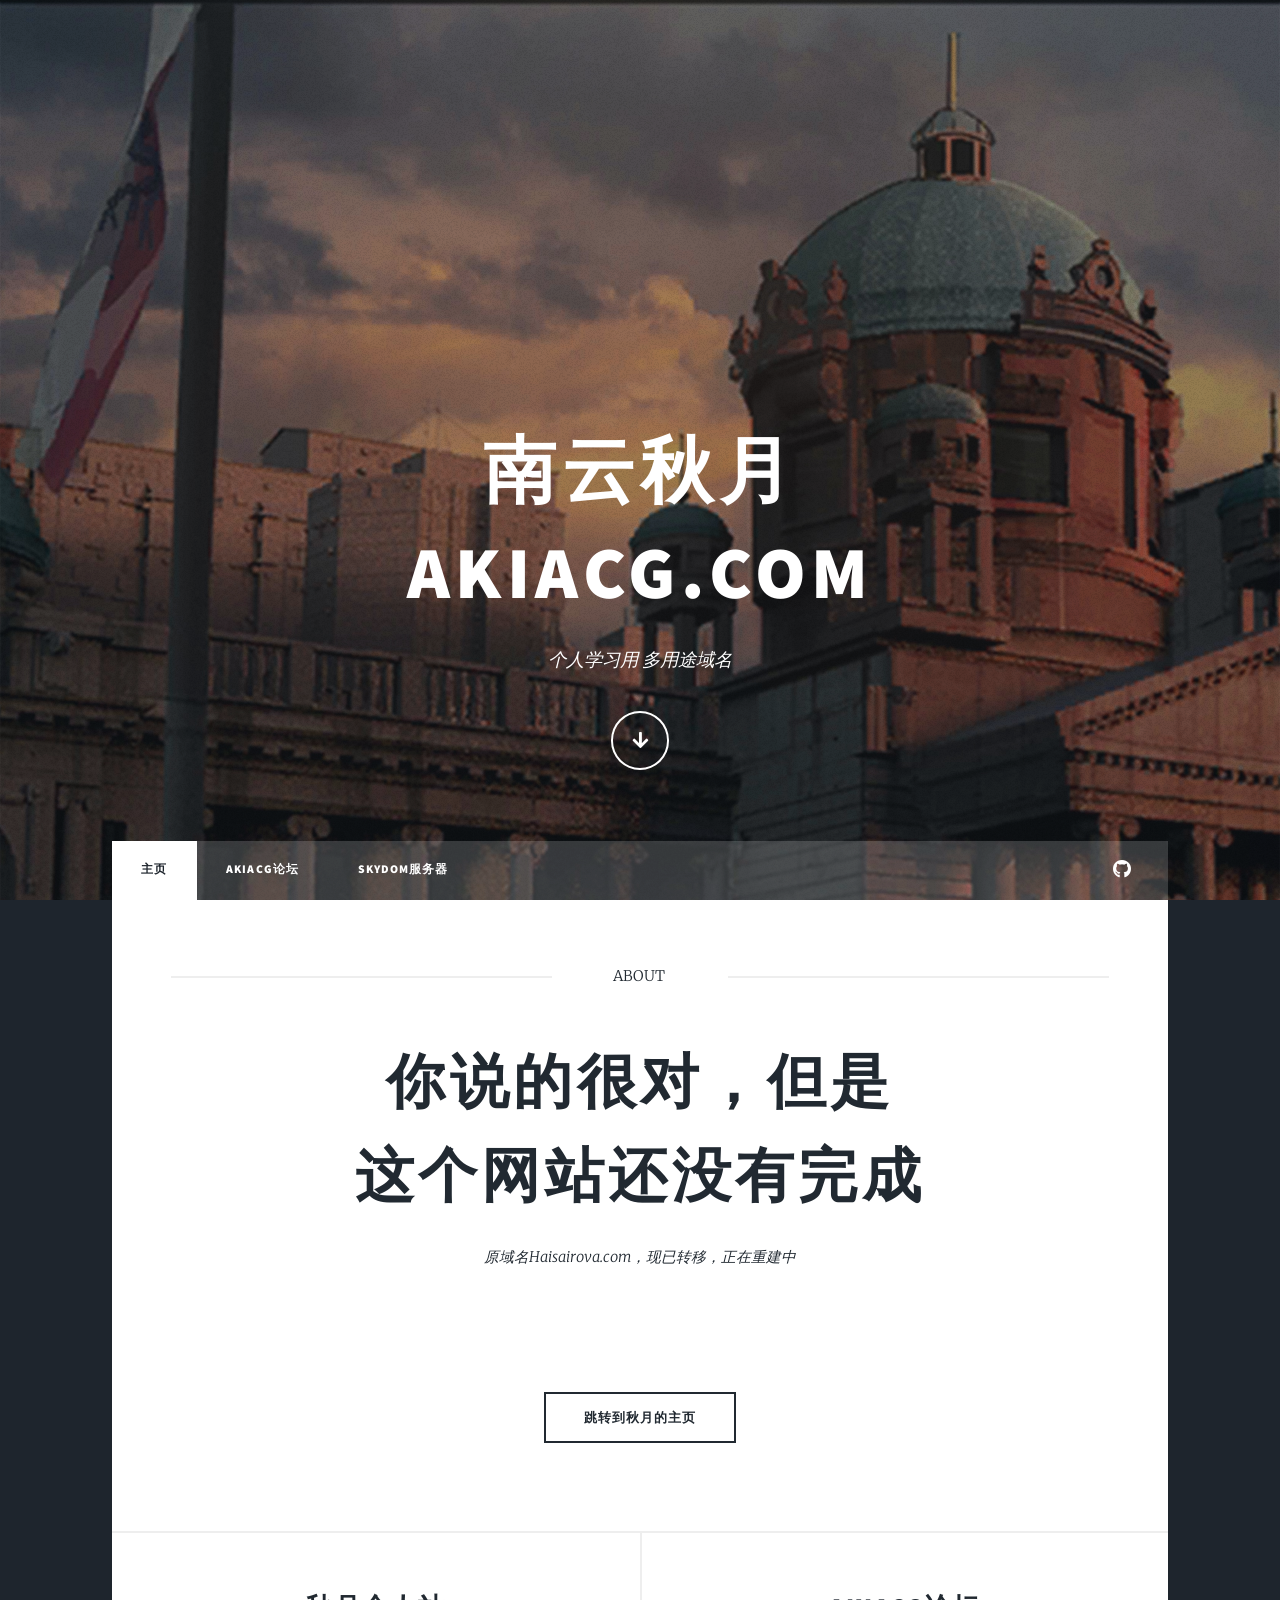
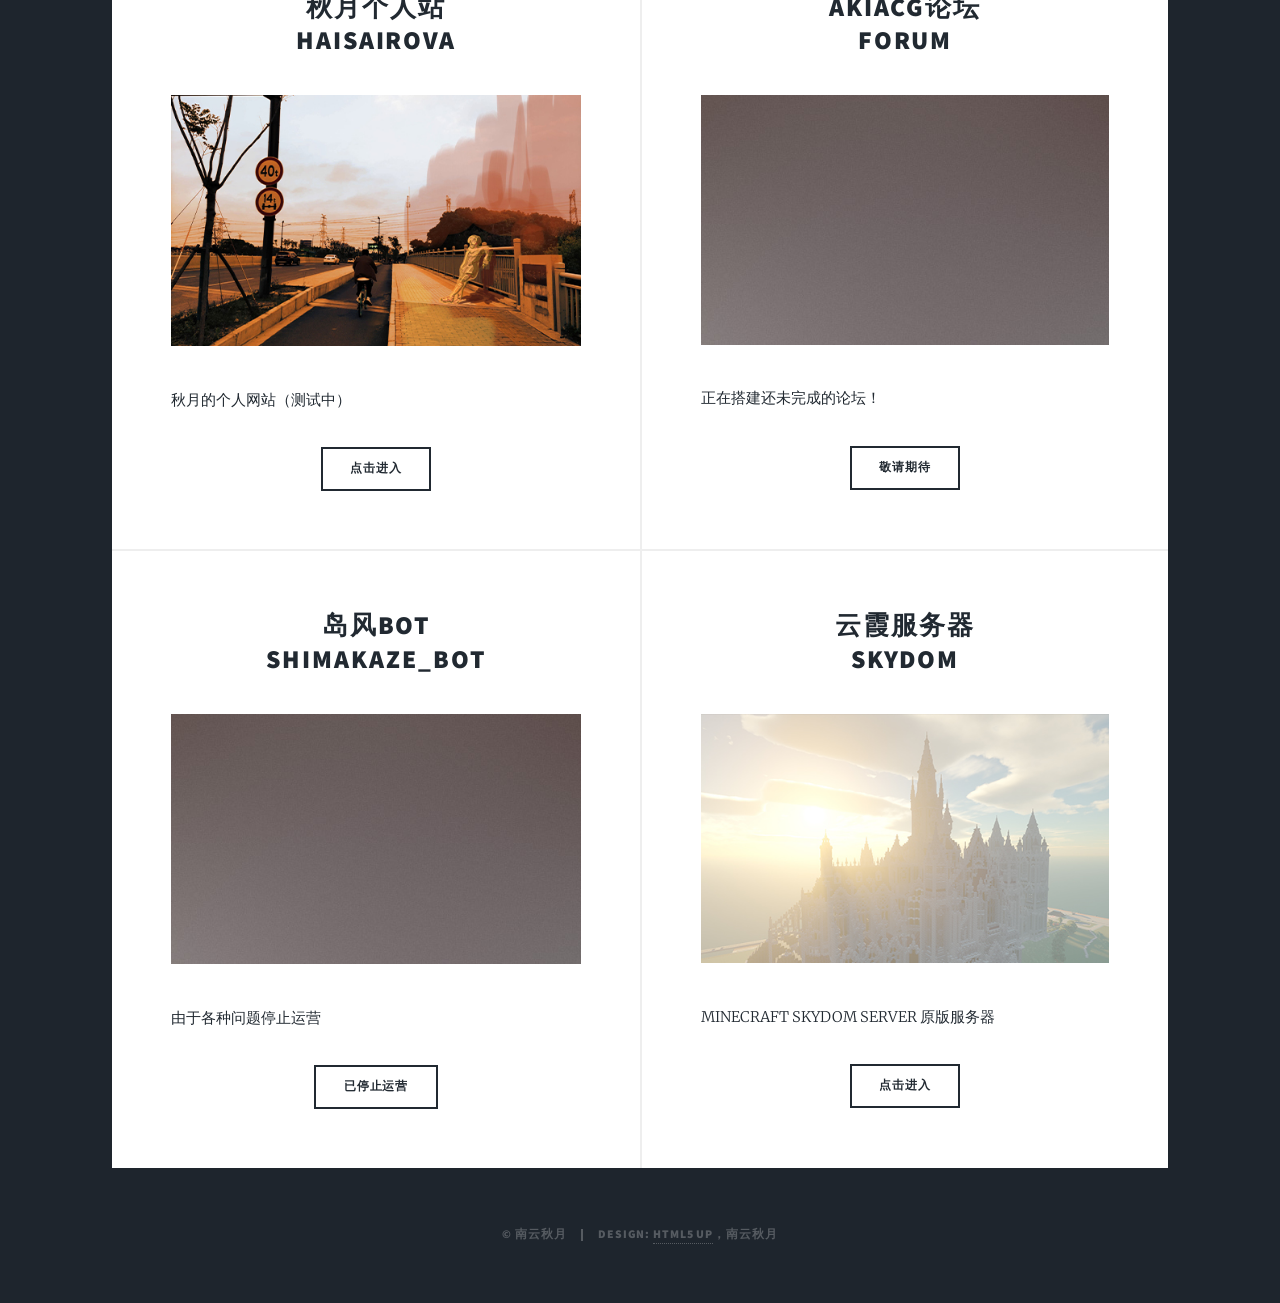
==== index.html @ 7fa14cca "2.0" ====
<!DOCTYPE HTML>
<!--
	Massively by HTML5 UP
	html5up.net | @ajlkn
	Free for personal and commercial use under the CCA 3.0 license (html5up.net/license)
-->
<html>
	<head>
		<title>AkiACG主页</title>
		<meta charset="utf-8" />
		<meta name="viewport" content="width=device-width, initial-scale=1, user-scalable=no" />
		<link rel="stylesheet" href="assets/css/main.css" />
		<noscript><link rel="stylesheet" href="assets/css/noscript.css" /></noscript>
	</head>
	<body class="is-preload">

		<!-- Wrapper -->
			<div id="wrapper" class="fade-in">

				<!-- Intro -->
					<div id="intro">
						<h1>南云秋月</h1>
						<h1>AKIACG.com</h1>
<p>个人学习用 多用途域名</p>
						<ul class="actions">
						  <li><a href="#header" class="button icon solid solo fa-arrow-down scrolly">Continue</a></li>
						</ul>
					</div>

				<!-- Header -->
					<header id="header">
						<a href="index.html" class="logo">AkiACG</a>
					</header>

				<!-- Nav -->
					<nav id="nav">
						<ul class="links">
							<li class="active"><a href="index.html">主页</a></li>
							<li><a href="https://forum.AkiACG.com">AkiACG论坛</a></li>
							<li><a href="https://www.Skydom.org">Skydom服务器</a></li>
						</ul>
						<ul class="icons">
							<li><a href="https://github.com/Haisairova-Official" class="icon brands fa-github"><span class="label">GitHub</span></a></li>
						</ul>
					</nav>

				<!-- Main -->
					<div id="main">

						<!-- Featured Post -->
							<article class="post featured">
								<header class="major">
									<span class="date">ABOUT&nbsp;</span>
									<h2><a href="#">你说的很对，但是</a></h2>
									<h2><a href="#">这个网站还没有完成</a></h2>
<p>原域名Haisairova.com，现已转移，正在重建中</p>
								</header>
								<a href="https://Haisairova.AkiACG.com" class="image main"><img src="images/s&y.bmp" alt="" /></a>
								<ul class="actions special">
									<li><a href="https://Haisairova.AkiACG.com" class="button large">跳转到秋月的主页</a></li>
								</ul>
							</article>

						<!-- Posts -->
							<section class="posts">
								<article>
									<header>
										<h2><a href="https://Haisairova.AkiACG.com">秋月个人站<br />
										Haisairova</a></h2>
									</header>
									<a href="#" class="image fit"><img src="images/pic02.jpg" alt="" /></a>
									<p>秋月的个人网站（测试中）</p>
									<ul class="actions special">
										<li><a href="https://Haisairova.AkiACG.com" class="button">点击进入</a></li>
									</ul>
								</article>
								
								<article>
									<header>
										<h2><a href="https://forum.akiacg.com">AkiACG论坛<br />
										Forum</a></h2>
									</header>
									<a href="#" class="image fit"><img src="images/pic03.jpg" alt="" /></a>
									<p>正在搭建还未完成的论坛！</p>
									<ul class="actions special">
										<li><a href="https://forum.akiacg.com" class="button">敬请期待</a></li>
									</ul>
								</article>
								
								<article>
									<header>
										<h2><a href="#">岛风bot<br />
										Shimakaze_BOT</a></h2>
									</header>
									<a href="#" class="image fit"><img src="images/pic03.jpg" alt="" /></a>
									<p>由于各种问题停止运营</p>
									<ul class="actions special">
										<li><a href="#" class="button">已停止运营</a></li>
									</ul>
								</article>
								
								<article>
									<header>
										<h2><a href="https://www.Skydom.org">云霞服务器<br />
										Skydom</a></h2>
									</header>
									<a href="#" class="image fit"><img src="images/pic04.jpg" alt="" /></a>
									<p>MINECRAFT SKYDOM SERVER 原版服务器</p>
									<ul class="actions special">
										<li><a href="https://www.Skydom.org" class="button">点击进入</a></li>
									</ul>
								</article>
								
							</section>

						<!-- Footer -->
							

					</div>

				<!-- Footer -->
					
				<footer>	</footer>

				<!-- Copyright -->
					<div id="copyright">
						<ul><li>&copy; 南云秋月</li><li>Design: <a href="https://html5up.net">HTML5 UP</a>，南云秋月</li></ul>
					</div>

			</div>

		<!-- Scripts -->
			<script src="assets/js/jquery.min.js"></script>
			<script src="assets/js/jquery.scrollex.min.js"></script>
			<script src="assets/js/jquery.scrolly.min.js"></script>
			<script src="assets/js/browser.min.js"></script>
			<script src="assets/js/breakpoints.min.js"></script>
			<script src="assets/js/util.js"></script>
			<script src="assets/js/main.js"></script>

	</body>
</html>
---- assets/css/main.css ----
@import url(fontawesome-all.min.css);
@import url("https://fonts.googleapis.com/css?family=Merriweather:300,700,300italic,700italic|Source+Sans+Pro:900");

/*
	Massively by HTML5 UP
	html5up.net | @ajlkn
	Free for personal and commercial use under the CCA 3.0 license (html5up.net/license)
*/

html, body, div, span, applet, object,
iframe, h1, h2, h3, h4, h5, h6, p, blockquote,
pre, a, abbr, acronym, address, big, cite,
code, del, dfn, em, img, ins, kbd, q, s, samp,
small, strike, strong, sub, sup, tt, var, b,
u, i, center, dl, dt, dd, ol, ul, li, fieldset,
form, label, legend, table, caption, tbody,
tfoot, thead, tr, th, td, article, aside,
canvas, details, embed, figure, figcaption,
footer, header, hgroup, menu, nav, output, ruby,
section, summary, time, mark, audio, video {
	margin: 0;
	padding: 0;
	border: 0;
	font-size: 100%;
	font: inherit;
	vertical-align: baseline;}

article, aside, details, figcaption, figure,
footer, header, hgroup, menu, nav, section {
	display: block;}

body {
	line-height: 1;
}

ol, ul {
	list-style: none;
}

blockquote, q {
	quotes: none;
}

	blockquote:before, blockquote:after, q:before, q:after {
		content: '';
		content: none;
	}

table {
	border-collapse: collapse;
	border-spacing: 0;
}

body {
	-webkit-text-size-adjust: none;
}

mark {
	background-color: transparent;
	color: inherit;
}

input::-moz-focus-inner {
	border: 0;
	padding: 0;
}

input, select, textarea {
	-moz-appearance: none;
	-webkit-appearance: none;
	-ms-appearance: none;
	appearance: none;
}

/* Basic */

	@-ms-viewport {
		width: device-width;
	}

	body {
		-ms-overflow-style: scrollbar;
	}

	@media screen and (max-width: 480px) {

		html, body {
			min-width: 320px;
		}

	}

	html {
		box-sizing: border-box;
	}

	*, *:before, *:after {
		box-sizing: inherit;
	}

	body {
		background-color: #1e252d;
	}

		body.is-preload *, body.is-preload *:before, body.is-preload *:after {
			-moz-animation: none !important;
			-webkit-animation: none !important;
			-ms-animation: none !important;
			animation: none !important;
			-moz-transition: none !important;
			-webkit-transition: none !important;
			-ms-transition: none !important;
			transition: none !important;
		}

/* Type */

	html {
		font-size: 16pt;
	}

		@media screen and (max-width: 1680px) {

			html {
				font-size: 12pt;
			}

		}

		@media screen and (max-width: 1280px) {

			html {
				font-size: 11pt;
			}

		}

		@media screen and (max-width: 360px) {

			html {
				font-size: 10pt;
			}

		}

	body {
		color: #212931;
	}

	body, input, select, textarea {
		font-family: "Merriweather", Georgia, serif;
		font-weight: 300;
		font-size: 1rem;
		line-height: 2.375;
	}

	a {
		-moz-transition: color 0.2s ease-in-out, background-color 0.2s ease-in-out, border-color 0.2s ease-in-out, box-shadow 0.2s ease-in-out;
		-webkit-transition: color 0.2s ease-in-out, background-color 0.2s ease-in-out, border-color 0.2s ease-in-out, box-shadow 0.2s ease-in-out;
		-ms-transition: color 0.2s ease-in-out, background-color 0.2s ease-in-out, border-color 0.2s ease-in-out, box-shadow 0.2s ease-in-out;
		transition: color 0.2s ease-in-out, background-color 0.2s ease-in-out, border-color 0.2s ease-in-out, box-shadow 0.2s ease-in-out;
		border-bottom: dotted 1px;
		text-decoration: none;
	}

		a:hover {
			border-bottom-color: transparent;
		}

	strong, b {
		font-weight: 600;
	}

	em, i {
		font-style: italic;
	}

	p {
		text-align: justify;
		margin: 0 0 2rem 0;
	}

	h1, h2, h3, h4, h5, h6 {
		font-family: "Source Sans Pro", Helvetica, sans-serif;
		font-weight: 900;
		line-height: 1.5;
		letter-spacing: 0.075em;
		text-transform: uppercase;
		margin: 0 0 1rem 0;
	}

		h1 a, h2 a, h3 a, h4 a, h5 a, h6 a {
			border-bottom: 0;
			color: inherit;
			text-decoration: none;
		}

	h1 {
		font-size: 4rem;
		line-height: 1.1;
		margin: 0 0 2rem 0;
	}

	h2 {
		font-size: 1.75rem;
		line-height: 1.3;
		margin: 0 0 1.5rem 0;
	}

	h3 {
		font-size: 1.25rem;
		margin: 0 0 1.5rem 0;
	}

	h4 {
		font-size: 1rem;
	}

	h5 {
		font-size: 0.9rem;
	}

	h6 {
		font-size: 0.8rem;
	}

	sub {
		font-size: 0.8rem;
		position: relative;
		top: 0.5rem;
	}

	sup {
		font-size: 0.8rem;
		position: relative;
		top: -0.5rem;
	}

	blockquote {
		border-left: solid 4px;
		font-style: italic;
		margin: 0 0 2rem 0;
		padding: 0.5rem 0 0.5rem 2rem;
	}

	code {
		border: solid 2px;
		font-family: "Courier New", monospace;
		font-size: 0.9rem;
		margin: 0 0.25rem;
		padding: 0.25rem 0.65rem;
	}

	pre {
		-webkit-overflow-scrolling: touch;
		font-family: "Courier New", monospace;
		font-size: 0.9rem;
		margin: 0 0 2rem 0;
	}

		pre code {
			display: block;
			line-height: 1.75;
			padding: 1rem 1.5rem;
			overflow-x: auto;
		}

	hr {
		border: 0;
		border-bottom: solid 2px;
		margin: 3rem 0;
	}

		hr.major {
			margin: 5rem 0;
		}

	.align-left {
		text-align: left;
	}

	.align-center {
		text-align: center;
	}

	.align-right {
		text-align: right;
	}

	input, select, textarea {
		color: #212931;
	}

	a {
		color: #212931;
		border-bottom-color: rgba(33, 41, 49, 0.5);
	}

		a:hover {
			border-bottom-color: transparent;
			color: #18bfef !important;
		}

	strong, b {
		color: #212931;
	}

	h1, h2, h3, h4, h5, h6 {
		color: #212931;
	}

	blockquote {
		border-left-color: #eeeeee;
	}

	code {
		background: rgba(220, 220, 220, 0.25);
		border-color: #eeeeee;
	}

	hr {
		border-bottom-color: #eeeeee;
	}

/* Row */

	.row {
		display: flex;
		flex-wrap: wrap;
		box-sizing: border-box;
		align-items: stretch;
	}

		.row > * {
			box-sizing: border-box;
		}

		.row.gtr-uniform > * > :last-child {
			margin-bottom: 0;
		}

		.row.aln-left {
			justify-content: flex-start;
		}

		.row.aln-center {
			justify-content: center;
		}

		.row.aln-right {
			justify-content: flex-end;
		}

		.row.aln-top {
			align-items: flex-start;
		}

		.row.aln-middle {
			align-items: center;
		}

		.row.aln-bottom {
			align-items: flex-end;
		}

		.row > .imp {
			order: -1;
		}

		.row > .col-1 {
			width: 8.33333%;
		}

		.row > .off-1 {
			margin-left: 8.33333%;
		}

		.row > .col-2 {
			width: 16.66667%;
		}

		.row > .off-2 {
			margin-left: 16.66667%;
		}

		.row > .col-3 {
			width: 25%;
		}

		.row > .off-3 {
			margin-left: 25%;
		}

		.row > .col-4 {
			width: 33.33333%;
		}

		.row > .off-4 {
			margin-left: 33.33333%;
		}

		.row > .col-5 {
			width: 41.66667%;
		}

		.row > .off-5 {
			margin-left: 41.66667%;
		}

		.row > .col-6 {
			width: 50%;
		}

		.row > .off-6 {
			margin-left: 50%;
		}

		.row > .col-7 {
			width: 58.33333%;
		}

		.row > .off-7 {
			margin-left: 58.33333%;
		}

		.row > .col-8 {
			width: 66.66667%;
		}

		.row > .off-8 {
			margin-left: 66.66667%;
		}

		.row > .col-9 {
			width: 75%;
		}

		.row > .off-9 {
			margin-left: 75%;
		}

		.row > .col-10 {
			width: 83.33333%;
		}

		.row > .off-10 {
			margin-left: 83.33333%;
		}

		.row > .col-11 {
			width: 91.66667%;
		}

		.row > .off-11 {
			margin-left: 91.66667%;
		}

		.row > .col-12 {
			width: 100%;
		}

		.row > .off-12 {
			margin-left: 100%;
		}

		.row.gtr-0 {
			margin-top: 0;
			margin-left: 0rem;
		}

			.row.gtr-0 > * {
				padding: 0 0 0 0rem;
			}

			.row.gtr-0.gtr-uniform {
				margin-top: 0rem;
			}

				.row.gtr-0.gtr-uniform > * {
					padding-top: 0rem;
				}

		.row.gtr-25 {
			margin-top: 0;
			margin-left: -0.375rem;
		}

			.row.gtr-25 > * {
				padding: 0 0 0 0.375rem;
			}

			.row.gtr-25.gtr-uniform {
				margin-top: -0.375rem;
			}

				.row.gtr-25.gtr-uniform > * {
					padding-top: 0.375rem;
				}

		.row.gtr-50 {
			margin-top: 0;
			margin-left: -0.75rem;
		}

			.row.gtr-50 > * {
				padding: 0 0 0 0.75rem;
			}

			.row.gtr-50.gtr-uniform {
				margin-top: -0.75rem;
			}

				.row.gtr-50.gtr-uniform > * {
					padding-top: 0.75rem;
				}

		.row {
			margin-top: 0;
			margin-left: -1.5rem;
		}

			.row > * {
				padding: 0 0 0 1.5rem;
			}

			.row.gtr-uniform {
				margin-top: -1.5rem;
			}

				.row.gtr-uniform > * {
					padding-top: 1.5rem;
				}

		.row.gtr-150 {
			margin-top: 0;
			margin-left: -2.25rem;
		}

			.row.gtr-150 > * {
				padding: 0 0 0 2.25rem;
			}

			.row.gtr-150.gtr-uniform {
				margin-top: -2.25rem;
			}

				.row.gtr-150.gtr-uniform > * {
					padding-top: 2.25rem;
				}

		.row.gtr-200 {
			margin-top: 0;
			margin-left: -3rem;
		}

			.row.gtr-200 > * {
				padding: 0 0 0 3rem;
			}

			.row.gtr-200.gtr-uniform {
				margin-top: -3rem;
			}

				.row.gtr-200.gtr-uniform > * {
					padding-top: 3rem;
				}

		@media screen and (max-width: 1680px) {

			.row {
				display: flex;
				flex-wrap: wrap;
				box-sizing: border-box;
				align-items: stretch;
			}

				.row > * {
					box-sizing: border-box;
				}

				.row.gtr-uniform > * > :last-child {
					margin-bottom: 0;
				}

				.row.aln-left {
					justify-content: flex-start;
				}

				.row.aln-center {
					justify-content: center;
				}

				.row.aln-right {
					justify-content: flex-end;
				}

				.row.aln-top {
					align-items: flex-start;
				}

				.row.aln-middle {
					align-items: center;
				}

				.row.aln-bottom {
					align-items: flex-end;
				}

				.row > .imp-xlarge {
					order: -1;
				}

				.row > .col-1-xlarge {
					width: 8.33333%;
				}

				.row > .off-1-xlarge {
					margin-left: 8.33333%;
				}

				.row > .col-2-xlarge {
					width: 16.66667%;
				}

				.row > .off-2-xlarge {
					margin-left: 16.66667%;
				}

				.row > .col-3-xlarge {
					width: 25%;
				}

				.row > .off-3-xlarge {
					margin-left: 25%;
				}

				.row > .col-4-xlarge {
					width: 33.33333%;
				}

				.row > .off-4-xlarge {
					margin-left: 33.33333%;
				}

				.row > .col-5-xlarge {
					width: 41.66667%;
				}

				.row > .off-5-xlarge {
					margin-left: 41.66667%;
				}

				.row > .col-6-xlarge {
					width: 50%;
				}

				.row > .off-6-xlarge {
					margin-left: 50%;
				}

				.row > .col-7-xlarge {
					width: 58.33333%;
				}

				.row > .off-7-xlarge {
					margin-left: 58.33333%;
				}

				.row > .col-8-xlarge {
					width: 66.66667%;
				}

				.row > .off-8-xlarge {
					margin-left: 66.66667%;
				}

				.row > .col-9-xlarge {
					width: 75%;
				}

				.row > .off-9-xlarge {
					margin-left: 75%;
				}

				.row > .col-10-xlarge {
					width: 83.33333%;
				}

				.row > .off-10-xlarge {
					margin-left: 83.33333%;
				}

				.row > .col-11-xlarge {
					width: 91.66667%;
				}

				.row > .off-11-xlarge {
					margin-left: 91.66667%;
				}

				.row > .col-12-xlarge {
					width: 100%;
				}

				.row > .off-12-xlarge {
					margin-left: 100%;
				}

				.row.gtr-0 {
					margin-top: 0;
					margin-left: 0rem;
				}

					.row.gtr-0 > * {
						padding: 0 0 0 0rem;
					}

					.row.gtr-0.gtr-uniform {
						margin-top: 0rem;
					}

						.row.gtr-0.gtr-uniform > * {
							padding-top: 0rem;
						}

				.row.gtr-25 {
					margin-top: 0;
					margin-left: -0.375rem;
				}

					.row.gtr-25 > * {
						padding: 0 0 0 0.375rem;
					}

					.row.gtr-25.gtr-uniform {
						margin-top: -0.375rem;
					}

						.row.gtr-25.gtr-uniform > * {
							padding-top: 0.375rem;
						}

				.row.gtr-50 {
					margin-top: 0;
					margin-left: -0.75rem;
				}

					.row.gtr-50 > * {
						padding: 0 0 0 0.75rem;
					}

					.row.gtr-50.gtr-uniform {
						margin-top: -0.75rem;
					}

						.row.gtr-50.gtr-uniform > * {
							padding-top: 0.75rem;
						}

				.row {
					margin-top: 0;
					margin-left: -1.5rem;
				}

					.row > * {
						padding: 0 0 0 1.5rem;
					}

					.row.gtr-uniform {
						margin-top: -1.5rem;
					}

						.row.gtr-uniform > * {
							padding-top: 1.5rem;
						}

				.row.gtr-150 {
					margin-top: 0;
					margin-left: -2.25rem;
				}

					.row.gtr-150 > * {
						padding: 0 0 0 2.25rem;
					}

					.row.gtr-150.gtr-uniform {
						margin-top: -2.25rem;
					}

						.row.gtr-150.gtr-uniform > * {
							padding-top: 2.25rem;
						}

				.row.gtr-200 {
					margin-top: 0;
					margin-left: -3rem;
				}

					.row.gtr-200 > * {
						padding: 0 0 0 3rem;
					}

					.row.gtr-200.gtr-uniform {
						margin-top: -3rem;
					}

						.row.gtr-200.gtr-uniform > * {
							padding-top: 3rem;
						}

		}

		@media screen and (max-width: 1280px) {

			.row {
				display: flex;
				flex-wrap: wrap;
				box-sizing: border-box;
				align-items: stretch;
			}

				.row > * {
					box-sizing: border-box;
				}

				.row.gtr-uniform > * > :last-child {
					margin-bottom: 0;
				}

				.row.aln-left {
					justify-content: flex-start;
				}

				.row.aln-center {
					justify-content: center;
				}

				.row.aln-right {
					justify-content: flex-end;
				}

				.row.aln-top {
					align-items: flex-start;
				}

				.row.aln-middle {
					align-items: center;
				}

				.row.aln-bottom {
					align-items: flex-end;
				}

				.row > .imp-large {
					order: -1;
				}

				.row > .col-1-large {
					width: 8.33333%;
				}

				.row > .off-1-large {
					margin-left: 8.33333%;
				}

				.row > .col-2-large {
					width: 16.66667%;
				}

				.row > .off-2-large {
					margin-left: 16.66667%;
				}

				.row > .col-3-large {
					width: 25%;
				}

				.row > .off-3-large {
					margin-left: 25%;
				}

				.row > .col-4-large {
					width: 33.33333%;
				}

				.row > .off-4-large {
					margin-left: 33.33333%;
				}

				.row > .col-5-large {
					width: 41.66667%;
				}

				.row > .off-5-large {
					margin-left: 41.66667%;
				}

				.row > .col-6-large {
					width: 50%;
				}

				.row > .off-6-large {
					margin-left: 50%;
				}

				.row > .col-7-large {
					width: 58.33333%;
				}

				.row > .off-7-large {
					margin-left: 58.33333%;
				}

				.row > .col-8-large {
					width: 66.66667%;
				}

				.row > .off-8-large {
					margin-left: 66.66667%;
				}

				.row > .col-9-large {
					width: 75%;
				}

				.row > .off-9-large {
					margin-left: 75%;
				}

				.row > .col-10-large {
					width: 83.33333%;
				}

				.row > .off-10-large {
					margin-left: 83.33333%;
				}

				.row > .col-11-large {
					width: 91.66667%;
				}

				.row > .off-11-large {
					margin-left: 91.66667%;
				}

				.row > .col-12-large {
					width: 100%;
				}

				.row > .off-12-large {
					margin-left: 100%;
				}

				.row.gtr-0 {
					margin-top: 0;
					margin-left: 0rem;
				}

					.row.gtr-0 > * {
						padding: 0 0 0 0rem;
					}

					.row.gtr-0.gtr-uniform {
						margin-top: 0rem;
					}

						.row.gtr-0.gtr-uniform > * {
							padding-top: 0rem;
						}

				.row.gtr-25 {
					margin-top: 0;
					margin-left: -0.375rem;
				}

					.row.gtr-25 > * {
						padding: 0 0 0 0.375rem;
					}

					.row.gtr-25.gtr-uniform {
						margin-top: -0.375rem;
					}

						.row.gtr-25.gtr-uniform > * {
							padding-top: 0.375rem;
						}

				.row.gtr-50 {
					margin-top: 0;
					margin-left: -0.75rem;
				}

					.row.gtr-50 > * {
						padding: 0 0 0 0.75rem;
					}

					.row.gtr-50.gtr-uniform {
						margin-top: -0.75rem;
					}

						.row.gtr-50.gtr-uniform > * {
							padding-top: 0.75rem;
						}

				.row {
					margin-top: 0;
					margin-left: -1.5rem;
				}

					.row > * {
						padding: 0 0 0 1.5rem;
					}

					.row.gtr-uniform {
						margin-top: -1.5rem;
					}

						.row.gtr-uniform > * {
							padding-top: 1.5rem;
						}

				.row.gtr-150 {
					margin-top: 0;
					margin-left: -2.25rem;
				}

					.row.gtr-150 > * {
						padding: 0 0 0 2.25rem;
					}

					.row.gtr-150.gtr-uniform {
						margin-top: -2.25rem;
					}

						.row.gtr-150.gtr-uniform > * {
							padding-top: 2.25rem;
						}

				.row.gtr-200 {
					margin-top: 0;
					margin-left: -3rem;
				}

					.row.gtr-200 > * {
						padding: 0 0 0 3rem;
					}

					.row.gtr-200.gtr-uniform {
						margin-top: -3rem;
					}

						.row.gtr-200.gtr-uniform > * {
							padding-top: 3rem;
						}

		}

		@media screen and (max-width: 980px) {

			.row {
				display: flex;
				flex-wrap: wrap;
				box-sizing: border-box;
				align-items: stretch;
			}

				.row > * {
					box-sizing: border-box;
				}

				.row.gtr-uniform > * > :last-child {
					margin-bottom: 0;
				}

				.row.aln-left {
					justify-content: flex-start;
				}

				.row.aln-center {
					justify-content: center;
				}

				.row.aln-right {
					justify-content: flex-end;
				}

				.row.aln-top {
					align-items: flex-start;
				}

				.row.aln-middle {
					align-items: center;
				}

				.row.aln-bottom {
					align-items: flex-end;
				}

				.row > .imp-medium {
					order: -1;
				}

				.row > .col-1-medium {
					width: 8.33333%;
				}

				.row > .off-1-medium {
					margin-left: 8.33333%;
				}

				.row > .col-2-medium {
					width: 16.66667%;
				}

				.row > .off-2-medium {
					margin-left: 16.66667%;
				}

				.row > .col-3-medium {
					width: 25%;
				}

				.row > .off-3-medium {
					margin-left: 25%;
				}

				.row > .col-4-medium {
					width: 33.33333%;
				}

				.row > .off-4-medium {
					margin-left: 33.33333%;
				}

				.row > .col-5-medium {
					width: 41.66667%;
				}

				.row > .off-5-medium {
					margin-left: 41.66667%;
				}

				.row > .col-6-medium {
					width: 50%;
				}

				.row > .off-6-medium {
					margin-left: 50%;
				}

				.row > .col-7-medium {
					width: 58.33333%;
				}

				.row > .off-7-medium {
					margin-left: 58.33333%;
				}

				.row > .col-8-medium {
					width: 66.66667%;
				}

				.row > .off-8-medium {
					margin-left: 66.66667%;
				}

				.row > .col-9-medium {
					width: 75%;
				}

				.row > .off-9-medium {
					margin-left: 75%;
				}

				.row > .col-10-medium {
					width: 83.33333%;
				}

				.row > .off-10-medium {
					margin-left: 83.33333%;
				}

				.row > .col-11-medium {
					width: 91.66667%;
				}

				.row > .off-11-medium {
					margin-left: 91.66667%;
				}

				.row > .col-12-medium {
					width: 100%;
				}

				.row > .off-12-medium {
					margin-left: 100%;
				}

				.row.gtr-0 {
					margin-top: 0;
					margin-left: 0rem;
				}

					.row.gtr-0 > * {
						padding: 0 0 0 0rem;
					}

					.row.gtr-0.gtr-uniform {
						margin-top: 0rem;
					}

						.row.gtr-0.gtr-uniform > * {
							padding-top: 0rem;
						}

				.row.gtr-25 {
					margin-top: 0;
					margin-left: -0.375rem;
				}

					.row.gtr-25 > * {
						padding: 0 0 0 0.375rem;
					}

					.row.gtr-25.gtr-uniform {
						margin-top: -0.375rem;
					}

						.row.gtr-25.gtr-uniform > * {
							padding-top: 0.375rem;
						}

				.row.gtr-50 {
					margin-top: 0;
					margin-left: -0.75rem;
				}

					.row.gtr-50 > * {
						padding: 0 0 0 0.75rem;
					}

					.row.gtr-50.gtr-uniform {
						margin-top: -0.75rem;
					}

						.row.gtr-50.gtr-uniform > * {
							padding-top: 0.75rem;
						}

				.row {
					margin-top: 0;
					margin-left: -1.5rem;
				}

					.row > * {
						padding: 0 0 0 1.5rem;
					}

					.row.gtr-uniform {
						margin-top: -1.5rem;
					}

						.row.gtr-uniform > * {
							padding-top: 1.5rem;
						}

				.row.gtr-150 {
					margin-top: 0;
					margin-left: -2.25rem;
				}

					.row.gtr-150 > * {
						padding: 0 0 0 2.25rem;
					}

					.row.gtr-150.gtr-uniform {
						margin-top: -2.25rem;
					}

						.row.gtr-150.gtr-uniform > * {
							padding-top: 2.25rem;
						}

				.row.gtr-200 {
					margin-top: 0;
					margin-left: -3rem;
				}

					.row.gtr-200 > * {
						padding: 0 0 0 3rem;
					}

					.row.gtr-200.gtr-uniform {
						margin-top: -3rem;
					}

						.row.gtr-200.gtr-uniform > * {
							padding-top: 3rem;
						}

		}

		@media screen and (max-width: 736px) {

			.row {
				display: flex;
				flex-wrap: wrap;
				box-sizing: border-box;
				align-items: stretch;
			}

				.row > * {
					box-sizing: border-box;
				}

				.row.gtr-uniform > * > :last-child {
					margin-bottom: 0;
				}

				.row.aln-left {
					justify-content: flex-start;
				}

				.row.aln-center {
					justify-content: center;
				}

				.row.aln-right {
					justify-content: flex-end;
				}

				.row.aln-top {
					align-items: flex-start;
				}

				.row.aln-middle {
					align-items: center;
				}

				.row.aln-bottom {
					align-items: flex-end;
				}

				.row > .imp-small {
					order: -1;
				}

				.row > .col-1-small {
					width: 8.33333%;
				}

				.row > .off-1-small {
					margin-left: 8.33333%;
				}

				.row > .col-2-small {
					width: 16.66667%;
				}

				.row > .off-2-small {
					margin-left: 16.66667%;
				}

				.row > .col-3-small {
					width: 25%;
				}

				.row > .off-3-small {
					margin-left: 25%;
				}

				.row > .col-4-small {
					width: 33.33333%;
				}

				.row > .off-4-small {
					margin-left: 33.33333%;
				}

				.row > .col-5-small {
					width: 41.66667%;
				}

				.row > .off-5-small {
					margin-left: 41.66667%;
				}

				.row > .col-6-small {
					width: 50%;
				}

				.row > .off-6-small {
					margin-left: 50%;
				}

				.row > .col-7-small {
					width: 58.33333%;
				}

				.row > .off-7-small {
					margin-left: 58.33333%;
				}

				.row > .col-8-small {
					width: 66.66667%;
				}

				.row > .off-8-small {
					margin-left: 66.66667%;
				}

				.row > .col-9-small {
					width: 75%;
				}

				.row > .off-9-small {
					margin-left: 75%;
				}

				.row > .col-10-small {
					width: 83.33333%;
				}

				.row > .off-10-small {
					margin-left: 83.33333%;
				}

				.row > .col-11-small {
					width: 91.66667%;
				}

				.row > .off-11-small {
					margin-left: 91.66667%;
				}

				.row > .col-12-small {
					width: 100%;
				}

				.row > .off-12-small {
					margin-left: 100%;
				}

				.row.gtr-0 {
					margin-top: 0;
					margin-left: 0rem;
				}

					.row.gtr-0 > * {
						padding: 0 0 0 0rem;
					}

					.row.gtr-0.gtr-uniform {
						margin-top: 0rem;
					}

						.row.gtr-0.gtr-uniform > * {
							padding-top: 0rem;
						}

				.row.gtr-25 {
					margin-top: 0;
					margin-left: -0.375rem;
				}

					.row.gtr-25 > * {
						padding: 0 0 0 0.375rem;
					}

					.row.gtr-25.gtr-uniform {
						margin-top: -0.375rem;
					}

						.row.gtr-25.gtr-uniform > * {
							padding-top: 0.375rem;
						}

				.row.gtr-50 {
					margin-top: 0;
					margin-left: -0.75rem;
				}

					.row.gtr-50 > * {
						padding: 0 0 0 0.75rem;
					}

					.row.gtr-50.gtr-uniform {
						margin-top: -0.75rem;
					}

						.row.gtr-50.gtr-uniform > * {
							padding-top: 0.75rem;
						}

				.row {
					margin-top: 0;
					margin-left: -1.5rem;
				}

					.row > * {
						padding: 0 0 0 1.5rem;
					}

					.row.gtr-uniform {
						margin-top: -1.5rem;
					}

						.row.gtr-uniform > * {
							padding-top: 1.5rem;
						}

				.row.gtr-150 {
					margin-top: 0;
					margin-left: -2.25rem;
				}

					.row.gtr-150 > * {
						padding: 0 0 0 2.25rem;
					}

					.row.gtr-150.gtr-uniform {
						margin-top: -2.25rem;
					}

						.row.gtr-150.gtr-uniform > * {
							padding-top: 2.25rem;
						}

				.row.gtr-200 {
					margin-top: 0;
					margin-left: -3rem;
				}

					.row.gtr-200 > * {
						padding: 0 0 0 3rem;
					}

					.row.gtr-200.gtr-uniform {
						margin-top: -3rem;
					}

						.row.gtr-200.gtr-uniform > * {
							padding-top: 3rem;
						}

		}

		@media screen and (max-width: 480px) {

			.row {
				display: flex;
				flex-wrap: wrap;
				box-sizing: border-box;
				align-items: stretch;
			}

				.row > * {
					box-sizing: border-box;
				}

				.row.gtr-uniform > * > :last-child {
					margin-bottom: 0;
				}

				.row.aln-left {
					justify-content: flex-start;
				}

				.row.aln-center {
					justify-content: center;
				}

				.row.aln-right {
					justify-content: flex-end;
				}

				.row.aln-top {
					align-items: flex-start;
				}

				.row.aln-middle {
					align-items: center;
				}

				.row.aln-bottom {
					align-items: flex-end;
				}

				.row > .imp-xsmall {
					order: -1;
				}

				.row > .col-1-xsmall {
					width: 8.33333%;
				}

				.row > .off-1-xsmall {
					margin-left: 8.33333%;
				}

				.row > .col-2-xsmall {
					width: 16.66667%;
				}

				.row > .off-2-xsmall {
					margin-left: 16.66667%;
				}

				.row > .col-3-xsmall {
					width: 25%;
				}

				.row > .off-3-xsmall {
					margin-left: 25%;
				}

				.row > .col-4-xsmall {
					width: 33.33333%;
				}

				.row > .off-4-xsmall {
					margin-left: 33.33333%;
				}

				.row > .col-5-xsmall {
					width: 41.66667%;
				}

				.row > .off-5-xsmall {
					margin-left: 41.66667%;
				}

				.row > .col-6-xsmall {
					width: 50%;
				}

				.row > .off-6-xsmall {
					margin-left: 50%;
				}

				.row > .col-7-xsmall {
					width: 58.33333%;
				}

				.row > .off-7-xsmall {
					margin-left: 58.33333%;
				}

				.row > .col-8-xsmall {
					width: 66.66667%;
				}

				.row > .off-8-xsmall {
					margin-left: 66.66667%;
				}

				.row > .col-9-xsmall {
					width: 75%;
				}

				.row > .off-9-xsmall {
					margin-left: 75%;
				}

				.row > .col-10-xsmall {
					width: 83.33333%;
				}

				.row > .off-10-xsmall {
					margin-left: 83.33333%;
				}

				.row > .col-11-xsmall {
					width: 91.66667%;
				}

				.row > .off-11-xsmall {
					margin-left: 91.66667%;
				}

				.row > .col-12-xsmall {
					width: 100%;
				}

				.row > .off-12-xsmall {
					margin-left: 100%;
				}

				.row.gtr-0 {
					margin-top: 0;
					margin-left: 0rem;
				}

					.row.gtr-0 > * {
						padding: 0 0 0 0rem;
					}

					.row.gtr-0.gtr-uniform {
						margin-top: 0rem;
					}

						.row.gtr-0.gtr-uniform > * {
							padding-top: 0rem;
						}

				.row.gtr-25 {
					margin-top: 0;
					margin-left: -0.375rem;
				}

					.row.gtr-25 > * {
						padding: 0 0 0 0.375rem;
					}

					.row.gtr-25.gtr-uniform {
						margin-top: -0.375rem;
					}

						.row.gtr-25.gtr-uniform > * {
							padding-top: 0.375rem;
						}

				.row.gtr-50 {
					margin-top: 0;
					margin-left: -0.75rem;
				}

					.row.gtr-50 > * {
						padding: 0 0 0 0.75rem;
					}

					.row.gtr-50.gtr-uniform {
						margin-top: -0.75rem;
					}

						.row.gtr-50.gtr-uniform > * {
							padding-top: 0.75rem;
						}

				.row {
					margin-top: 0;
					margin-left: -1.5rem;
				}

					.row > * {
						padding: 0 0 0 1.5rem;
					}

					.row.gtr-uniform {
						margin-top: -1.5rem;
					}

						.row.gtr-uniform > * {
							padding-top: 1.5rem;
						}

				.row.gtr-150 {
					margin-top: 0;
					margin-left: -2.25rem;
				}

					.row.gtr-150 > * {
						padding: 0 0 0 2.25rem;
					}

					.row.gtr-150.gtr-uniform {
						margin-top: -2.25rem;
					}

						.row.gtr-150.gtr-uniform > * {
							padding-top: 2.25rem;
						}

				.row.gtr-200 {
					margin-top: 0;
					margin-left: -3rem;
				}

					.row.gtr-200 > * {
						padding: 0 0 0 3rem;
					}

					.row.gtr-200.gtr-uniform {
						margin-top: -3rem;
					}

						.row.gtr-200.gtr-uniform > * {
							padding-top: 3rem;
						}

		}

		@media screen and (max-width: 360px) {

			.row {
				display: flex;
				flex-wrap: wrap;
				box-sizing: border-box;
				align-items: stretch;
			}

				.row > * {
					box-sizing: border-box;
				}

				.row.gtr-uniform > * > :last-child {
					margin-bottom: 0;
				}

				.row.aln-left {
					justify-content: flex-start;
				}

				.row.aln-center {
					justify-content: center;
				}

				.row.aln-right {
					justify-content: flex-end;
				}

				.row.aln-top {
					align-items: flex-start;
				}

				.row.aln-middle {
					align-items: center;
				}

				.row.aln-bottom {
					align-items: flex-end;
				}

				.row > .imp-xxsmall {
					order: -1;
				}

				.row > .col-1-xxsmall {
					width: 8.33333%;
				}

				.row > .off-1-xxsmall {
					margin-left: 8.33333%;
				}

				.row > .col-2-xxsmall {
					width: 16.66667%;
				}

				.row > .off-2-xxsmall {
					margin-left: 16.66667%;
				}

				.row > .col-3-xxsmall {
					width: 25%;
				}

				.row > .off-3-xxsmall {
					margin-left: 25%;
				}

				.row > .col-4-xxsmall {
					width: 33.33333%;
				}

				.row > .off-4-xxsmall {
					margin-left: 33.33333%;
				}

				.row > .col-5-xxsmall {
					width: 41.66667%;
				}

				.row > .off-5-xxsmall {
					margin-left: 41.66667%;
				}

				.row > .col-6-xxsmall {
					width: 50%;
				}

				.row > .off-6-xxsmall {
					margin-left: 50%;
				}

				.row > .col-7-xxsmall {
					width: 58.33333%;
				}

				.row > .off-7-xxsmall {
					margin-left: 58.33333%;
				}

				.row > .col-8-xxsmall {
					width: 66.66667%;
				}

				.row > .off-8-xxsmall {
					margin-left: 66.66667%;
				}

				.row > .col-9-xxsmall {
					width: 75%;
				}

				.row > .off-9-xxsmall {
					margin-left: 75%;
				}

				.row > .col-10-xxsmall {
					width: 83.33333%;
				}

				.row > .off-10-xxsmall {
					margin-left: 83.33333%;
				}

				.row > .col-11-xxsmall {
					width: 91.66667%;
				}

				.row > .off-11-xxsmall {
					margin-left: 91.66667%;
				}

				.row > .col-12-xxsmall {
					width: 100%;
				}

				.row > .off-12-xxsmall {
					margin-left: 100%;
				}

				.row.gtr-0 {
					margin-top: 0;
					margin-left: 0rem;
				}

					.row.gtr-0 > * {
						padding: 0 0 0 0rem;
					}

					.row.gtr-0.gtr-uniform {
						margin-top: 0rem;
					}

						.row.gtr-0.gtr-uniform > * {
							padding-top: 0rem;
						}

				.row.gtr-25 {
					margin-top: 0;
					margin-left: -0.375rem;
				}

					.row.gtr-25 > * {
						padding: 0 0 0 0.375rem;
					}

					.row.gtr-25.gtr-uniform {
						margin-top: -0.375rem;
					}

						.row.gtr-25.gtr-uniform > * {
							padding-top: 0.375rem;
						}

				.row.gtr-50 {
					margin-top: 0;
					margin-left: -0.75rem;
				}

					.row.gtr-50 > * {
						padding: 0 0 0 0.75rem;
					}

					.row.gtr-50.gtr-uniform {
						margin-top: -0.75rem;
					}

						.row.gtr-50.gtr-uniform > * {
							padding-top: 0.75rem;
						}

				.row {
					margin-top: 0;
					margin-left: -1.5rem;
				}

					.row > * {
						padding: 0 0 0 1.5rem;
					}

					.row.gtr-uniform {
						margin-top: -1.5rem;
					}

						.row.gtr-uniform > * {
							padding-top: 1.5rem;
						}

				.row.gtr-150 {
					margin-top: 0;
					margin-left: -2.25rem;
				}

					.row.gtr-150 > * {
						padding: 0 0 0 2.25rem;
					}

					.row.gtr-150.gtr-uniform {
						margin-top: -2.25rem;
					}

						.row.gtr-150.gtr-uniform > * {
							padding-top: 2.25rem;
						}

				.row.gtr-200 {
					margin-top: 0;
					margin-left: -3rem;
				}

					.row.gtr-200 > * {
						padding: 0 0 0 3rem;
					}

					.row.gtr-200.gtr-uniform {
						margin-top: -3rem;
					}

						.row.gtr-200.gtr-uniform > * {
							padding-top: 3rem;
						}

		}

/* Box */

	.box {
		border: solid 2px;
		margin-bottom: 2rem;
		padding: 1.5rem;
	}

		.box > :last-child,
		.box > :last-child > :last-child,
		.box > :last-child > :last-child > :last-child {
			margin-bottom: 0;
		}

		.box.alt {
			border: 0;
			border-radius: 0;
			padding: 0;
		}

	.box {
		border-color: #eeeeee;
	}

/* Button */

	input[type="submit"],
	input[type="reset"],
	input[type="button"],
	button,
	.button {
		-moz-appearance: none;
		-webkit-appearance: none;
		-ms-appearance: none;
		appearance: none;
		-moz-transition: background-color 0.2s ease-in-out, box-shadow 0.2s ease-in-out, color 0.2s ease-in-out;
		-webkit-transition: background-color 0.2s ease-in-out, box-shadow 0.2s ease-in-out, color 0.2s ease-in-out;
		-ms-transition: background-color 0.2s ease-in-out, box-shadow 0.2s ease-in-out, color 0.2s ease-in-out;
		transition: background-color 0.2s ease-in-out, box-shadow 0.2s ease-in-out, color 0.2s ease-in-out;
		border: 0;
		border-radius: 0;
		cursor: pointer;
		display: inline-block;
		font-family: "Source Sans Pro", Helvetica, sans-serif;
		font-size: 0.8rem;
		font-weight: 900;
		letter-spacing: 0.075em;
		height: 3rem;
		line-height: 3rem;
		padding: 0 2rem;
		text-align: center;
		text-decoration: none;
		text-transform: uppercase;
		white-space: nowrap;
	}

		input[type="submit"].icon:before,
		input[type="reset"].icon:before,
		input[type="button"].icon:before,
		button.icon:before,
		.button.icon:before {
			margin-right: 0.5rem;
		}

		input[type="submit"].icon.solo,
		input[type="reset"].icon.solo,
		input[type="button"].icon.solo,
		button.icon.solo,
		.button.icon.solo {
			position: relative;
			width: 4rem;
			height: 4rem;
			line-height: 4rem;
			border-radius: 4rem;
			text-indent: 4rem;
			overflow: hidden;
			padding: 0;
			white-space: nowrap;
		}

			input[type="submit"].icon.solo:before,
			input[type="reset"].icon.solo:before,
			input[type="button"].icon.solo:before,
			button.icon.solo:before,
			.button.icon.solo:before {
				position: absolute;
				display: block;
				top: 0;
				left: 0;
				width: inherit;
				height: inherit;
				line-height: inherit;
				font-size: 1.25rem;
				margin-right: 0;
				text-align: center;
				text-indent: 0;
			}

		input[type="submit"].fit,
		input[type="reset"].fit,
		input[type="button"].fit,
		button.fit,
		.button.fit {
			width: 100%;
		}

		input[type="submit"].small,
		input[type="reset"].small,
		input[type="button"].small,
		button.small,
		.button.small {
			font-size: 0.7rem;
			height: 2.5rem;
			line-height: 2.5rem;
			padding: 0 1.5rem;
		}

		input[type="submit"].large,
		input[type="reset"].large,
		input[type="button"].large,
		button.large,
		.button.large {
			font-size: 0.9rem;
			height: 3.5rem;
			line-height: 3.5rem;
			padding: 0 2.75rem;
		}

		@media screen and (max-width: 980px) {

			input[type="submit"],
			input[type="reset"],
			input[type="button"],
			button,
			.button {
				font-size: 0.9rem;
				height: 3.25rem;
				line-height: 3.25rem;
			}

				input[type="submit"].large,
				input[type="reset"].large,
				input[type="button"].large,
				button.large,
				.button.large {
					font-size: 1rem;
					height: 3.75rem;
					line-height: 3.75rem;
				}

		}

		input[type="submit"].disabled, input[type="submit"]:disabled,
		input[type="reset"].disabled,
		input[type="reset"]:disabled,
		input[type="button"].disabled,
		input[type="button"]:disabled,
		button.disabled,
		button:disabled,
		.button.disabled,
		.button:disabled {
			pointer-events: none;
			opacity: 0.25;
		}

	input[type="submit"],
	input[type="reset"],
	input[type="button"],
	button,
	.button {
		background-color: transparent;
		box-shadow: inset 0 0 0 2px #212931;
		color: #212931 !important;
	}

		input[type="submit"]:hover,
		input[type="reset"]:hover,
		input[type="button"]:hover,
		button:hover,
		.button:hover {
			box-shadow: inset 0 0 0 2px #18bfef;
			color: #18bfef !important;
		}

		input[type="submit"].primary,
		input[type="reset"].primary,
		input[type="button"].primary,
		button.primary,
		.button.primary {
			background-color: #212931;
			box-shadow: none;
			color: #ffffff !important;
		}

			input[type="submit"].primary:hover,
			input[type="reset"].primary:hover,
			input[type="button"].primary:hover,
			button.primary:hover,
			.button.primary:hover {
				background-color: #18bfef;
			}

/* Form */

	form {
		margin: 0 0 2rem 0;
	}

		form > :last-child {
			margin-bottom: 0;
		}

		form > .fields {
			display: -moz-flex;
			display: -webkit-flex;
			display: -ms-flex;
			display: flex;
			-moz-flex-wrap: wrap;
			-webkit-flex-wrap: wrap;
			-ms-flex-wrap: wrap;
			flex-wrap: wrap;
			width: calc(100% + 3rem);
			margin: -1.5rem 0 2rem -1.5rem;
		}

			form > .fields > .field {
				-moz-flex-grow: 0;
				-webkit-flex-grow: 0;
				-ms-flex-grow: 0;
				flex-grow: 0;
				-moz-flex-shrink: 0;
				-webkit-flex-shrink: 0;
				-ms-flex-shrink: 0;
				flex-shrink: 0;
				padding: 1.5rem 0 0 1.5rem;
				width: calc(100% - 1.5rem);
			}

				form > .fields > .field.half {
					width: calc(50% - 0.75rem);
				}

				form > .fields > .field.third {
					width: calc(100%/3 - 0.5rem);
				}

				form > .fields > .field.quarter {
					width: calc(25% - 0.375rem);
				}

		@media screen and (max-width: 480px) {

			form > .fields {
				width: calc(100% + 3rem);
				margin: -1.5rem 0 2rem -1.5rem;
			}

				form > .fields > .field {
					padding: 1.5rem 0 0 1.5rem;
					width: calc(100% - 1.5rem);
				}

					form > .fields > .field.half {
						width: calc(100% - 1.5rem);
					}

					form > .fields > .field.third {
						width: calc(100% - 1.5rem);
					}

					form > .fields > .field.quarter {
						width: calc(100% - 1.5rem);
					}

		}

	label {
		display: block;
		font-family: "Source Sans Pro", Helvetica, sans-serif;
		font-weight: 900;
		line-height: 1.5;
		letter-spacing: 0.075em;
		font-size: 0.8rem;
		text-transform: uppercase;
		margin: 0 0 0.75rem 0;
	}

		@media screen and (max-width: 980px) {

			label {
				font-size: 0.9rem;
			}

		}

	input[type="text"],
	input[type="password"],
	input[type="email"],
	select,
	textarea {
		-moz-appearance: none;
		-webkit-appearance: none;
		-ms-appearance: none;
		appearance: none;
		background: transparent;
		border-radius: 0;
		border: solid 2px;
		color: inherit;
		display: block;
		outline: 0;
		padding: 0 1rem;
		text-decoration: none;
		width: 100%;
	}

		input[type="text"]:invalid,
		input[type="password"]:invalid,
		input[type="email"]:invalid,
		select:invalid,
		textarea:invalid {
			box-shadow: none;
		}

	select {
		background-size: 1.25rem;
		background-repeat: no-repeat;
		background-position: calc(100% - 1rem) center;
		height: 3rem;
		padding-right: 3rem;
		text-overflow: ellipsis;
	}

		select:focus::-ms-value {
			background-color: transparent;
		}

		select::-ms-expand {
			display: none;
		}

	input[type="text"],
	input[type="password"],
	input[type="email"],
	select {
		height: 3rem;
	}

	textarea {
		padding: 0.75rem 1rem;
	}

	input[type="checkbox"],
	input[type="radio"] {
		-moz-appearance: none;
		-webkit-appearance: none;
		-ms-appearance: none;
		appearance: none;
		display: block;
		float: left;
		margin-right: -2rem;
		opacity: 0;
		width: 1rem;
		z-index: -1;
	}

		input[type="checkbox"] + label,
		input[type="radio"] + label {
			text-decoration: none;
			cursor: pointer;
			display: inline-block;
			font-size: 1rem;
			letter-spacing: 0;
			font-family: "Merriweather", Georgia, serif;
			text-transform: none;
			font-weight: 300;
			padding-left: 2.8rem;
			padding-right: 1rem;
			position: relative;
		}

			input[type="checkbox"] + label:before,
			input[type="radio"] + label:before {
				-moz-osx-font-smoothing: grayscale;
				-webkit-font-smoothing: antialiased;
				display: inline-block;
				font-style: normal;
				font-variant: normal;
				text-rendering: auto;
				line-height: 1;
				text-transform: none !important;
				font-family: 'Font Awesome 5 Free';
				font-weight: 900;
			}

			input[type="checkbox"] + label:before,
			input[type="radio"] + label:before {
				border-radius: 0;
				border: solid 2px;
				content: '';
				display: inline-block;
				font-size: 0.8rem;
				height: 1.8rem;
				left: 0;
				line-height: 1.65rem;
				position: absolute;
				text-align: center;
				top: -0.125rem;
				width: 1.8rem;
			}

		input[type="checkbox"]:checked + label:before,
		input[type="radio"]:checked + label:before {
			content: '\f00c';
		}

	input[type="checkbox"] + label:before {
		border-radius: 0;
	}

	input[type="radio"] + label:before {
		border-radius: 100%;
	}

	::-webkit-input-placeholder {
		opacity: 1.0;
	}

	:-moz-placeholder {
		opacity: 1.0;
	}

	::-moz-placeholder {
		opacity: 1.0;
	}

	:-ms-input-placeholder {
		opacity: 1.0;
	}

	label {
		color: #212931;
	}

	input[type="text"],
	input[type="password"],
	input[type="email"],
	select,
	textarea {
		border-color: #eeeeee;
	}

		input[type="text"]:focus,
		input[type="password"]:focus,
		input[type="email"]:focus,
		select:focus,
		textarea:focus {
			border-color: #18bfef;
		}

	select {
		background-image: url("data:image/svg+xml;charset=utf8,%3Csvg xmlns='http://www.w3.org/2000/svg' width='40' height='40' preserveAspectRatio='none' viewBox='0 0 40 40'%3E%3Cpath d='M9.4,12.3l10.4,10.4l10.4-10.4c0.2-0.2,0.5-0.4,0.9-0.4c0.3,0,0.6,0.1,0.9,0.4l3.3,3.3c0.2,0.2,0.4,0.5,0.4,0.9 c0,0.4-0.1,0.6-0.4,0.9L20.7,31.9c-0.2,0.2-0.5,0.4-0.9,0.4c-0.3,0-0.6-0.1-0.9-0.4L4.3,17.3c-0.2-0.2-0.4-0.5-0.4-0.9 c0-0.4,0.1-0.6,0.4-0.9l3.3-3.3c0.2-0.2,0.5-0.4,0.9-0.4S9.1,12.1,9.4,12.3z' fill='%23eeeeee' /%3E%3C/svg%3E");
	}

		select option {
			background-color: #ffffff;
			color: #212931;
		}

	.select-wrapper:before {
		color: #eeeeee;
	}

	input[type="checkbox"] + label,
	input[type="radio"] + label {
		color: #212931;
	}

		input[type="checkbox"] + label:before,
		input[type="radio"] + label:before {
			border-color: #eeeeee;
		}

	input[type="checkbox"]:checked + label:before,
	input[type="radio"]:checked + label:before {
		background-color: #212931;
		border-color: #212931;
		color: #ffffff;
	}

	input[type="checkbox"]:focus + label:before,
	input[type="radio"]:focus + label:before {
		border-color: #18bfef;
	}

	::-webkit-input-placeholder {
		color: #909498 !important;
	}

	:-moz-placeholder {
		color: #909498 !important;
	}

	::-moz-placeholder {
		color: #909498 !important;
	}

	:-ms-input-placeholder {
		color: #909498 !important;
	}

	.formerize-placeholder {
		color: #909498 !important;
	}

/* Icon */

	.icon {
		text-decoration: none;
		border-bottom: none;
		position: relative;
	}

		.icon:before {
			-moz-osx-font-smoothing: grayscale;
			-webkit-font-smoothing: antialiased;
			display: inline-block;
			font-style: normal;
			font-variant: normal;
			text-rendering: auto;
			line-height: 1;
			text-transform: none !important;
			font-family: 'Font Awesome 5 Free';
			font-weight: 400;
		}

		.icon > .label {
			display: none;
		}

		.icon:before {
			line-height: inherit;
		}

		.icon.solid:before {
			font-weight: 900;
		}

		.icon.brands:before {
			font-family: 'Font Awesome 5 Brands';
		}

/* Image */

	.image {
		border: 0;
		display: inline-block;
		position: relative;
	}

		.image img {
			display: block;
		}

		.image.left, .image.right {
			max-width: 40%;
		}

			.image.left img, .image.right img {
				width: 100%;
			}

		.image.left {
			float: left;
			margin: 0 2rem 2rem 0;
			top: 0.75rem;
		}

		.image.right {
			float: right;
			margin: 0 0 2rem 2rem;
			top: 0.75rem;
		}

		.image.fit {
			display: block;
			margin: 2.5rem 0;
			width: 100%;
		}

			.image.fit:first-child {
				margin-top: 0;
			}

			.image.fit img {
				width: 100%;
			}

		.image.main {
			display: block;
			margin: 4rem 0;
			width: 100%;
		}

			.image.main:first-child {
				margin-top: 0;
			}

			.image.main img {
				width: 100%;
			}

		@media screen and (max-width: 736px) {

			.image.fit {
				margin: 2rem 0;
			}

			.image.main {
				margin: 2rem 0;
			}

		}

	a.image {
		overflow: hidden;
	}

		a.image img {
			-moz-transition: -moz-transform 0.2s ease-out;
			-webkit-transition: -webkit-transform 0.2s ease-out;
			-ms-transition: -ms-transform 0.2s ease-out;
			transition: transform 0.2s ease-out;
		}

		a.image:hover img {
			-moz-transform: scale(1.05);
			-webkit-transform: scale(1.05);
			-ms-transform: scale(1.05);
			transform: scale(1.05);
		}

/* Actions */

	ul.actions {
		display: -moz-flex;
		display: -webkit-flex;
		display: -ms-flex;
		display: flex;
		cursor: default;
		list-style: none;
		margin-left: -1rem;
		padding-left: 0;
	}

		ul.actions li {
			padding: 0 0 0 1rem;
			vertical-align: middle;
		}

		ul.actions.special {
			-moz-justify-content: center;
			-webkit-justify-content: center;
			-ms-justify-content: center;
			justify-content: center;
			width: 100%;
			margin-left: 0;
		}

			ul.actions.special li:first-child {
				padding-left: 0;
			}

		ul.actions.stacked {
			-moz-flex-direction: column;
			-webkit-flex-direction: column;
			-ms-flex-direction: column;
			flex-direction: column;
			margin-left: 0;
		}

			ul.actions.stacked li {
				padding: 1.3rem 0 0 0;
			}

				ul.actions.stacked li:first-child {
					padding-top: 0;
				}

		ul.actions.fit {
			width: calc(100% + 1rem);
		}

			ul.actions.fit li {
				-moz-flex-grow: 1;
				-webkit-flex-grow: 1;
				-ms-flex-grow: 1;
				flex-grow: 1;
				-moz-flex-shrink: 1;
				-webkit-flex-shrink: 1;
				-ms-flex-shrink: 1;
				flex-shrink: 1;
				width: 100%;
			}

				ul.actions.fit li > * {
					width: 100%;
				}

			ul.actions.fit.stacked {
				width: 100%;
			}

		@media screen and (max-width: 480px) {

			ul.actions:not(.fixed) {
				-moz-flex-direction: column;
				-webkit-flex-direction: column;
				-ms-flex-direction: column;
				flex-direction: column;
				margin-left: 0;
				width: 100% !important;
			}

				ul.actions:not(.fixed) li {
					-moz-flex-grow: 1;
					-webkit-flex-grow: 1;
					-ms-flex-grow: 1;
					flex-grow: 1;
					-moz-flex-shrink: 1;
					-webkit-flex-shrink: 1;
					-ms-flex-shrink: 1;
					flex-shrink: 1;
					padding: 1rem 0 0 0;
					text-align: center;
					width: 100%;
				}

					ul.actions:not(.fixed) li > * {
						width: 100%;
					}

					ul.actions:not(.fixed) li:first-child {
						padding-top: 0;
					}

					ul.actions:not(.fixed) li input[type="submit"],
					ul.actions:not(.fixed) li input[type="reset"],
					ul.actions:not(.fixed) li input[type="button"],
					ul.actions:not(.fixed) li button,
					ul.actions:not(.fixed) li .button {
						width: 100%;
					}

						ul.actions:not(.fixed) li input[type="submit"].icon:before,
						ul.actions:not(.fixed) li input[type="reset"].icon:before,
						ul.actions:not(.fixed) li input[type="button"].icon:before,
						ul.actions:not(.fixed) li button.icon:before,
						ul.actions:not(.fixed) li .button.icon:before {
							margin-left: -0.5rem;
						}

		}

/* Icons */

	ul.icons {
		cursor: default;
		list-style: none;
		padding-left: 0;
	}

		ul.icons li {
			display: inline-block;
			padding: 0 0.5rem 0 0;
			vertical-align: middle;
		}

			ul.icons li:last-child {
				padding-right: 0;
			}

			ul.icons li .icon:before {
				width: 2.25rem;
				height: 2.25rem;
				line-height: 2.25rem;
				display: inline-block;
				text-align: center;
				border-radius: 100%;
				font-size: 1.25rem;
			}

		ul.icons.alt li .icon:before {
			-moz-transition: color 0.2s ease-in-out, background-color 0.2s ease-in-out, border-color 0.2s ease-in-out, box-shadow 0.2s ease-in-out;
			-webkit-transition: color 0.2s ease-in-out, background-color 0.2s ease-in-out, border-color 0.2s ease-in-out, box-shadow 0.2s ease-in-out;
			-ms-transition: color 0.2s ease-in-out, background-color 0.2s ease-in-out, border-color 0.2s ease-in-out, box-shadow 0.2s ease-in-out;
			transition: color 0.2s ease-in-out, background-color 0.2s ease-in-out, border-color 0.2s ease-in-out, box-shadow 0.2s ease-in-out;
			font-size: 1rem;
		}

/* List */

	ol {
		list-style: decimal;
		margin: 0 0 2rem 0;
		padding-left: 1.25rem;
	}

		ol li {
			padding-left: 0.25rem;
		}

	ul {
		list-style: disc;
		margin: 0 0 2rem 0;
		padding-left: 1rem;
	}

		ul li {
			padding-left: 0.5rem;
		}

		ul.divided {
			list-style: none;
			padding-left: 0;
		}

			ul.divided li {
				border-top: solid 1px;
				padding: 0.5rem 0;
			}

				ul.divided li:first-child {
					border-top: 0;
					padding-top: 0;
				}

	dl {
		margin: 0 0 2rem 0;
	}

		dl dt {
			display: block;
			font-weight: 600;
			margin: 0 0 1rem 0;
		}

		dl dd {
			margin-left: 2rem;
		}

	ul.divided li {
		border-top-color: #eeeeee;
	}

	ul.icons li a.icon:hover:before {
		color: #18bfef;
	}

	ul.icons.alt li .icon:before {
		box-shadow: inset 0 0 0 2px #eeeeee;
	}

	ul.icons.alt li a.icon:hover:before {
		box-shadow: inset 0 0 0 2px #18bfef;
	}

/* Section/Article */

	section.special, article.special {
		text-align: center;
	}

	header {
		cursor: default;
	}

		header > .date {
			display: block;
			font-size: 0.8rem;
			height: 1;
			margin: 0 0 1rem 0;
			position: relative;
		}

		header > p {
			font-style: italic;
		}

		header > h1 + p {
			font-size: 1.1rem;
			margin-top: -0.5rem;
			line-height: 2;
		}

		header > h2 + p {
			font-size: 1rem;
			margin-top: -0.75rem;
		}

		header > h3 + p {
			font-size: 0.9rem;
			margin-top: -0.75rem;
		}

		header > h4 + p {
			font-size: 0.8rem;
			margin-top: -0.75rem;
		}

		header.major {
			margin: 0 0 4rem 0;
			text-align: center;
		}

			header.major > :last-child {
				margin-bottom: 0;
			}

			header.major > p {
				margin-top: 0;
				text-align: center;
			}

			header.major > .date {
				font-size: 1rem;
				margin: 0 0 4rem 0;
			}

				header.major > .date:before, header.major > .date:after {
					content: '';
					display: block;
					position: absolute;
					top: 50%;
					width: calc(50% - 6rem);
					border-top: solid 2px;
				}

				header.major > .date:before {
					left: 0;
				}

				header.major > .date:after {
					right: 0;
				}

		@media screen and (max-width: 980px) {

			header br {
				display: none;
			}

		}

		@media screen and (max-width: 736px) {

			header.major {
				margin: 0 0 2rem 0;
			}

		}

	header.major .date:before, header.major .date:after {
		border-top-color: #eeeeee;
	}

/* Table */

	.table-wrapper {
		-webkit-overflow-scrolling: touch;
		overflow-x: auto;
	}

	table {
		margin: 0 0 2rem 0;
		width: 100%;
	}

		table tbody tr {
			border: solid 1px;
			border-left: 0;
			border-right: 0;
		}

		table td {
			padding: 0.75rem 0.75rem;
		}

		table th {
			font-family: "Source Sans Pro", Helvetica, sans-serif;
			font-size: 0.8rem;
			font-weight: 900;
			letter-spacing: 0.075em;
			line-height: 1.5;
			padding: 0 0.75rem 0.75rem 0.75rem;
			text-align: left;
			text-transform: uppercase;
		}

			@media screen and (max-width: 980px) {

				table th {
					font-size: 0.9rem;
				}

			}

		table thead {
			border-bottom: solid 2px;
		}

		table tfoot {
			border-top: solid 2px;
		}

		table.alt {
			border-collapse: separate;
		}

			table.alt tbody tr td {
				border: solid 1px;
				border-left-width: 0;
				border-top-width: 0;
			}

				table.alt tbody tr td:first-child {
					border-left-width: 1px;
				}

			table.alt tbody tr:first-child td {
				border-top-width: 1px;
			}

			table.alt thead {
				border-bottom: 0;
			}

			table.alt tfoot {
				border-top: 0;
			}

	table tbody tr {
		border-color: #eeeeee;
	}

		table tbody tr:nth-child(2n + 1) {
			background-color: rgba(220, 220, 220, 0.25);
		}

	table th {
		color: #212931;
	}

	table thead {
		border-bottom-color: #eeeeee;
	}

	table tfoot {
		border-top-color: #eeeeee;
	}

	table.alt tbody tr td {
		border-color: #eeeeee;
	}

/* Pagination */

	.pagination {
		display: -moz-inline-flex;
		display: -webkit-inline-flex;
		display: -ms-inline-flex;
		display: inline-flex;
		-moz-user-select: none;
		-webkit-user-select: none;
		-ms-user-select: none;
		user-select: none;
		cursor: default;
		list-style: none;
		margin: 0 0 2rem 2px;
		padding: 0;
	}

		.pagination a, .pagination span {
			-moz-transition: background-color 0.2s ease-in-out, border-color 0.2s ease-in-out, box-shadow 0.2s ease-in-out, color 0.2s ease-in-out;
			-webkit-transition: background-color 0.2s ease-in-out, border-color 0.2s ease-in-out, box-shadow 0.2s ease-in-out, color 0.2s ease-in-out;
			-ms-transition: background-color 0.2s ease-in-out, border-color 0.2s ease-in-out, box-shadow 0.2s ease-in-out, color 0.2s ease-in-out;
			transition: background-color 0.2s ease-in-out, border-color 0.2s ease-in-out, box-shadow 0.2s ease-in-out, color 0.2s ease-in-out;
			border: solid 2px;
			display: inline-block;
			font-family: "Source Sans Pro", Helvetica, sans-serif;
			font-size: 0.8rem;
			font-weight: 900;
			height: 3rem;
			letter-spacing: 0.075em;
			line-height: calc(3rem - 4px);
			margin-left: -2px;
			min-width: 3rem;
			position: relative;
			text-align: center;
			text-decoration: none;
			text-transform: uppercase;
		}

		.pagination .next, .pagination .previous {
			text-decoration: none;
			padding: 0 1.75rem;
		}

			.pagination .next:before, .pagination .previous:before {
				-moz-osx-font-smoothing: grayscale;
				-webkit-font-smoothing: antialiased;
				display: inline-block;
				font-style: normal;
				font-variant: normal;
				text-rendering: auto;
				line-height: 1;
				text-transform: none !important;
				font-family: 'Font Awesome 5 Free';
				font-weight: 900;
			}

			.pagination .next:before, .pagination .previous:before {
				display: inline-block;
				color: inherit !important;
				line-height: inherit;
			}

		.pagination .previous:before {
			content: '\f104';
			margin-right: 0.9375em;
		}

		.pagination .next:before {
			content: '\f105';
			float: right;
			margin-left: 0.9375em;
		}

		@media screen and (max-width: 980px) {

			.pagination a, .pagination span {
				font-size: 0.9rem;
			}

		}

		@media screen and (max-width: 480px) {

			.pagination .page, .pagination .extra {
				display: none;
			}

		}

	.pagination a, .pagination span {
		border-color: #eeeeee;
	}

	.pagination a {
		color: #212931 !important;
	}

		.pagination a:hover {
			color: #18bfef !important;
			border-color: #18bfef;
			z-index: 1;
		}

			.pagination a:hover + a,
			.pagination a:hover + span {
				border-left-color: #18bfef;
			}

		.pagination a.active {
			background-color: #eeeeee;
		}

	.pagination span {
		color: #eeeeee;
	}

/* Wrapper */

	#wrapper {
		-moz-transition: opacity 0.5s ease;
		-webkit-transition: opacity 0.5s ease;
		-ms-transition: opacity 0.5s ease;
		transition: opacity 0.5s ease;
		position: relative;
		z-index: 1;
		overflow: hidden;
	}

		#wrapper > .bg {
			position: absolute;
			top: 0;
			left: 0;
			width: 100%;
			height: 100%;
			background-color: #212931;
			background-image: url("../../images/overlay.png"), linear-gradient(0deg, rgba(0, 0, 0, 0.1), rgba(0, 0, 0, 0.1)), url("../../images/bg.jpg");
			background-size: auto,								auto,														100% auto;
			background-position: center,								center,														top center;
			background-repeat: repeat,								no-repeat,													no-repeat;
			background-attachment: scroll,								scroll,														scroll;
			z-index: -1;
		}

			#wrapper > .bg.fixed {
				position: fixed;
				width: 100vw;
				height: 100vh;
			}

		#wrapper.fade-in:before {
			pointer-events: none;
			-moz-transition: opacity 1s ease-in-out;
			-webkit-transition: opacity 1s ease-in-out;
			-ms-transition: opacity 1s ease-in-out;
			transition: opacity 1s ease-in-out;
			-moz-transition-delay: 0.75s;
			-webkit-transition-delay: 0.75s;
			-ms-transition-delay: 0.75s;
			transition-delay: 0.75s;
			background: #1e252d;
			content: '';
			display: block;
			height: 100%;
			left: 0;
			opacity: 0;
			position: fixed;
			top: 0;
			width: 100%;
		}

		body.is-preload #wrapper.fade-in:before {
			opacity: 1;
		}

		@media screen and (orientation: portrait) {

			#wrapper > .bg {
				background-size: auto,								auto,														auto 175%;
			}

		}

/* Intro */

	#intro {
		color: #ffffff;
		padding: 8rem 4rem 6rem 4rem ;
		-moz-align-items: center;
		-webkit-align-items: center;
		-ms-align-items: center;
		align-items: center;
		display: -moz-flex;
		display: -webkit-flex;
		display: -ms-flex;
		display: flex;
		-moz-flex-direction: column;
		-webkit-flex-direction: column;
		-ms-flex-direction: column;
		flex-direction: column;
		-moz-justify-content: -moz-flex-end;
		-webkit-justify-content: -webkit-flex-end;
		-ms-justify-content: -ms-flex-end;
		justify-content: flex-end;
		-moz-transition: opacity 1s ease, -moz-transform 1s ease;
		-webkit-transition: opacity 1s ease, -webkit-transform 1s ease;
		-ms-transition: opacity 1s ease, -ms-transform 1s ease;
		transition: opacity 1s ease, transform 1s ease;
		position: relative;
		cursor: default;
		text-align: center;
		z-index: 1;
		min-height: 100vh;
	}

		#intro input, #intro select, #intro textarea {
			color: #ffffff;
		}

		#intro a {
			color: #ffffff;
			border-bottom-color: rgba(255, 255, 255, 0.5);
		}

			#intro a:hover {
				border-bottom-color: transparent;
				color: #18bfef !important;
			}

		#intro strong, #intro b {
			color: #ffffff;
		}

		#intro h1, #intro h2, #intro h3, #intro h4, #intro h5, #intro h6 {
			color: #ffffff;
		}

		#intro blockquote {
			border-left-color: #ffffff;
		}

		#intro code {
			background: rgba(255, 255, 255, 0.075);
			border-color: #ffffff;
		}

		#intro hr {
			border-bottom-color: #ffffff;
		}

		#intro input[type="submit"],
		#intro input[type="reset"],
		#intro input[type="button"],
		#intro button,
		#intro .button {
			background-color: transparent;
			box-shadow: inset 0 0 0 2px #ffffff;
			color: #ffffff !important;
		}

			#intro input[type="submit"]:hover,
			#intro input[type="reset"]:hover,
			#intro input[type="button"]:hover,
			#intro button:hover,
			#intro .button:hover {
				box-shadow: inset 0 0 0 2px #18bfef;
				color: #18bfef !important;
			}

			#intro input[type="submit"].primary,
			#intro input[type="reset"].primary,
			#intro input[type="button"].primary,
			#intro button.primary,
			#intro .button.primary {
				background-color: #ffffff;
				box-shadow: none;
				color: #1e252d !important;
			}

				#intro input[type="submit"].primary:hover,
				#intro input[type="reset"].primary:hover,
				#intro input[type="button"].primary:hover,
				#intro button.primary:hover,
				#intro .button.primary:hover {
					background-color: #18bfef;
				}

		#intro h1 {
			font-size: 5rem;
			line-height: 1;
		}

		#intro p {
			font-size: 1.25rem;
			font-style: italic;
			margin-top: -0.25rem;
			text-align: center;
		}

		#intro + #header {
			margin-top: -20rem;
		}

			#intro + #header .logo {
				-moz-transform: translateY(2rem);
				-webkit-transform: translateY(2rem);
				-ms-transform: translateY(2rem);
				transform: translateY(2rem);
				opacity: 0;
				visibility: hidden;
			}

		#intro.hidden {
			pointer-events: none;
			-moz-transform: translateY(2rem);
			-webkit-transform: translateY(2rem);
			-ms-transform: translateY(2rem);
			transform: translateY(2rem);
			-moz-transition: opacity 0.5s ease, -moz-transform 0.5s ease, visibility 0.5s;
			-webkit-transition: opacity 0.5s ease, -webkit-transform 0.5s ease, visibility 0.5s;
			-ms-transition: opacity 0.5s ease, -ms-transform 0.5s ease, visibility 0.5s;
			transition: opacity 0.5s ease, transform 0.5s ease, visibility 0.5s;
			opacity: 0;
			visibility: hidden;
		}

			#intro.hidden + #header .logo {
				-moz-transform: translateY(0);
				-webkit-transform: translateY(0);
				-ms-transform: translateY(0);
				transform: translateY(0);
				opacity: 1;
				visibility: visible;
			}

		body.is-preload #intro {
			-moz-transform: translateY(2rem);
			-webkit-transform: translateY(2rem);
			-ms-transform: translateY(2rem);
			transform: translateY(2rem);
			opacity: 0;
		}

			body.is-preload #intro:not(.hidden) + #header + #nav {
				-moz-transform: translateY(4rem);
				-webkit-transform: translateY(4rem);
				-ms-transform: translateY(4rem);
				transform: translateY(4rem);
				opacity: 0;
			}

		@media screen and (max-width: 980px) {

			#intro {
				padding: 4rem 4rem 2rem 4rem ;
				min-height: 90vh;
			}

				#intro p br {
					display: none;
				}

				#intro + #header {
					margin-top: -14rem;
				}

		}

		@media screen and (max-width: 736px) {

			#intro {
				padding: 3rem 2rem 1rem 2rem ;
				min-height: 80vh;
			}

				#intro h1 {
					font-size: 3.25rem;
					line-height: 1.1;
					margin-bottom: 1rem;
				}

				#intro p {
					font-size: 1rem;
					margin-top: 0rem;
				}

				#intro .actions {
					display: none;
				}

		}

/* Header */

	#header {
		color: #ffffff;
		-moz-align-items: center;
		-webkit-align-items: center;
		-ms-align-items: center;
		align-items: center;
		display: -moz-flex;
		display: -webkit-flex;
		display: -ms-flex;
		display: flex;
		-moz-flex-direction: column;
		-webkit-flex-direction: column;
		-ms-flex-direction: column;
		flex-direction: column;
		-moz-justify-content: -moz-flex-end;
		-webkit-justify-content: -webkit-flex-end;
		-ms-justify-content: -ms-flex-end;
		justify-content: flex-end;
		pointer-events: none;
		-moz-user-select: none;
		-webkit-user-select: none;
		-ms-user-select: none;
		user-select: none;
		height: 20rem;
		padding-bottom: 8rem;
		position: relative;
		text-align: center;
		z-index: 2;
	}

		#header input, #header select, #header textarea {
			color: #ffffff;
		}

		#header a {
			color: #ffffff;
			border-bottom-color: rgba(255, 255, 255, 0.5);
		}

			#header a:hover {
				border-bottom-color: transparent;
				color: #18bfef !important;
			}

		#header strong, #header b {
			color: #ffffff;
		}

		#header h1, #header h2, #header h3, #header h4, #header h5, #header h6 {
			color: #ffffff;
		}

		#header blockquote {
			border-left-color: #ffffff;
		}

		#header code {
			background: rgba(255, 255, 255, 0.075);
			border-color: #ffffff;
		}

		#header hr {
			border-bottom-color: #ffffff;
		}

		#header .logo {
			-moz-transition: border-color 0.2s ease-in-out, color 0.2s ease-in-out, opacity 0.5s ease, -moz-transform 0.5s ease, visibility 0.5s;
			-webkit-transition: border-color 0.2s ease-in-out, color 0.2s ease-in-out, opacity 0.5s ease, -webkit-transform 0.5s ease, visibility 0.5s;
			-ms-transition: border-color 0.2s ease-in-out, color 0.2s ease-in-out, opacity 0.5s ease, -ms-transform 0.5s ease, visibility 0.5s;
			transition: border-color 0.2s ease-in-out, color 0.2s ease-in-out, opacity 0.5s ease, transform 0.5s ease, visibility 0.5s;
			pointer-events: auto;
			border-style: solid;
			border-color: #ffffff;
			border-width: 5px !important;
			font-family: "Source Sans Pro", Helvetica, sans-serif;
			font-size: 2.25rem;
			font-weight: 900;
			letter-spacing: 0.075em;
			line-height: 1;
			padding: 1rem 1.75rem;
			text-transform: uppercase;
			visibility: visible;
		}

			#header .logo:hover {
				border-color: #18bfef !important;
				color: #18bfef !important;
			}

		@media screen and (max-width: 980px) {

			#header {
				height: 14rem;
				padding-bottom: 4rem;
			}

		}

		@media screen and (max-width: 736px) {

			#header {
				padding-bottom: 3rem;
			}

				#header .logo {
					font-size: 1.75rem;
					border-width: 3px !important;
				}

		}

/* Nav */

	#nav {
		color: #ffffff;
		display: -moz-flex;
		display: -webkit-flex;
		display: -ms-flex;
		display: flex;
		-moz-transition: -moz-transform 1s ease, opacity 1s ease;
		-webkit-transition: -webkit-transform 1s ease, opacity 1s ease;
		-ms-transition: -ms-transform 1s ease, opacity 1s ease;
		transition: transform 1s ease, opacity 1s ease;
		background: rgba(255, 255, 255, 0.175);
		height: 4rem;
		line-height: 4rem;
		margin: -4rem auto 0 auto;
		overflow: hidden;
		padding: 0 2rem 0 0;
		position: relative;
		width: calc(100% - 4rem);
		max-width: 72rem;
		z-index: 2;
	}

		#nav ul.divided li {
			border-top-color: #ffffff;
		}

		#nav ul.icons li a.icon:hover:before {
			color: #18bfef;
		}

		#nav ul.icons.alt li .icon:before {
			box-shadow: inset 0 0 0 2px #ffffff;
		}

		#nav ul.icons.alt li a.icon:hover:before {
			box-shadow: inset 0 0 0 2px #18bfef;
		}

		#nav input, #nav select, #nav textarea {
			color: #ffffff;
		}

		#nav a {
			color: #ffffff;
			border-bottom-color: rgba(255, 255, 255, 0.5);
		}

			#nav a:hover {
				border-bottom-color: transparent;
				color: #18bfef !important;
			}

		#nav strong, #nav b {
			color: #ffffff;
		}

		#nav h1, #nav h2, #nav h3, #nav h4, #nav h5, #nav h6 {
			color: #ffffff;
		}

		#nav blockquote {
			border-left-color: #ffffff;
		}

		#nav code {
			background: rgba(255, 255, 255, 0.075);
			border-color: #ffffff;
		}

		#nav hr {
			border-bottom-color: #ffffff;
		}

		#nav ul.links {
			display: -moz-flex;
			display: -webkit-flex;
			display: -ms-flex;
			display: flex;
			-moz-flex-grow: 1;
			-webkit-flex-grow: 1;
			-ms-flex-grow: 1;
			flex-grow: 1;
			-moz-flex-shrink: 1;
			-webkit-flex-shrink: 1;
			-ms-flex-shrink: 1;
			flex-shrink: 1;
			font-family: "Source Sans Pro", Helvetica, sans-serif;
			font-weight: 900;
			letter-spacing: 0.075em;
			list-style: none;
			margin-bottom: 0;
			padding-left: 0;
			text-transform: uppercase;
		}

			#nav ul.links li {
				display: block;
				padding-left: 0;
			}

				#nav ul.links li a {
					-moz-transition: background-color 0.2s ease-in-out, color 0.2s ease-in-out;
					-webkit-transition: background-color 0.2s ease-in-out, color 0.2s ease-in-out;
					-ms-transition: background-color 0.2s ease-in-out, color 0.2s ease-in-out;
					transition: background-color 0.2s ease-in-out, color 0.2s ease-in-out;
					display: block;
					font-size: 0.8rem;
					outline: none;
					padding: 0 2rem;
				}

					#nav ul.links li a:hover {
						color: inherit !important;
						background-color: rgba(255, 255, 255, 0.1);
					}

				#nav ul.links li.active {
					background-color: #ffffff;
				}

					#nav ul.links li.active a {
						color: #1e252d;
					}

						#nav ul.links li.active a:hover {
							color: #18bfef !important;
						}

		#nav ul.icons {
			-moz-flex-grow: 0;
			-webkit-flex-grow: 0;
			-ms-flex-grow: 0;
			flex-grow: 0;
			-moz-flex-shrink: 0;
			-webkit-flex-shrink: 0;
			-ms-flex-shrink: 0;
			flex-shrink: 0;
			margin-bottom: 0;
		}

		@media screen and (max-width: 980px) {

			#nav {
				display: none;
			}

		}

/* Main */

	#main {
		background-color: #ffffff;
		position: relative;
		margin: 0 auto;
		width: calc(100% - 4rem);
		max-width: 72rem;
		z-index: 2;
	}

		#main > * {
			padding: 4rem 4rem 2rem 4rem ;
			border-top: solid 2px #eeeeee;
			margin: 0;
		}

			#main > *:first-child {
				border-top: 0;
			}

		#main > footer {
			text-align: center;
		}

		#main > .post {
			padding: 8rem 8rem 6rem 8rem ;
		}

			#main > .post header.major > .date {
				margin-top: -2rem;
			}

			#main > .post header.major > h1, #main > .post header.major h2 {
				font-size: 4rem;
				line-height: 1.1;
				margin: 0 0 2rem 0;
			}

			#main > .post.featured {
				text-align: center;
			}

			@media screen and (max-width: 1280px) {

				#main > .post {
					padding: 6rem 4rem 4rem 4rem ;
				}

			}

			@media screen and (max-width: 736px) {

				#main > .post {
					padding: 4rem 2rem 2rem 2rem ;
				}

					#main > .post header.major > .date {
						margin-top: -1rem;
						margin-bottom: 2rem;
					}

					#main > .post header.major > h1, #main > .post header.major h2 {
						font-size: 2.5rem;
						line-height: 1.2;
						margin: 0 0 1.5rem 0;
					}

			}

		#main > .posts {
			display: -moz-flex;
			display: -webkit-flex;
			display: -ms-flex;
			display: flex;
			-moz-flex-wrap: wrap;
			-webkit-flex-wrap: wrap;
			-ms-flex-wrap: wrap;
			flex-wrap: wrap;
			-moz-align-items: -moz-stretch;
			-webkit-align-items: -webkit-stretch;
			-ms-align-items: -ms-stretch;
			align-items: stretch;
			text-align: center;
			width: 100%;
			padding: 0;
		}

			#main > .posts > * {
				-moz-flex-shrink: 1;
				-webkit-flex-shrink: 1;
				-ms-flex-shrink: 1;
				flex-shrink: 1;
				-moz-flex-grow: 0;
				-webkit-flex-grow: 0;
				-ms-flex-grow: 0;
				flex-grow: 0;
			}

			#main > .posts > * {
				width: 50%;
			}

			#main > .posts > * {
				padding: 4rem;
				width: 50%;
			}

			#main > .posts > article {
				border-color: #eeeeee;
				border-left-width: 2px;
				border-style: solid;
				border-top-width: 2px;
				text-align: center;
			}

				#main > .posts > article > :last-child {
					margin-bottom: 0;
				}

				#main > .posts > article:nth-child(2n - 1) {
					border-left-width: 0;
				}

				#main > .posts > article:nth-child(-n + 2) {
					border-top-width: 0;
				}

			@media screen and (max-width: 980px) {

				#main > .posts > * {
					width: 50%;
				}

				#main > .posts > * {
					padding: 2.5rem;
					width: 50%;
				}

			}

			@media screen and (max-width: 736px) {

				#main > .posts > * {
					width: 100%;
				}

				#main > .posts > * {
					padding: 2rem;
					width: 100%;
				}

				#main > .posts > article:nth-child(2n - 1) {
					border-left-width: 2px;
				}

				#main > .posts > article:nth-child(-n + 2) {
					border-top-width: 2px;
				}

				#main > .posts > article:nth-child(n) {
					border-left-width: 0;
				}

				#main > .posts > article:nth-child(-n + 1) {
					border-top-width: 0;
				}

				#main > .posts > article .image {
					max-width: 25rem;
					margin-left: auto;
					margin-right: auto;
				}

			}

		@media screen and (max-width: 736px) {

			#main > * {
				padding: 2rem 2rem 0.1rem 2rem ;
			}

		}

		@media screen and (max-width: 480px) {

			#main {
				width: 100%;
			}

		}

/* Footer */

	#footer {
		color: #717981;
		display: -moz-flex;
		display: -webkit-flex;
		display: -ms-flex;
		display: flex;
		background-color: #f5f5f5;
		color: #909498;
		cursor: default;
		position: relative;
		margin: 0 auto;
		width: calc(100% - 4rem);
		max-width: 72rem;
		z-index: 2;
	}

		#footer input, #footer select, #footer textarea {
			color: #717981;
		}

		#footer a {
			color: #717981;
			border-bottom-color: rgba(113, 121, 129, 0.5);
		}

			#footer a:hover {
				border-bottom-color: transparent;
				color: #18bfef !important;
			}

		#footer strong, #footer b {
			color: #717981;
		}

		#footer h1, #footer h2, #footer h3, #footer h4, #footer h5, #footer h6 {
			color: #717981;
		}

		#footer blockquote {
			border-left-color: #e2e2e2;
		}

		#footer code {
			background: rgba(220, 220, 220, 0.5);
			border-color: #e2e2e2;
		}

		#footer hr {
			border-bottom-color: #e2e2e2;
		}

		#footer .box {
			border-color: #e2e2e2;
		}

		#footer input[type="submit"],
		#footer input[type="reset"],
		#footer input[type="button"],
		#footer button,
		#footer .button {
			background-color: transparent;
			box-shadow: inset 0 0 0 2px #717981;
			color: #717981 !important;
		}

			#footer input[type="submit"]:hover,
			#footer input[type="reset"]:hover,
			#footer input[type="button"]:hover,
			#footer button:hover,
			#footer .button:hover {
				box-shadow: inset 0 0 0 2px #18bfef;
				color: #18bfef !important;
			}

			#footer input[type="submit"].primary,
			#footer input[type="reset"].primary,
			#footer input[type="button"].primary,
			#footer button.primary,
			#footer .button.primary {
				background-color: #717981;
				box-shadow: none;
				color: #f5f5f5 !important;
			}

				#footer input[type="submit"].primary:hover,
				#footer input[type="reset"].primary:hover,
				#footer input[type="button"].primary:hover,
				#footer button.primary:hover,
				#footer .button.primary:hover {
					background-color: #18bfef;
				}

		#footer label {
			color: #717981;
		}

		#footer input[type="text"],
		#footer input[type="password"],
		#footer input[type="email"],
		#footer select,
		#footer textarea {
			border-color: #e2e2e2;
		}

			#footer input[type="text"]:focus,
			#footer input[type="password"]:focus,
			#footer input[type="email"]:focus,
			#footer select:focus,
			#footer textarea:focus {
				border-color: #18bfef;
			}

		#footer select {
			background-image: url("data:image/svg+xml;charset=utf8,%3Csvg xmlns='http://www.w3.org/2000/svg' width='40' height='40' preserveAspectRatio='none' viewBox='0 0 40 40'%3E%3Cpath d='M9.4,12.3l10.4,10.4l10.4-10.4c0.2-0.2,0.5-0.4,0.9-0.4c0.3,0,0.6,0.1,0.9,0.4l3.3,3.3c0.2,0.2,0.4,0.5,0.4,0.9 c0,0.4-0.1,0.6-0.4,0.9L20.7,31.9c-0.2,0.2-0.5,0.4-0.9,0.4c-0.3,0-0.6-0.1-0.9-0.4L4.3,17.3c-0.2-0.2-0.4-0.5-0.4-0.9 c0-0.4,0.1-0.6,0.4-0.9l3.3-3.3c0.2-0.2,0.5-0.4,0.9-0.4S9.1,12.1,9.4,12.3z' fill='%23e2e2e2' /%3E%3C/svg%3E");
		}

			#footer select option {
				background-color: #f5f5f5;
				color: #717981;
			}

		#footer .select-wrapper:before {
			color: #e2e2e2;
		}

		#footer input[type="checkbox"] + label,
		#footer input[type="radio"] + label {
			color: #717981;
		}

			#footer input[type="checkbox"] + label:before,
			#footer input[type="radio"] + label:before {
				border-color: #e2e2e2;
			}

		#footer input[type="checkbox"]:checked + label:before,
		#footer input[type="radio"]:checked + label:before {
			background-color: #717981;
			border-color: #717981;
			color: #f5f5f5;
		}

		#footer input[type="checkbox"]:focus + label:before,
		#footer input[type="radio"]:focus + label:before {
			border-color: #18bfef;
		}

		#footer ::-webkit-input-placeholder {
			color: #b3b7bb !important;
		}

		#footer :-moz-placeholder {
			color: #b3b7bb !important;
		}

		#footer ::-moz-placeholder {
			color: #b3b7bb !important;
		}

		#footer :-ms-input-placeholder {
			color: #b3b7bb !important;
		}

		#footer .formerize-placeholder {
			color: #b3b7bb !important;
		}

		#footer ul.divided li {
			border-top-color: #e2e2e2;
		}

		#footer ul.icons li a.icon:hover:before {
			color: #18bfef;
		}

		#footer ul.icons.alt li .icon:before {
			box-shadow: inset 0 0 0 2px #e2e2e2;
		}

		#footer ul.icons.alt li a.icon:hover:before {
			box-shadow: inset 0 0 0 2px #18bfef;
		}

		#footer header.major .date:before, #footer header.major .date:after {
			border-top-color: #e2e2e2;
		}

		#footer table tbody tr {
			border-color: #e2e2e2;
		}

			#footer table tbody tr:nth-child(2n + 1) {
				background-color: rgba(220, 220, 220, 0.5);
			}

		#footer table th {
			color: #717981;
		}

		#footer table thead {
			border-bottom-color: #e2e2e2;
		}

		#footer table tfoot {
			border-top-color: #e2e2e2;
		}

		#footer table.alt tbody tr td {
			border-color: #e2e2e2;
		}

		#footer .pagination a, #footer .pagination span {
			border-color: #e2e2e2;
		}

		#footer .pagination a {
			color: #717981 !important;
		}

			#footer .pagination a:hover {
				color: #18bfef !important;
				border-color: #18bfef;
				z-index: 1;
			}

				#footer .pagination a:hover + a,
				#footer .pagination a:hover + span {
					border-left-color: #18bfef;
				}

			#footer .pagination a.active {
				background-color: #e2e2e2;
			}

		#footer .pagination span {
			color: #e2e2e2;
		}

		#footer > section {
			-moz-flex-basis: 50%;
			-webkit-flex-basis: 50%;
			-ms-flex-basis: 50%;
			flex-basis: 50%;
			-moz-flex-grow: 1;
			-webkit-flex-grow: 1;
			-ms-flex-grow: 1;
			flex-grow: 1;
			-moz-flex-shrink: 1;
			-webkit-flex-shrink: 1;
			-ms-flex-shrink: 1;
			flex-shrink: 1;
			padding: 4rem 4rem 2rem 4rem ;
			border-left: solid 2px #e2e2e2;
		}

			#footer > section:first-child {
				border-left: 0;
			}

			#footer > section.split {
				display: -moz-flex;
				display: -webkit-flex;
				display: -ms-flex;
				display: flex;
				-moz-flex-direction: column;
				-webkit-flex-direction: column;
				-ms-flex-direction: column;
				flex-direction: column;
				padding: 0;
			}

				#footer > section.split > section {
					padding: 3rem 4rem 1rem 4rem ;
					border-top: solid 2px #e2e2e2;
				}

					#footer > section.split > section:first-child {
						padding: 5rem 4rem 1rem 4rem ;
						border-top: 0;
					}

					#footer > section.split > section:last-child {
						padding: 3rem 4rem 3rem 4rem ;
					}

				#footer > section.split.contact > section {
					display: -moz-flex;
					display: -webkit-flex;
					display: -ms-flex;
					display: flex;
					-moz-align-items: center;
					-webkit-align-items: center;
					-ms-align-items: center;
					align-items: center;
					padding: 3.15rem 4rem;
				}

					#footer > section.split.contact > section > * {
						margin-bottom: 0;
					}

					#footer > section.split.contact > section > :first-child {
						-moz-flex-shrink: 0;
						-webkit-flex-shrink: 0;
						-ms-flex-shrink: 0;
						flex-shrink: 0;
						-moz-flex-grow: 0;
						-webkit-flex-grow: 0;
						-ms-flex-grow: 0;
						flex-grow: 0;
						width: 6rem;
					}

					#footer > section.split.contact > section > :last-child {
						-moz-flex-shrink: 1;
						-webkit-flex-shrink: 1;
						-ms-flex-shrink: 1;
						flex-shrink: 1;
						-moz-flex-grow: 1;
						-webkit-flex-grow: 1;
						-ms-flex-grow: 1;
						flex-grow: 1;
					}

					#footer > section.split.contact > section:first-child {
						padding: 4rem 4rem 3rem 4rem;
					}

					#footer > section.split.contact > section:last-child {
						padding: 3rem 4rem 4rem 4rem;
					}

					#footer > section.split.contact > section.alt {
						-moz-align-items: -moz-flex-start;
						-webkit-align-items: -webkit-flex-start;
						-ms-align-items: -ms-flex-start;
						align-items: flex-start;
					}

						#footer > section.split.contact > section.alt > :last-child {
							margin-top: -0.325rem;
						}

		#footer form label,
		#footer h3,
		#footer p {
			font-size: 0.8rem;
		}

		@media screen and (max-width: 980px) {

			#footer {
				display: block;
			}

				#footer > section {
					border-top: solid 2px #e2e2e2;
				}

					#footer > section:first-child {
						border-top: 0;
					}

					#footer > section.split > section {
						padding: 4rem 4rem 2rem 4rem ;
					}

						#footer > section.split > section:first-child {
							padding: 4rem 4rem 2rem 4rem ;
						}

						#footer > section.split > section:last-child {
							padding: 4rem 4rem 2rem 4rem ;
						}

					#footer > section.split.contact > section {
						padding: 4rem;
					}

						#footer > section.split.contact > section:first-child {
							padding: 4rem;
						}

						#footer > section.split.contact > section:last-child {
							padding: 4rem;
						}

				#footer form label,
				#footer h3,
				#footer p {
					font-size: 0.9rem;
				}

		}

		@media screen and (max-width: 736px) {

			#footer > section {
				padding: 2rem 2rem 0.1rem 2rem ;
			}

				#footer > section.split > section {
					padding: 2rem 2rem 0.1rem 2rem ;
				}

					#footer > section.split > section:first-child {
						padding: 2rem 2rem 0.1rem 2rem ;
					}

					#footer > section.split > section:last-child {
						padding: 2rem 2rem 0.1rem 2rem ;
					}

				#footer > section.split.contact > section {
					padding: 2rem;
				}

					#footer > section.split.contact > section:first-child {
						padding: 2rem;
					}

					#footer > section.split.contact > section:last-child {
						padding: 2rem;
					}

		}

		@media screen and (max-width: 480px) {

			#footer {
				width: 100%;
			}

		}

	#copyright {
		color: #ffffff;
		position: relative;
		color: rgba(255, 255, 255, 0.25);
		cursor: default;
		font-family: "Source Sans Pro", Helvetica, sans-serif;
		font-size: 0.8rem;
		font-weight: 900;
		letter-spacing: 0.075em;
		line-height: 1.5;
		text-align: center;
		text-transform: uppercase;
		margin: 4rem auto 8rem auto;
		width: calc(100% - 4rem);
		max-width: 72rem;
		z-index: 2;
	}

		#copyright input, #copyright select, #copyright textarea {
			color: #ffffff;
		}

		#copyright a {
			color: #ffffff;
			border-bottom-color: rgba(255, 255, 255, 0.5);
		}

			#copyright a:hover {
				border-bottom-color: transparent;
				color: #18bfef !important;
			}

		#copyright strong, #copyright b {
			color: #ffffff;
		}

		#copyright h1, #copyright h2, #copyright h3, #copyright h4, #copyright h5, #copyright h6 {
			color: #ffffff;
		}

		#copyright blockquote {
			border-left-color: #ffffff;
		}

		#copyright code {
			background: rgba(255, 255, 255, 0.075);
			border-color: #ffffff;
		}

		#copyright hr {
			border-bottom-color: #ffffff;
		}

		#copyright a {
			color: inherit;
			border-bottom-color: inherit;
		}

		#copyright ul {
			list-style: none;
			margin: 0;
			padding-left: 0;
		}

			#copyright ul li {
				border-left: solid 2px;
				display: inline-block;
				line-height: 1;
				margin-left: 1rem;
				padding-left: 1rem;
			}

				#copyright ul li:first-child {
					border-left: 0;
					margin-left: 0;
					padding-left: 0;
				}

		@media screen and (max-width: 1280px) {

			#copyright {
				margin: 4rem auto;
			}

		}

		@media screen and (max-width: 480px) {

			#copyright ul li {
				border-left: 0;
				margin: 1rem 0 0 0;
				padding-left: 0;
				display: block;
			}

				#copyright ul li:first-child {
					margin-top: 0;
				}

		}

/* Nav Panel */

	#navPanelToggle {
		text-decoration: none;
		-moz-transition: color 0.2s ease-in-out, background-color 0.2s ease-in-out, box-shadow 0.2s ease-in-out;
		-webkit-transition: color 0.2s ease-in-out, background-color 0.2s ease-in-out, box-shadow 0.2s ease-in-out;
		-ms-transition: color 0.2s ease-in-out, background-color 0.2s ease-in-out, box-shadow 0.2s ease-in-out;
		transition: color 0.2s ease-in-out, background-color 0.2s ease-in-out, box-shadow 0.2s ease-in-out;
		display: none;
		position: fixed;
		top: 0.75rem;
		right: 0.75rem;
		border: 0;
		color: #ffffff;
		font-family: "Source Sans Pro", Helvetica, sans-serif;
		font-size: 0.9rem;
		font-weight: 900;
		letter-spacing: 0.075em;
		padding: 0.375rem 1.25rem;
		text-transform: uppercase;
		z-index: 10001;
	}

		#navPanelToggle:before {
			-moz-osx-font-smoothing: grayscale;
			-webkit-font-smoothing: antialiased;
			display: inline-block;
			font-style: normal;
			font-variant: normal;
			text-rendering: auto;
			line-height: 1;
			text-transform: none !important;
			font-family: 'Font Awesome 5 Free';
			font-weight: 900;
		}

		#navPanelToggle:before {
			content: '\f0c9';
			margin-right: 0.5rem;
		}

		#navPanelToggle.alt {
			background-color: rgba(255, 255, 255, 0.875);
			box-shadow: 0 0.125rem 0.75rem 0 rgba(30, 37, 45, 0.25);
			color: #212931;
		}

			#navPanelToggle.alt:hover {
				background-color: #ffffff;
			}

		@media screen and (max-width: 980px) {

			#navPanelToggle {
				display: block;
			}

		}

		@media screen and (max-width: 736px) {

			#navPanelToggle {
				font-size: 0.8rem;
				padding: 0.25rem 1rem;
			}

		}

	#navPanel {
		-moz-transform: translateX(20rem);
		-webkit-transform: translateX(20rem);
		-ms-transform: translateX(20rem);
		transform: translateX(20rem);
		-moz-transition: -moz-transform 0.5s ease, box-shadow 0.5s ease, visibility 0.5s;
		-webkit-transition: -webkit-transform 0.5s ease, box-shadow 0.5s ease, visibility 0.5s;
		-ms-transition: -ms-transform 0.5s ease, box-shadow 0.5s ease, visibility 0.5s;
		transition: transform 0.5s ease, box-shadow 0.5s ease, visibility 0.5s;
		display: none;
		-webkit-overflow-scrolling: touch;
		background: #ffffff;
		box-shadow: none;
		color: #212931;
		height: 100%;
		max-width: 80%;
		overflow-y: auto;
		padding: 3rem 2rem;
		position: fixed;
		right: 0;
		top: 0;
		visibility: hidden;
		width: 20rem;
		z-index: 10002;
	}

		#navPanel .links {
			list-style: none;
			padding-left: 0;
		}

			#navPanel .links li {
				border-top: solid 2px #eeeeee;
			}

				#navPanel .links li a {
					border-bottom: 0;
					display: block;
					font-family: "Source Sans Pro", Helvetica, sans-serif;
					font-size: 0.9rem;
					font-size: 0.9rem;
					font-weight: 900;
					letter-spacing: 0.075em;
					padding: 0.75rem 0;
					text-transform: uppercase;
				}

				#navPanel .links li:first-child {
					border-top: 0;
				}

		#navPanel .close {
			text-decoration: none;
			-moz-transition: color 0.2s ease-in-out;
			-webkit-transition: color 0.2s ease-in-out;
			-ms-transition: color 0.2s ease-in-out;
			transition: color 0.2s ease-in-out;
			-webkit-tap-highlight-color: rgba(0, 0, 0, 0);
			border: 0;
			color: #909498;
			cursor: pointer;
			display: block;
			height: 3.25rem;
			line-height: 3.25rem;
			padding-right: 1.25rem;
			position: absolute;
			right: 0;
			text-align: right;
			top: 0;
			vertical-align: middle;
			width: 7rem;
		}

			#navPanel .close:before {
				-moz-osx-font-smoothing: grayscale;
				-webkit-font-smoothing: antialiased;
				display: inline-block;
				font-style: normal;
				font-variant: normal;
				text-rendering: auto;
				line-height: 1;
				text-transform: none !important;
				font-family: 'Font Awesome 5 Free';
				font-weight: 900;
			}

			#navPanel .close:before {
				content: '\f00d';
				font-size: 1.25rem;
			}

			#navPanel .close:hover {
				color: #212931;
			}

			@media screen and (max-width: 736px) {

				#navPanel .close {
					height: 4rem;
					line-height: 4rem;
				}

			}

		@media screen and (max-width: 980px) {

			#navPanel {
				display: block;
			}

		}

		@media screen and (max-width: 736px) {

			#navPanel {
				padding: 2.5rem 1.75rem;
			}

		}

	@media screen and (max-width: 980px) {

		body.is-navPanel-visible #wrapper {
			opacity: 0.5;
		}

		body.is-navPanel-visible #navPanel {
			-moz-transform: translateX(0);
			-webkit-transform: translateX(0);
			-ms-transform: translateX(0);
			transform: translateX(0);
			box-shadow: 0 0 1.5rem 0 rgba(0, 0, 0, 0.2);
			visibility: visible;
		}

	}
---- assets/css/noscript.css ----
@import url(font-awesome.min.css);

/*
	Massively by HTML5 UP
	html5up.net | @ajlkn
	Free for personal and commercial use under the CCA 3.0 license (html5up.net/license)
*/

/* Wrapper */

	#wrapper {
		background-color: #212931;
		background-image: url("../../images/overlay.png"), linear-gradient(0deg, rgba(0, 0, 0, 0.1), rgba(0, 0, 0, 0.1)), url("../../images/bg.jpg");
		background-size: auto,								auto,														100% auto;
		background-position: center,								center,														top center;
		background-repeat: repeat,								no-repeat,													no-repeat;
		background-attachment: fixed,								fixed,														fixed;
	}

		#wrapper.fade-in:before {
			display: none;
		}

/* Intro */

	body.is-preload #intro {
		opacity: 1;
	}

		body.is-preload #intro:not(.hidden) + #header + #nav {
			-moz-transform: none;
			-webkit-transform: none;
			-ms-transform: none;
			transform: none;
			opacity: 1;
		}
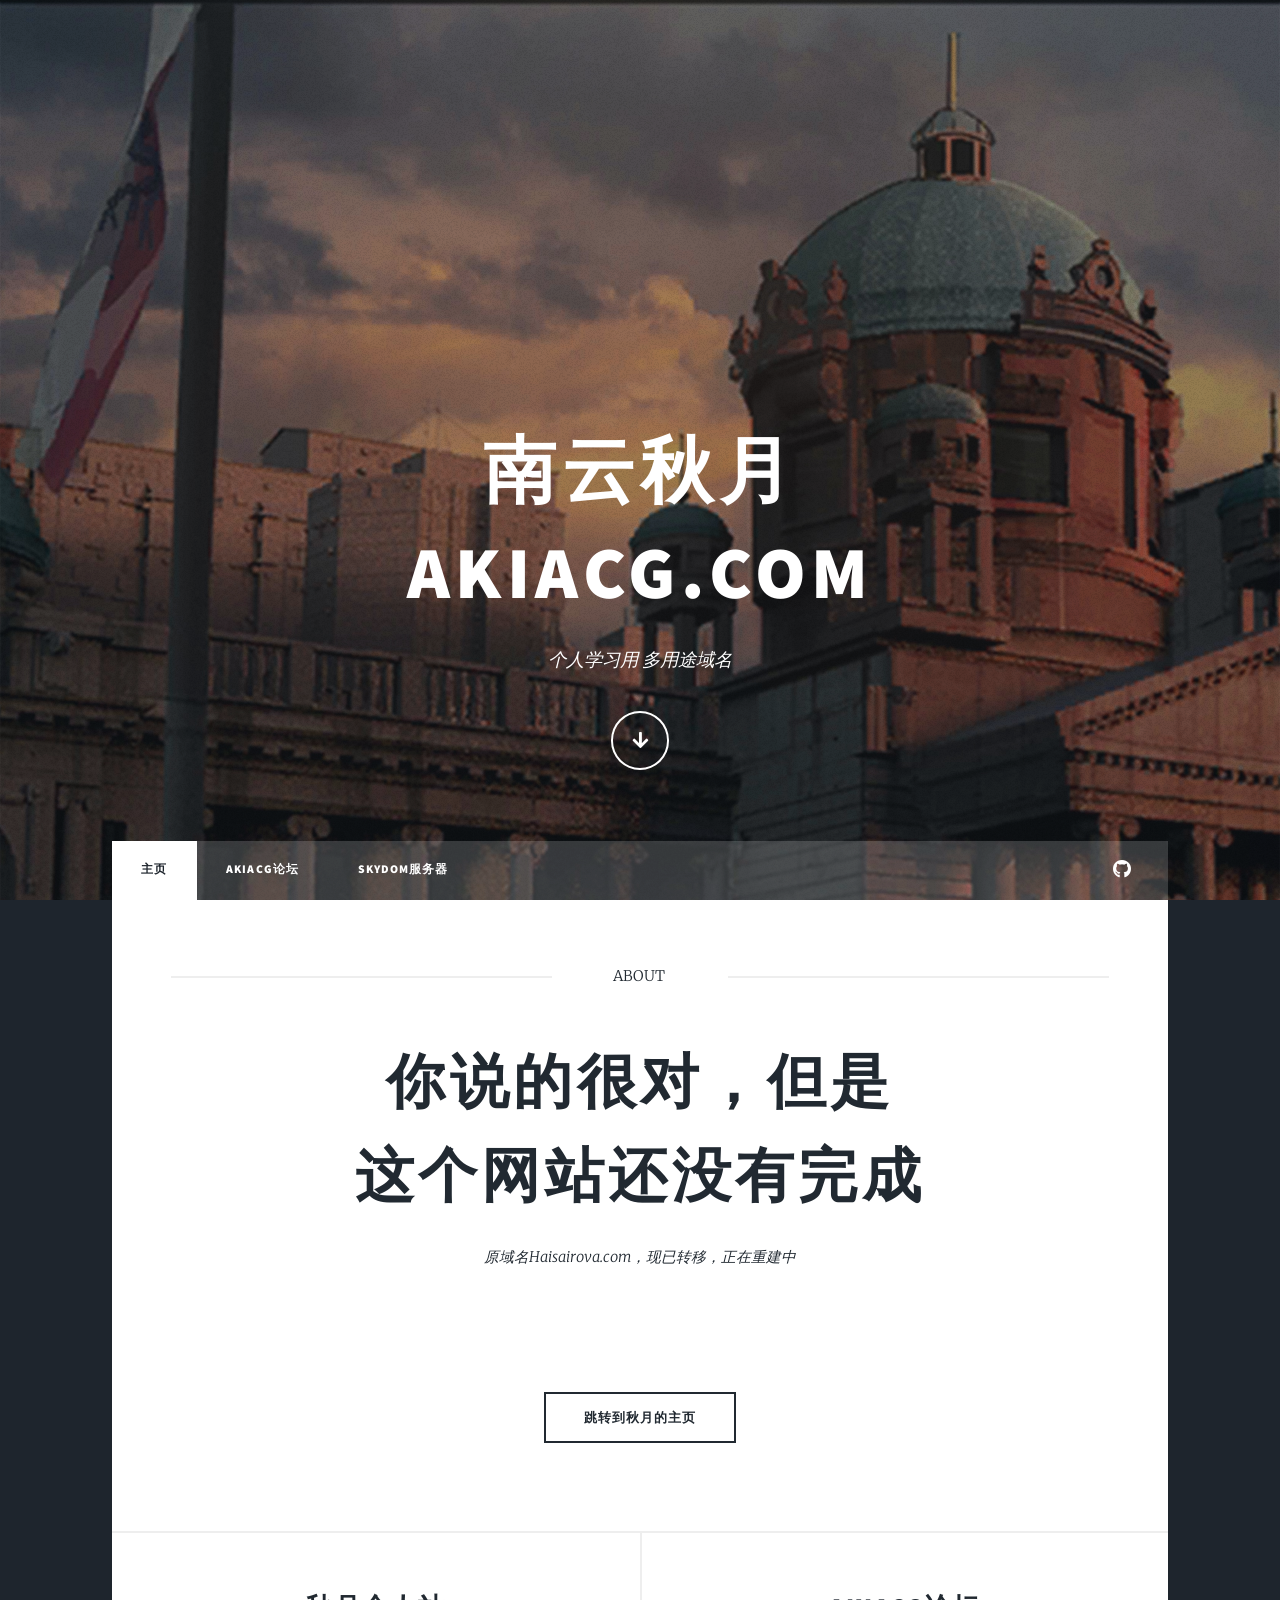
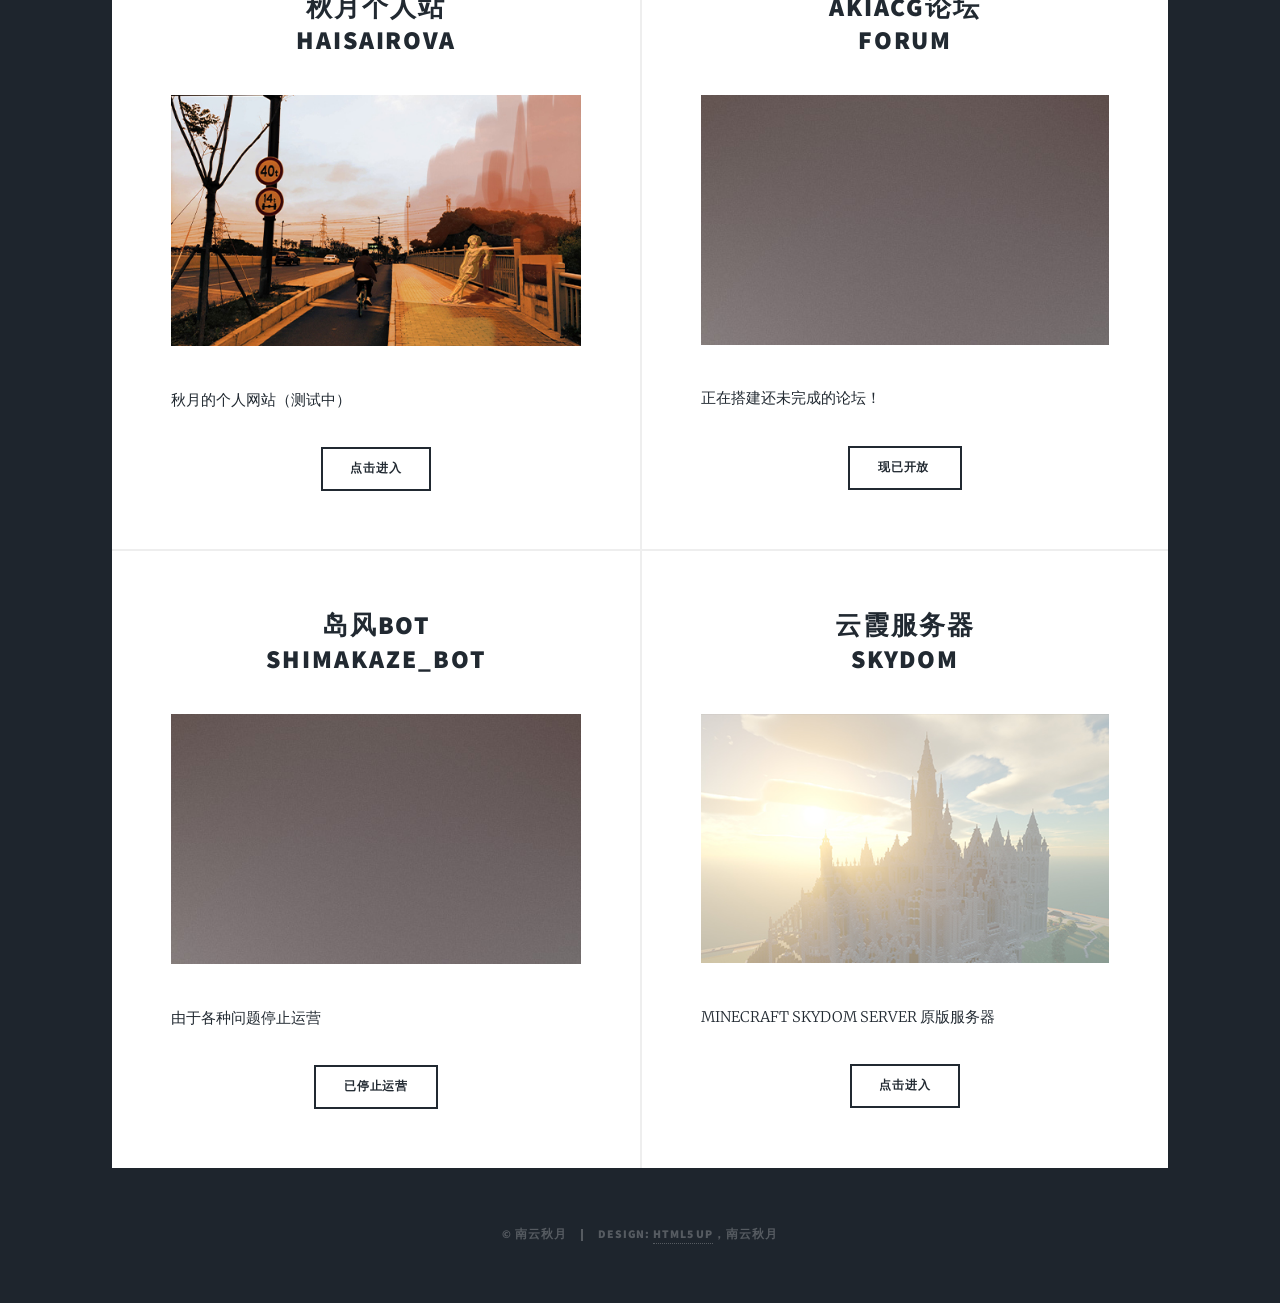
==== commit 59beed30: "1.8 1.8" ====
--- a/index.html
+++ b/index.html
@@ -83,7 +83,7 @@
 									<a href="#" class="image fit"><img src="images/pic03.jpg" alt="" /></a>
 									<p>正在搭建还未完成的论坛！</p>
 									<ul class="actions special">
-										<li><a href="https://forum.akiacg.com" class="button">敬请期待</a></li>
+										<li><a href="https://forum.akiacg.com" class="button">现已开放&nbsp;</a></li>
 									</ul>
 								</article>
 								
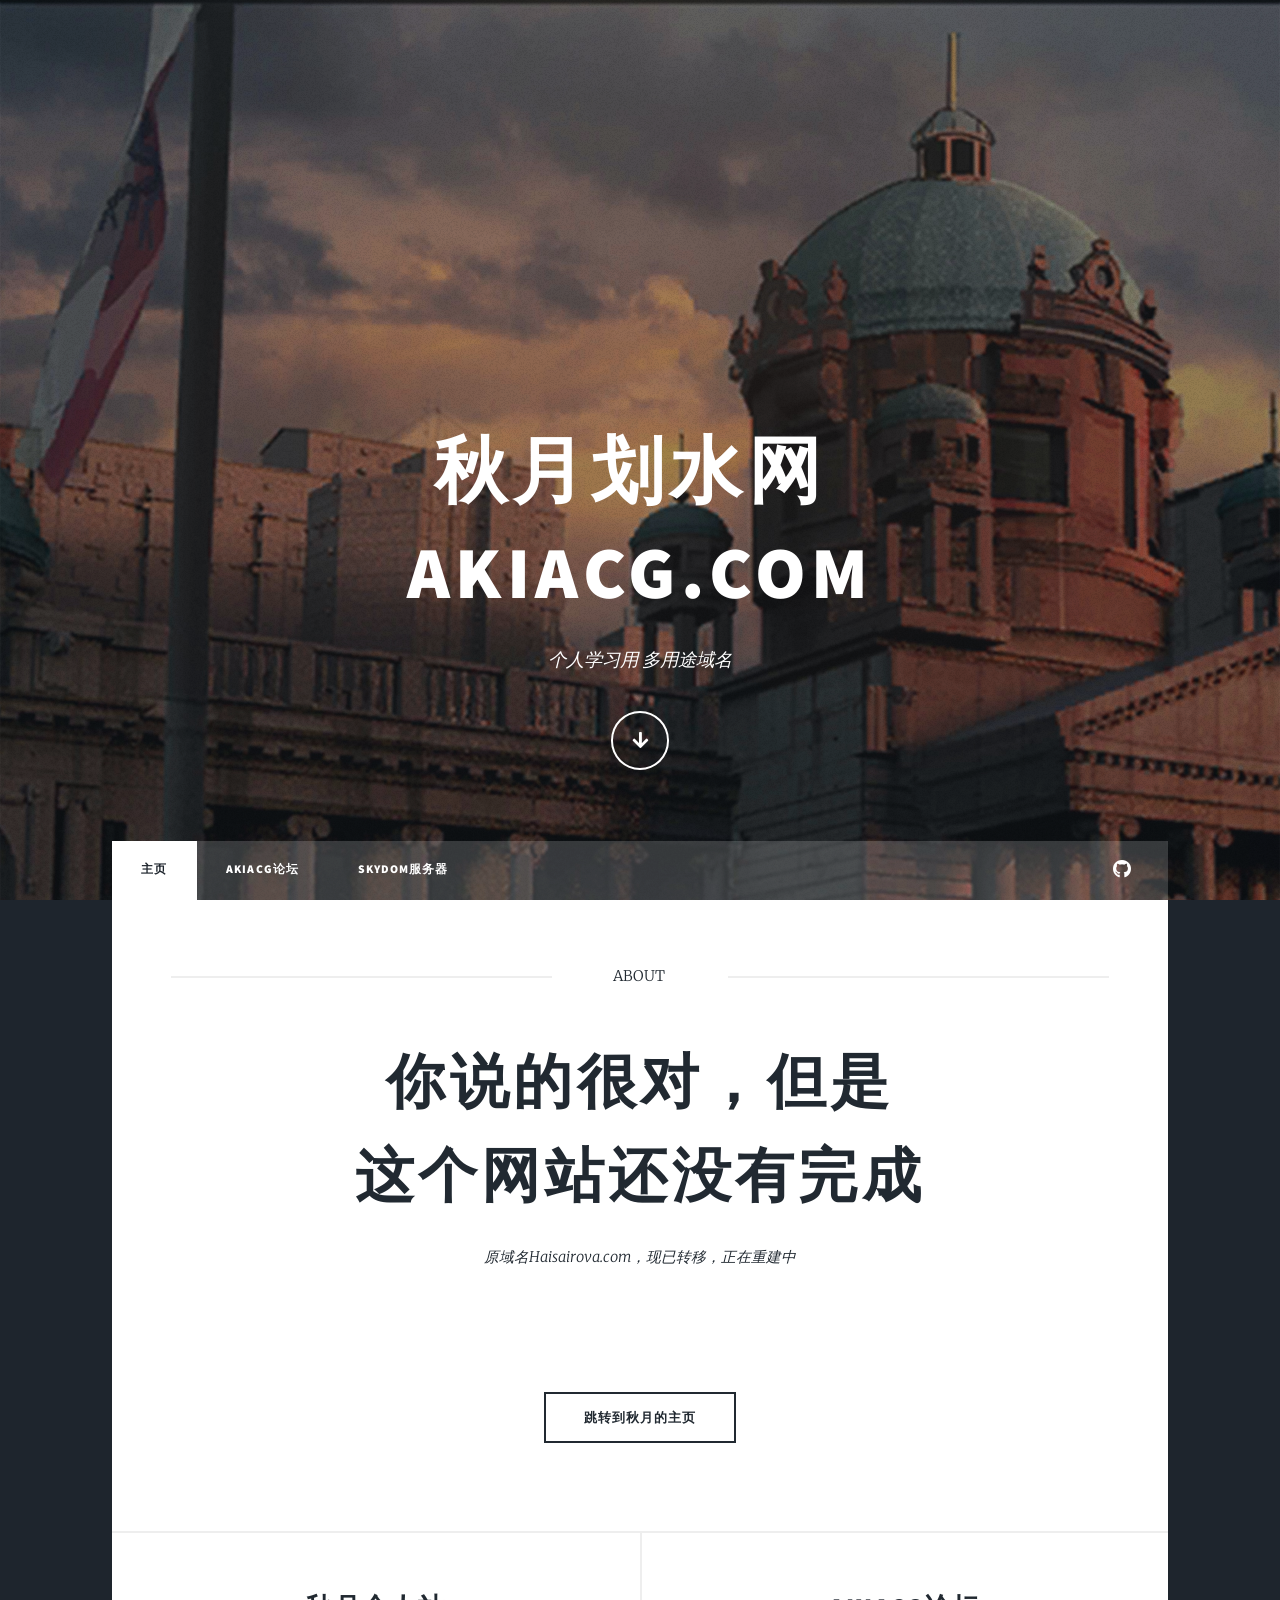
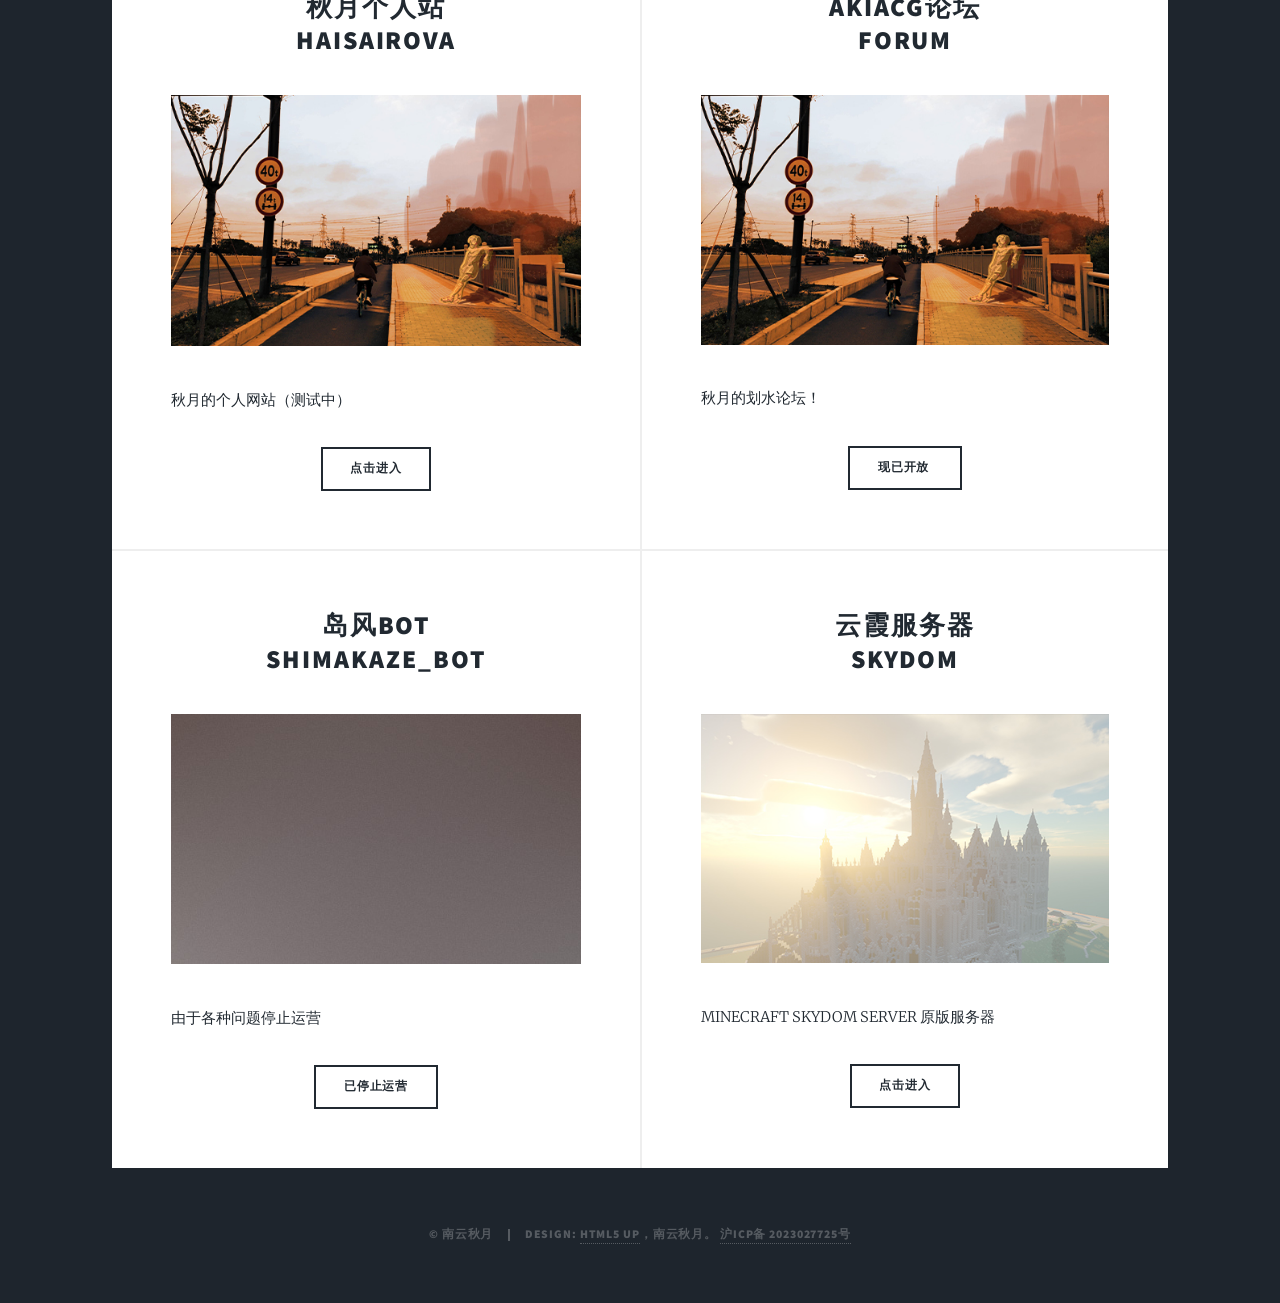
==== commit 819876c0: "Update index.html" ====
--- a/index.html
+++ b/index.html
@@ -19,7 +19,7 @@
 
 				<!-- Intro -->
 					<div id="intro">
-						<h1>南云秋月</h1>
+						<h1>秋月划水网&nbsp;</h1>
 						<h1>AKIACG.com</h1>
 <p>个人学习用 多用途域名</p>
 						<ul class="actions">
@@ -80,8 +80,8 @@
 										<h2><a href="https://forum.akiacg.com">AkiACG论坛<br />
 										Forum</a></h2>
 									</header>
-									<a href="#" class="image fit"><img src="images/pic03.jpg" alt="" /></a>
-									<p>正在搭建还未完成的论坛！</p>
+									<a href="#" class="image fit"><img src="images/pic02.jpg" alt="" /></a>
+									<p>秋月的划水论坛！</p>
 									<ul class="actions special">
 										<li><a href="https://forum.akiacg.com" class="button">现已开放&nbsp;</a></li>
 									</ul>
@@ -124,7 +124,7 @@
 
 				<!-- Copyright -->
 					<div id="copyright">
-						<ul><li>&copy; 南云秋月</li><li>Design: <a href="https://html5up.net">HTML5 UP</a>，南云秋月</li></ul>
+						<ul><li>&copy; 南云秋月</li><li>Design: <a href="https://html5up.net">HTML5 UP</a>，南云秋月。 <a herf="https://beian.miit.gov.cn/#/Integrated/index">沪ICP备 2023027725号</a></li></ul>
 					</div>
 
 			</div>
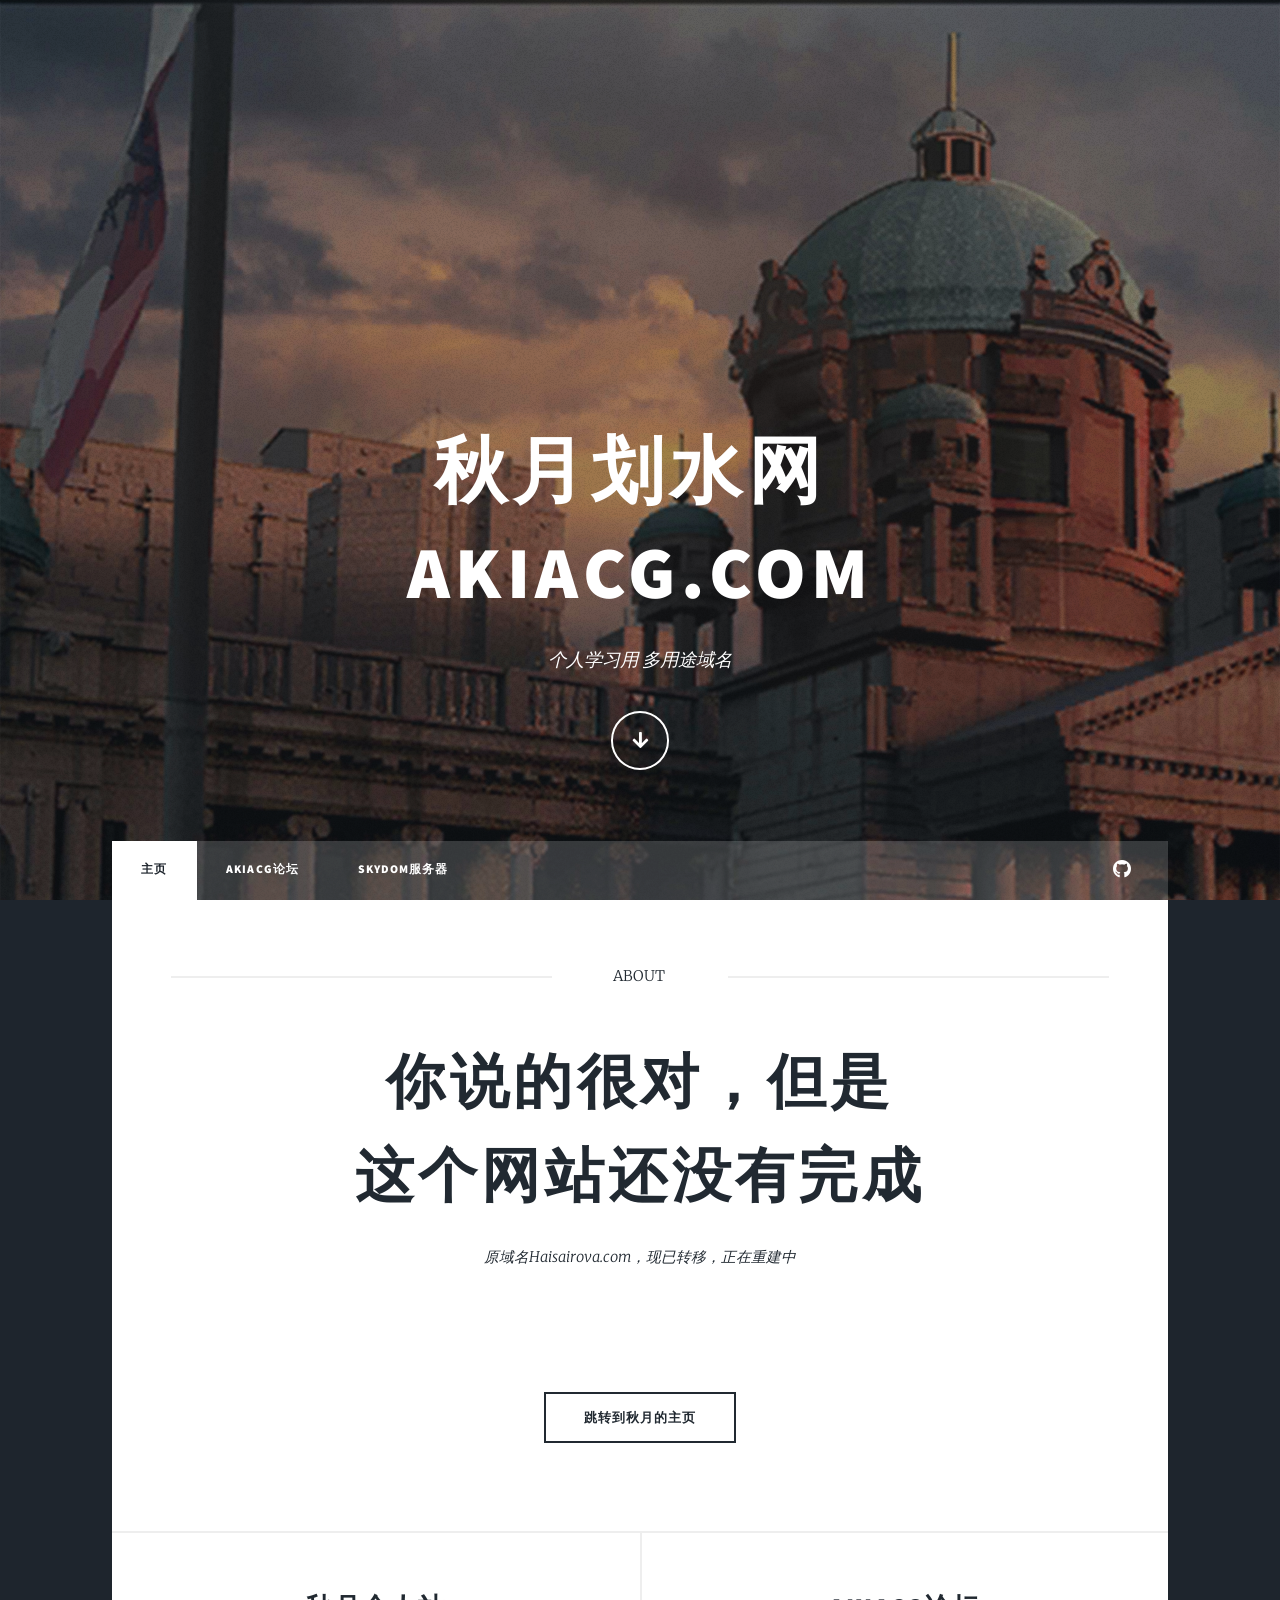
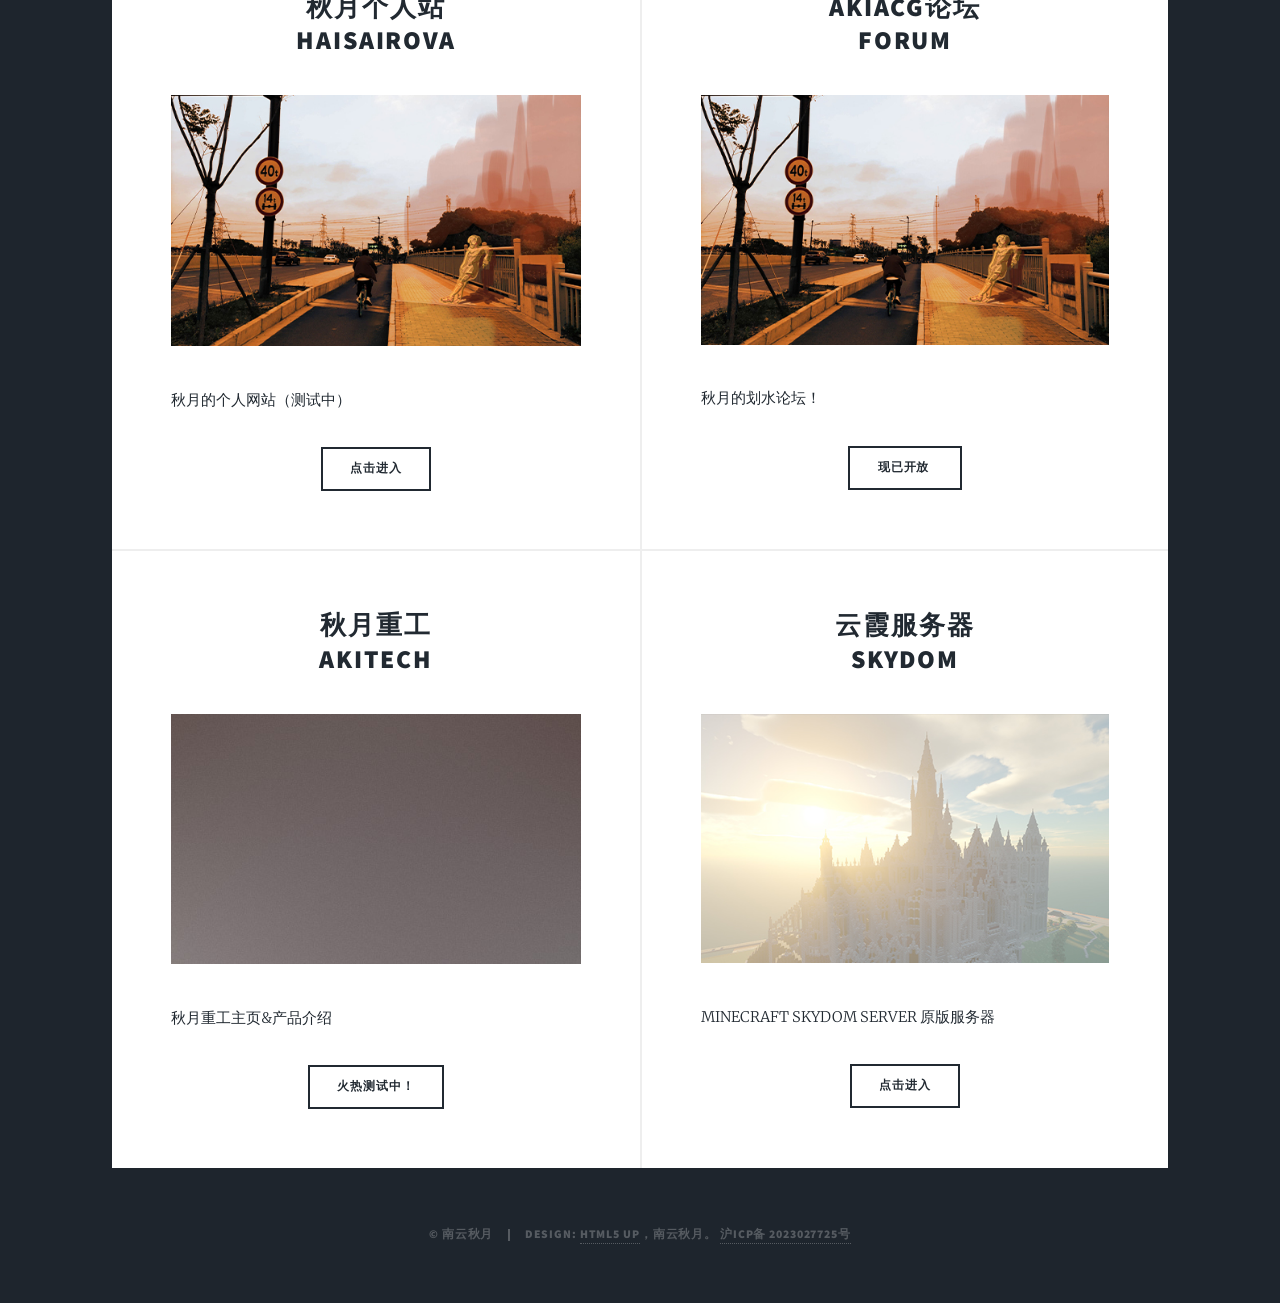
==== commit 175d42f4: "Update index.html Akitech.* Added" ====
--- a/index.html
+++ b/index.html
@@ -89,13 +89,13 @@
 								
 								<article>
 									<header>
-										<h2><a href="#">岛风bot<br />
-										Shimakaze_BOT</a></h2>
+										<h2><a href="#">秋月重工<br />
+										AkiTECH</a></h2>
 									</header>
 									<a href="#" class="image fit"><img src="images/pic03.jpg" alt="" /></a>
-									<p>由于各种问题停止运营</p>
+									<p>秋月重工主页&产品介绍</p>
 									<ul class="actions special">
-										<li><a href="#" class="button">已停止运营</a></li>
+										<li><a href="https://akitech.akiacg.com" class="button">火热测试中！</a></li>
 									</ul>
 								</article>
 								
@@ -139,4 +139,4 @@
 			<script src="assets/js/main.js"></script>
 
 	</body>
-</html>+</html>
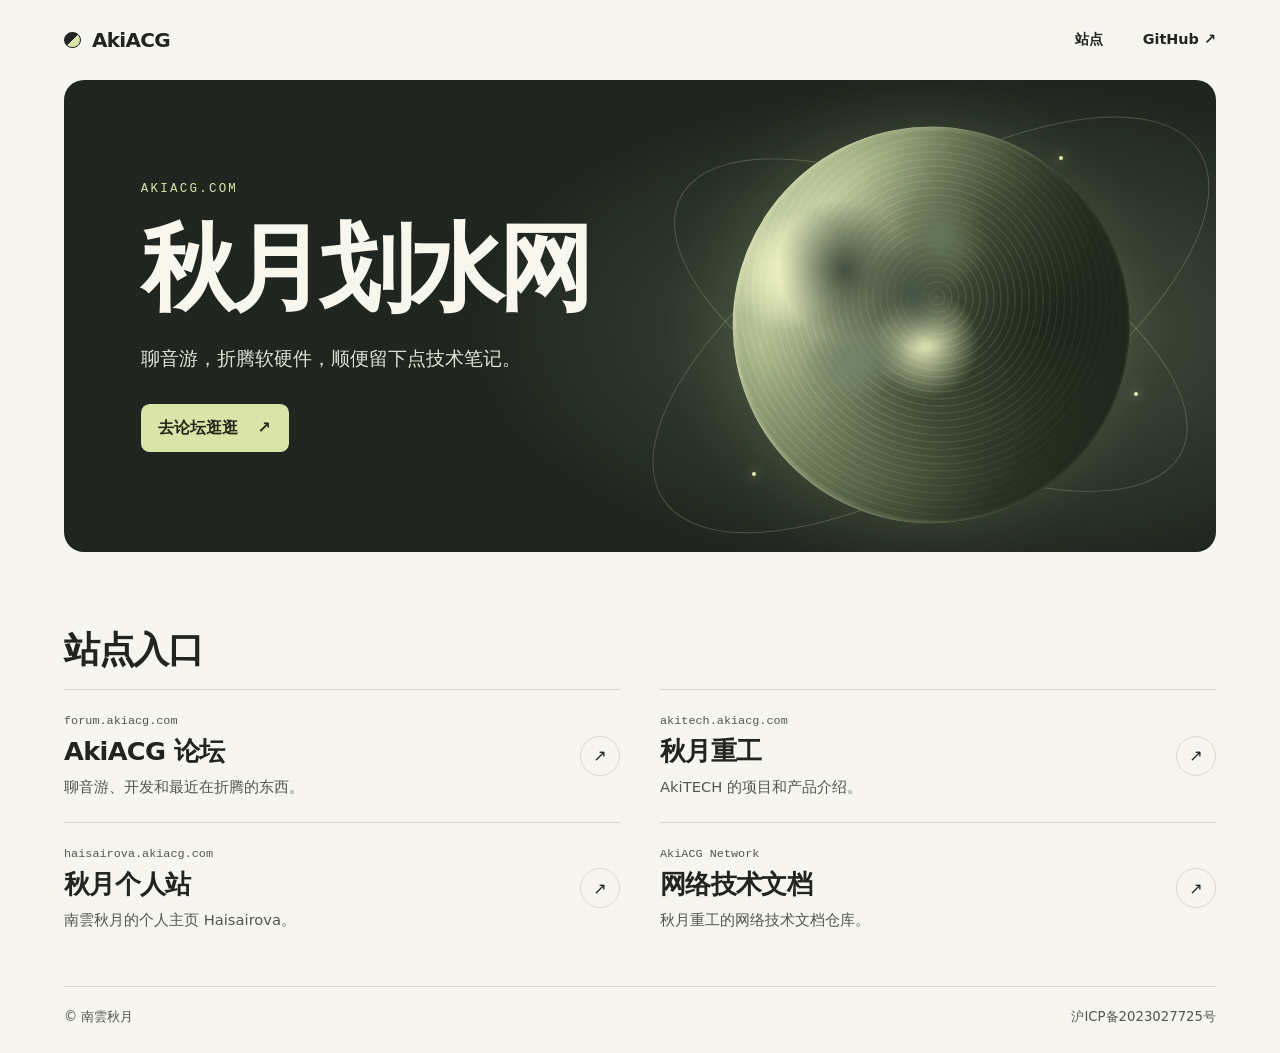
==== commit a82760b5: "Refactor the AkiACG homepage into a site directory" ====
--- a/index.html
+++ b/index.html
@@ -1,142 +1,95 @@
-<!DOCTYPE HTML>
-<!--
-	Massively by HTML5 UP
-	html5up.net | @ajlkn
-	Free for personal and commercial use under the CCA 3.0 license (html5up.net/license)
--->
-<html>
-	<head>
-		<title>AkiACG主页</title>
-		<meta charset="utf-8" />
-		<meta name="viewport" content="width=device-width, initial-scale=1, user-scalable=no" />
-		<link rel="stylesheet" href="assets/css/main.css" />
-		<noscript><link rel="stylesheet" href="assets/css/noscript.css" /></noscript>
-	</head>
-	<body class="is-preload">
+<!doctype html>
+<html lang="zh-CN">
+<head>
+  <meta charset="utf-8">
+  <meta name="viewport" content="width=device-width, initial-scale=1">
+  <title>AkiACG · 秋月划水网</title>
+  <meta name="description" content="秋月划水网。这里可以前往 AkiACG 论坛、秋月重工、秋月个人站和技术文档。">
+  <meta name="theme-color" content="#f7f5f0">
+  <link rel="canonical" href="https://akiacg.com/">
+  <link rel="stylesheet" href="assets/css/home.css">
+</head>
+<body>
+  <a class="skip-link" href="#main">跳至主要内容</a>
+  <header class="site-header container">
+    <a class="wordmark" href="./" aria-label="AkiACG 首页">
+      <span class="brand-mark" aria-hidden="true"></span>
+      AkiACG
+    </a>
+    <nav class="site-nav" aria-label="主导航">
+      <a href="#sites">站点</a>
+      <a href="https://github.com/Haisairova-Official">GitHub <span aria-hidden="true">↗</span></a>
+    </nav>
+  </header>
 
-		<!-- Wrapper -->
-			<div id="wrapper" class="fade-in">
+  <main class="container" id="main" tabindex="-1">
+    <section class="hero" aria-labelledby="hero-title">
+      <div class="moon-scene" aria-hidden="true">
+        <div class="orbit orbit-outer"></div>
+        <div class="orbit orbit-inner"></div>
+        <div class="moon"></div>
+        <span class="star star-top"></span>
+        <span class="star star-right"></span>
+        <span class="star star-bottom"></span>
+      </div>
+      <div class="hero-copy">
+        <p class="site-name">AKIACG.COM</p>
+        <h1 id="hero-title">秋月划水网</h1>
+        <p class="hero-description">聊音游，折腾软硬件，<br class="mobile-break">顺便留下点技术笔记。</p>
+        <a class="forum-button" href="https://forum.akiacg.com/">去论坛逛逛 <span aria-hidden="true">↗</span></a>
+      </div>
+    </section>
 
-				<!-- Intro -->
-					<div id="intro">
-						<h1>秋月划水网&nbsp;</h1>
-						<h1>AKIACG.com</h1>
-<p>个人学习用 多用途域名</p>
-						<ul class="actions">
-						  <li><a href="#header" class="button icon solid solo fa-arrow-down scrolly">Continue</a></li>
-						</ul>
-					</div>
+    <section class="directory" id="sites" aria-labelledby="sites-title">
+      <h2 id="sites-title">站点入口</h2>
+      <ul class="site-list">
+        <li>
+          <a class="site-link" href="https://forum.akiacg.com/">
+            <div class="entry-copy">
+              <p class="entry-domain">forum.akiacg.com</p>
+              <h3>AkiACG 论坛</h3>
+              <p class="entry-description">聊音游、开发和最近在折腾的东西。</p>
+            </div>
+            <span class="entry-arrow" aria-hidden="true">↗</span>
+          </a>
+        </li>
+        <li>
+          <a class="site-link" href="https://akitech.akiacg.com/">
+            <div class="entry-copy">
+              <p class="entry-domain">akitech.akiacg.com</p>
+              <h3>秋月重工</h3>
+              <p class="entry-description">AkiTECH 的项目和产品介绍。</p>
+            </div>
+            <span class="entry-arrow" aria-hidden="true">↗</span>
+          </a>
+        </li>
+        <li>
+          <a class="site-link" href="https://haisairova.akiacg.com/">
+            <div class="entry-copy">
+              <p class="entry-domain">haisairova.akiacg.com</p>
+              <h3>秋月个人站</h3>
+              <p class="entry-description">南雲秋月的个人主页 Haisairova。</p>
+            </div>
+            <span class="entry-arrow" aria-hidden="true">↗</span>
+          </a>
+        </li>
+        <li>
+          <a class="site-link" href="https://github.com/Akizuki-Technics/AkiACG-Network">
+            <div class="entry-copy">
+              <p class="entry-domain">AkiACG Network</p>
+              <h3>网络技术文档</h3>
+              <p class="entry-description">秋月重工的网络技术文档仓库。</p>
+            </div>
+            <span class="entry-arrow" aria-hidden="true">↗</span>
+          </a>
+        </li>
+      </ul>
+    </section>
+  </main>
 
-				<!-- Header -->
-					<header id="header">
-						<a href="index.html" class="logo">AkiACG</a>
-					</header>
-
-				<!-- Nav -->
-					<nav id="nav">
-						<ul class="links">
-							<li class="active"><a href="index.html">主页</a></li>
-							<li><a href="https://forum.AkiACG.com">AkiACG论坛</a></li>
-							<li><a href="https://www.Skydom.org">Skydom服务器</a></li>
-						</ul>
-						<ul class="icons">
-							<li><a href="https://github.com/Haisairova-Official" class="icon brands fa-github"><span class="label">GitHub</span></a></li>
-						</ul>
-					</nav>
-
-				<!-- Main -->
-					<div id="main">
-
-						<!-- Featured Post -->
-							<article class="post featured">
-								<header class="major">
-									<span class="date">ABOUT&nbsp;</span>
-									<h2><a href="#">你说的很对，但是</a></h2>
-									<h2><a href="#">这个网站还没有完成</a></h2>
-<p>原域名Haisairova.com，现已转移，正在重建中</p>
-								</header>
-								<a href="https://Haisairova.AkiACG.com" class="image main"><img src="images/s&y.bmp" alt="" /></a>
-								<ul class="actions special">
-									<li><a href="https://Haisairova.AkiACG.com" class="button large">跳转到秋月的主页</a></li>
-								</ul>
-							</article>
-
-						<!-- Posts -->
-							<section class="posts">
-								<article>
-									<header>
-										<h2><a href="https://Haisairova.AkiACG.com">秋月个人站<br />
-										Haisairova</a></h2>
-									</header>
-									<a href="#" class="image fit"><img src="images/pic02.jpg" alt="" /></a>
-									<p>秋月的个人网站（测试中）</p>
-									<ul class="actions special">
-										<li><a href="https://Haisairova.AkiACG.com" class="button">点击进入</a></li>
-									</ul>
-								</article>
-								
-								<article>
-									<header>
-										<h2><a href="https://forum.akiacg.com">AkiACG论坛<br />
-										Forum</a></h2>
-									</header>
-									<a href="#" class="image fit"><img src="images/pic02.jpg" alt="" /></a>
-									<p>秋月的划水论坛！</p>
-									<ul class="actions special">
-										<li><a href="https://forum.akiacg.com" class="button">现已开放&nbsp;</a></li>
-									</ul>
-								</article>
-								
-								<article>
-									<header>
-										<h2><a href="#">秋月重工<br />
-										AkiTECH</a></h2>
-									</header>
-									<a href="#" class="image fit"><img src="images/pic03.jpg" alt="" /></a>
-									<p>秋月重工主页&产品介绍</p>
-									<ul class="actions special">
-										<li><a href="https://akitech.akiacg.com" class="button">火热测试中！</a></li>
-									</ul>
-								</article>
-								
-								<article>
-									<header>
-										<h2><a href="https://www.Skydom.org">云霞服务器<br />
-										Skydom</a></h2>
-									</header>
-									<a href="#" class="image fit"><img src="images/pic04.jpg" alt="" /></a>
-									<p>MINECRAFT SKYDOM SERVER 原版服务器</p>
-									<ul class="actions special">
-										<li><a href="https://www.Skydom.org" class="button">点击进入</a></li>
-									</ul>
-								</article>
-								
-							</section>
-
-						<!-- Footer -->
-							
-
-					</div>
-
-				<!-- Footer -->
-					
-				<footer>	</footer>
-
-				<!-- Copyright -->
-					<div id="copyright">
-						<ul><li>&copy; 南云秋月</li><li>Design: <a href="https://html5up.net">HTML5 UP</a>，南云秋月。 <a herf="https://beian.miit.gov.cn/#/Integrated/index">沪ICP备 2023027725号</a></li></ul>
-					</div>
-
-			</div>
-
-		<!-- Scripts -->
-			<script src="assets/js/jquery.min.js"></script>
-			<script src="assets/js/jquery.scrollex.min.js"></script>
-			<script src="assets/js/jquery.scrolly.min.js"></script>
-			<script src="assets/js/browser.min.js"></script>
-			<script src="assets/js/breakpoints.min.js"></script>
-			<script src="assets/js/util.js"></script>
-			<script src="assets/js/main.js"></script>
-
-	</body>
+  <footer class="site-footer container">
+    <span>© 南雲秋月</span>
+    <a href="https://beian.miit.gov.cn/">沪ICP备2023027725号</a>
+  </footer>
+</body>
 </html>
--- a/assets/css/home.css
+++ b/assets/css/home.css
@@ -0,0 +1,326 @@
+:root {
+  color-scheme: light;
+  --paper: #f7f5f0;
+  --ink: #22241f;
+  --muted: #54564e;
+  --rule: #d9d7cc;
+  --accent: #dbe4a8;
+  --mono: "SFMono-Regular", Consolas, "Liberation Mono", monospace;
+}
+
+*, *::before, *::after { box-sizing: border-box; }
+
+html { scroll-padding-block: 1rem; }
+
+body {
+  margin: 0;
+  background: var(--paper);
+  color: var(--ink);
+  font-family: system-ui, -apple-system, "PingFang SC", "Microsoft YaHei", sans-serif;
+  line-height: 1.6;
+}
+
+a { color: inherit; text-decoration: none; }
+
+a:focus-visible {
+  outline: 2px solid #566725;
+  outline-offset: 4px;
+}
+
+.container {
+  width: min(72rem, calc(100% - 4rem));
+  margin-inline: auto;
+}
+
+.skip-link {
+  position: fixed;
+  z-index: 2;
+  top: .75rem;
+  left: .75rem;
+  padding: .5rem .9rem;
+  background: var(--paper);
+  transform: translateY(calc(-100% - 1rem));
+}
+
+.skip-link:focus { transform: none; }
+
+.site-header {
+  min-height: 5rem;
+  display: flex;
+  align-items: center;
+  justify-content: space-between;
+  gap: 1.25rem;
+}
+
+.wordmark {
+  display: inline-flex;
+  align-items: center;
+  gap: .7rem;
+  font-size: 1.25rem;
+  font-weight: 750;
+  letter-spacing: -.035em;
+}
+
+.brand-mark {
+  width: 1.05rem;
+  aspect-ratio: 1;
+  border: 1px solid var(--ink);
+  border-radius: 50%;
+  background: linear-gradient(135deg, var(--ink) 50%, var(--accent) 50%);
+}
+
+.site-nav {
+  display: flex;
+  align-items: center;
+  gap: clamp(1rem, 4vw, 2.5rem);
+  font-size: .9rem;
+  font-weight: 600;
+}
+
+.site-nav a {
+  display: inline-flex;
+  align-items: center;
+  min-height: 2.75rem;
+  gap: .35em;
+}
+
+.site-nav a:hover, .site-footer a:hover { text-decoration: underline; }
+
+.hero {
+  isolation: isolate;
+  position: relative;
+  overflow: hidden;
+  display: flex;
+  align-items: center;
+  min-height: 29.5rem;
+  padding: 3.5rem clamp(2rem, 6vw, 5.5rem);
+  border-radius: 1.25rem;
+  background: #20261f;
+  color: #f7f7ee;
+}
+
+.hero-copy { z-index: 1; }
+
+.site-name {
+  margin: 0 0 .9rem;
+  color: var(--accent);
+  font: .78rem/1.5 var(--mono);
+  letter-spacing: .18em;
+}
+
+.hero h1 {
+  margin: 0;
+  font-size: clamp(3.15rem, 7.4vw, 6.15rem);
+  font-weight: 760;
+  line-height: 1.15;
+  letter-spacing: -.06em;
+}
+
+.hero-description {
+  margin: 1.35rem 0 1.8rem;
+  color: #e0e4d7;
+  font-size: clamp(1rem, 1.8vw, 1.2rem);
+}
+
+.mobile-break { display: none; }
+
+.forum-button {
+  display: inline-flex;
+  align-items: center;
+  justify-content: center;
+  gap: 1.2rem;
+  min-height: 3rem;
+  padding: .55rem 1.1rem;
+  border-radius: .55rem;
+  background: var(--accent);
+  color: #24281b;
+  font-weight: 700;
+}
+
+.forum-button:hover { background: #edf2c9; }
+.forum-button:focus-visible { outline-color: var(--accent); }
+
+.moon-scene {
+  position: absolute;
+  inset: 0 0 0 35%;
+  overflow: hidden;
+  background: radial-gradient(ellipse at 67% 53%, #4f5942 0%, #343e31 32%, transparent 70%);
+  pointer-events: none;
+}
+
+.moon {
+  position: absolute;
+  width: clamp(15rem, 31vw, 26rem);
+  aspect-ratio: 1;
+  top: 52%;
+  left: 62%;
+  transform: translate(-50%, -50%) rotate(-22deg);
+  border-radius: 50%;
+  background:
+    radial-gradient(ellipse at 84% 62%, #1d261a 4%, #1e291cab 38%, transparent 69%),
+    radial-gradient(ellipse at 31% 27%, #e4e9bf 0%, #adba8d 27%, #677755 53%, #313c2b 69%, #20291e 80%);
+  box-shadow: inset 2px 1px 5px #f5f4cb78, -12px -5px 70px #d8e09b24;
+}
+
+.moon::before {
+  position: absolute;
+  inset: 0;
+  border-radius: inherit;
+  background:
+    radial-gradient(ellipse at 35% 29%, #424f3e 0%, transparent 18%),
+    radial-gradient(ellipse at 49% 41%, #465443 0%, transparent 17%),
+    radial-gradient(ellipse at 61% 30%, #687859 1%, transparent 14%),
+    radial-gradient(ellipse at 29% 51%, #72846a 0%, transparent 14%),
+    radial-gradient(ellipse at 47% 54%, #e2e7b8 1%, transparent 18%),
+    radial-gradient(ellipse at 22% 24%, #eef2c4 1%, transparent 14%),
+    repeating-radial-gradient(ellipse at 54% 44%, #eff2cb22 0 1px, transparent 2px 7px);
+  mask-image: radial-gradient(ellipse at 29% 35%, black 25%, #0008 55%, transparent 77%);
+  content: "";
+}
+
+.orbit {
+  position: absolute;
+  top: 52%;
+  left: 62%;
+  width: clamp(22rem, 50vw, 43rem);
+  aspect-ratio: 2.35;
+  border: 1px solid #e5ebba38;
+  border-radius: 50%;
+  transform: translate(-50%, -50%) rotate(-33deg);
+}
+
+.orbit-inner {
+  width: clamp(19rem, 44vw, 38rem);
+  transform: translate(-50%, -50%) rotate(27deg);
+}
+
+.star {
+  position: absolute;
+  width: 4px;
+  height: 4px;
+  border-radius: 50%;
+  background: #e4edb7;
+  box-shadow: 0 0 12px #eef2b8;
+}
+
+.star-top { top: 16%; left: 79%; }
+.star-right { top: 66%; left: 89%; }
+.star-bottom { top: 83%; left: 38%; }
+
+.directory { margin-top: clamp(2.75rem, 6vw, 4.75rem); }
+
+.directory h2 {
+  margin: 0 0 1.1rem;
+  font-size: clamp(1.55rem, 3.5vw, 2.25rem);
+  line-height: 1.2;
+  letter-spacing: -.04em;
+}
+
+.site-list {
+  display: grid;
+  grid-template-columns: repeat(2, minmax(0, 1fr));
+  gap: 0 2.5rem;
+  padding: 0;
+  margin: 0;
+  list-style: none;
+}
+
+.site-list li { display: flex; border-top: 1px solid var(--rule); }
+
+.site-link {
+  display: flex;
+  align-items: center;
+  justify-content: space-between;
+  width: 100%;
+  padding: 1.45rem 0;
+  gap: 1rem;
+}
+
+.entry-domain {
+  margin: 0 0 .35rem;
+  color: var(--muted);
+  font: .74rem/1.4 var(--mono);
+  overflow-wrap: anywhere;
+}
+
+.site-link h3 {
+  margin: 0;
+  font-size: clamp(1.25rem, 3vw, 1.6rem);
+  line-height: 1.3;
+  letter-spacing: -.025em;
+}
+
+.entry-description {
+  margin: .4rem 0 0;
+  color: var(--muted);
+  font-size: .92rem;
+}
+
+.entry-arrow {
+  display: grid;
+  place-items: center;
+  flex: 0 0 2.5rem;
+  height: 2.5rem;
+  border: 1px solid var(--rule);
+  border-radius: 50%;
+}
+
+.site-link:hover .entry-arrow {
+  border-color: var(--accent);
+  background: var(--accent);
+}
+
+.site-link:hover h3 { text-decoration: underline; text-underline-offset: .18em; }
+
+.site-footer {
+  display: flex;
+  justify-content: space-between;
+  flex-wrap: wrap;
+  gap: .5rem 1.5rem;
+  padding-block: 1.15rem 1.6rem;
+  margin-top: 2rem;
+  border-top: 1px solid var(--rule);
+  color: var(--muted);
+  font-size: .83rem;
+}
+
+@media (max-width: 64rem) {
+  .moon-scene {
+    mask-image: linear-gradient(to right, transparent, black 30%);
+  }
+}
+
+@media (max-width: 43rem) {
+  .container { width: calc(100% - 2rem); }
+  .site-header { min-height: 4rem; }
+
+  .hero {
+    align-items: flex-end;
+    min-height: 31rem;
+    padding: 1.65rem 1.4rem 2rem;
+    border-radius: 1rem;
+  }
+
+  .hero h1 { font-size: clamp(2.6rem, 10vw, 4.5rem); }
+  .hero-description { margin-block: .9rem 1.3rem; }
+
+  .moon-scene {
+    inset: 0 0 auto;
+    height: 16rem;
+    mask-image: linear-gradient(black 72%, transparent);
+  }
+
+  .moon { width: 13.5rem; }
+  .orbit, .moon { top: 46%; left: 65%; }
+  .orbit { width: 22rem; }
+  .orbit-inner { width: 18.5rem; }
+  .star-top { left: 91%; }
+  .star-right { left: 96%; }
+  .star-bottom { left: 34%; }
+  .site-list { grid-template-columns: 1fr; }
+  .site-link { padding-block: 1.15rem; }
+}
+
+@media (max-width: 24rem) {
+  .mobile-break { display: inline; }
+}
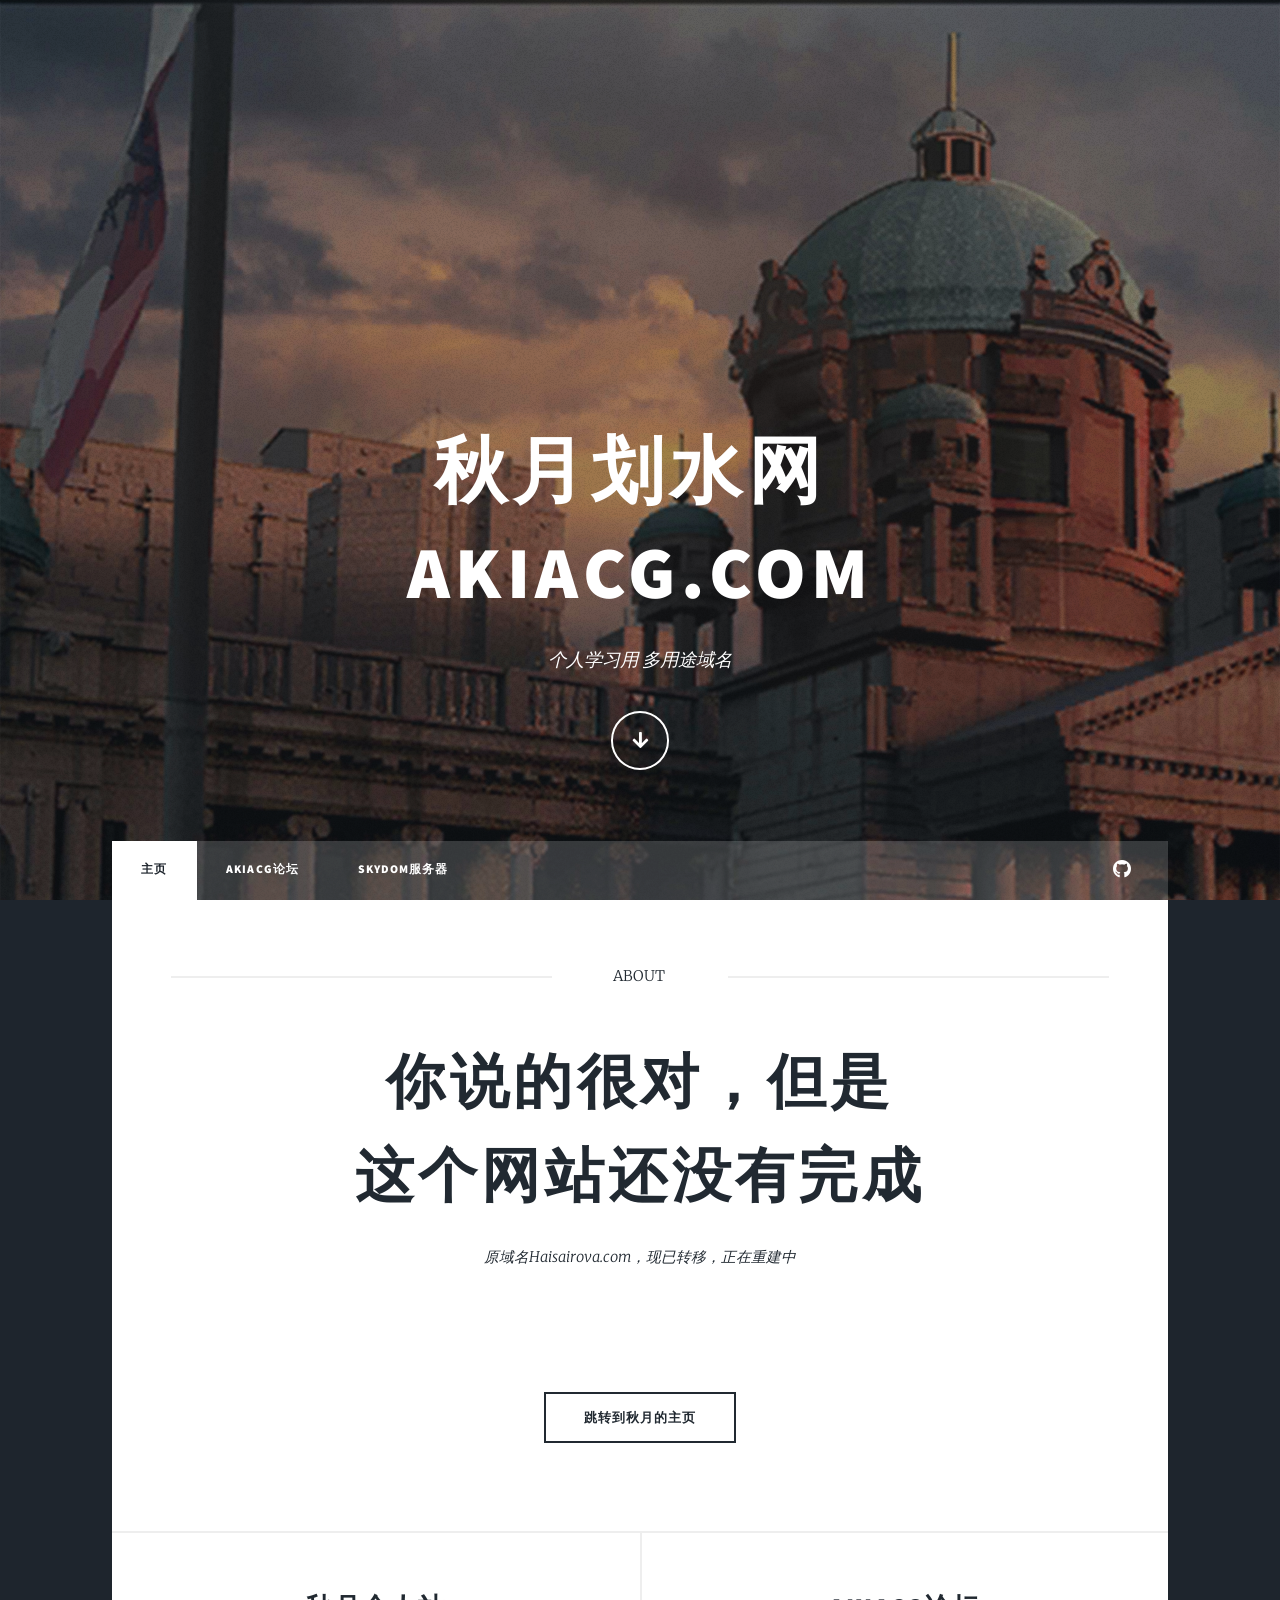
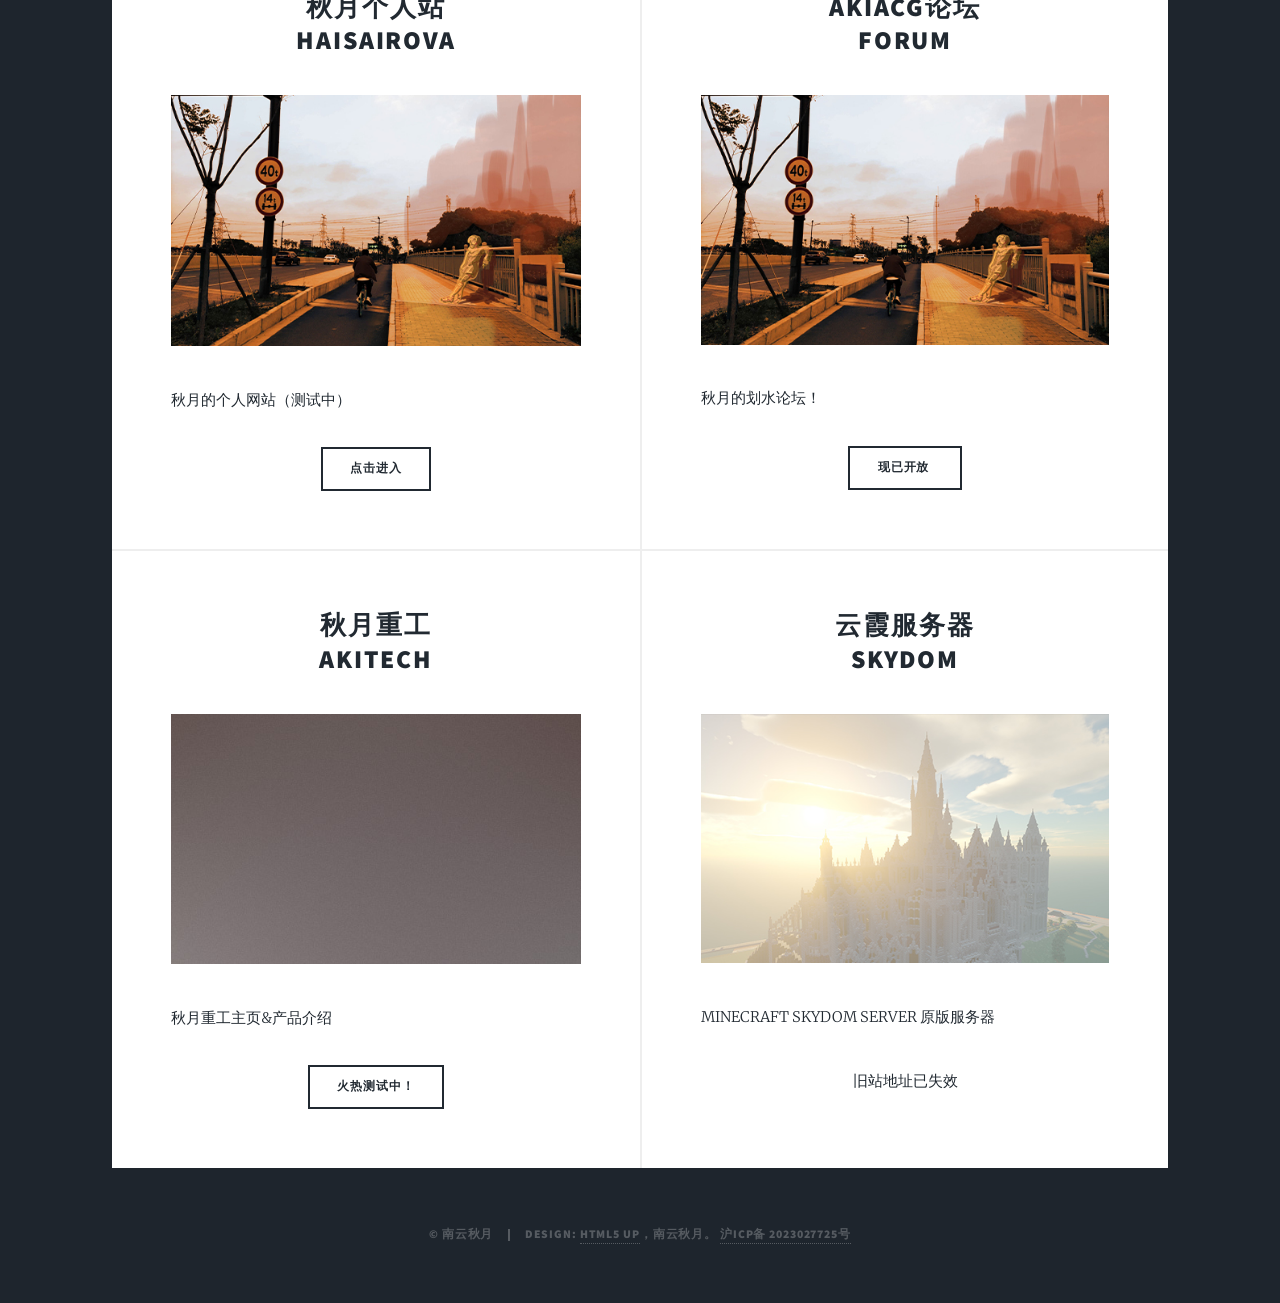
==== commit 8cae6f97: "Preserve the original AkiACG homepage design and fix links" ====
--- a/index.html
+++ b/index.html
@@ -1,95 +1,135 @@
-<!doctype html>
+<!DOCTYPE HTML>
+<!--
+	Massively by HTML5 UP
+	html5up.net | @ajlkn
+	Free for personal and commercial use under the CCA 3.0 license (html5up.net/license)
+-->
 <html lang="zh-CN">
-<head>
-  <meta charset="utf-8">
-  <meta name="viewport" content="width=device-width, initial-scale=1">
-  <title>AkiACG · 秋月划水网</title>
-  <meta name="description" content="秋月划水网。这里可以前往 AkiACG 论坛、秋月重工、秋月个人站和技术文档。">
-  <meta name="theme-color" content="#f7f5f0">
-  <link rel="canonical" href="https://akiacg.com/">
-  <link rel="stylesheet" href="assets/css/home.css">
-</head>
-<body>
-  <a class="skip-link" href="#main">跳至主要内容</a>
-  <header class="site-header container">
-    <a class="wordmark" href="./" aria-label="AkiACG 首页">
-      <span class="brand-mark" aria-hidden="true"></span>
-      AkiACG
-    </a>
-    <nav class="site-nav" aria-label="主导航">
-      <a href="#sites">站点</a>
-      <a href="https://github.com/Haisairova-Official">GitHub <span aria-hidden="true">↗</span></a>
-    </nav>
-  </header>
+	<head>
+		<title>AkiACG主页</title>
+		<meta charset="utf-8" />
+		<meta name="viewport" content="width=device-width, initial-scale=1" />
+		<link rel="stylesheet" href="assets/css/main.css" />
+		<noscript><link rel="stylesheet" href="assets/css/noscript.css" /></noscript>
+	</head>
+	<body class="is-preload">
 
-  <main class="container" id="main" tabindex="-1">
-    <section class="hero" aria-labelledby="hero-title">
-      <div class="moon-scene" aria-hidden="true">
-        <div class="orbit orbit-outer"></div>
-        <div class="orbit orbit-inner"></div>
-        <div class="moon"></div>
-        <span class="star star-top"></span>
-        <span class="star star-right"></span>
-        <span class="star star-bottom"></span>
-      </div>
-      <div class="hero-copy">
-        <p class="site-name">AKIACG.COM</p>
-        <h1 id="hero-title">秋月划水网</h1>
-        <p class="hero-description">聊音游，折腾软硬件，<br class="mobile-break">顺便留下点技术笔记。</p>
-        <a class="forum-button" href="https://forum.akiacg.com/">去论坛逛逛 <span aria-hidden="true">↗</span></a>
-      </div>
-    </section>
+		<!-- Wrapper -->
+			<div id="wrapper" class="fade-in">
 
-    <section class="directory" id="sites" aria-labelledby="sites-title">
-      <h2 id="sites-title">站点入口</h2>
-      <ul class="site-list">
-        <li>
-          <a class="site-link" href="https://forum.akiacg.com/">
-            <div class="entry-copy">
-              <p class="entry-domain">forum.akiacg.com</p>
-              <h3>AkiACG 论坛</h3>
-              <p class="entry-description">聊音游、开发和最近在折腾的东西。</p>
-            </div>
-            <span class="entry-arrow" aria-hidden="true">↗</span>
-          </a>
-        </li>
-        <li>
-          <a class="site-link" href="https://akitech.akiacg.com/">
-            <div class="entry-copy">
-              <p class="entry-domain">akitech.akiacg.com</p>
-              <h3>秋月重工</h3>
-              <p class="entry-description">AkiTECH 的项目和产品介绍。</p>
-            </div>
-            <span class="entry-arrow" aria-hidden="true">↗</span>
-          </a>
-        </li>
-        <li>
-          <a class="site-link" href="https://haisairova.akiacg.com/">
-            <div class="entry-copy">
-              <p class="entry-domain">haisairova.akiacg.com</p>
-              <h3>秋月个人站</h3>
-              <p class="entry-description">南雲秋月的个人主页 Haisairova。</p>
-            </div>
-            <span class="entry-arrow" aria-hidden="true">↗</span>
-          </a>
-        </li>
-        <li>
-          <a class="site-link" href="https://github.com/Akizuki-Technics/AkiACG-Network">
-            <div class="entry-copy">
-              <p class="entry-domain">AkiACG Network</p>
-              <h3>网络技术文档</h3>
-              <p class="entry-description">秋月重工的网络技术文档仓库。</p>
-            </div>
-            <span class="entry-arrow" aria-hidden="true">↗</span>
-          </a>
-        </li>
-      </ul>
-    </section>
-  </main>
+				<!-- Intro -->
+					<div id="intro">
+						<h1>秋月划水网&nbsp;</h1>
+						<h1>AKIACG.com</h1>
+						<p>个人学习用 多用途域名</p>
+						<ul class="actions">
+						  <li><a href="#header" class="button icon solid solo fa-arrow-down scrolly">Continue</a></li>
+						</ul>
+					</div>
 
-  <footer class="site-footer container">
-    <span>© 南雲秋月</span>
-    <a href="https://beian.miit.gov.cn/">沪ICP备2023027725号</a>
-  </footer>
-</body>
+				<!-- Header -->
+					<header id="header">
+						<a href="index.html" class="logo">AkiACG</a>
+					</header>
+
+				<!-- Nav -->
+					<nav id="nav" aria-label="主导航">
+						<ul class="links">
+							<li class="active"><a href="index.html" aria-current="page">主页</a></li>
+							<li><a href="https://forum.akiacg.com">AkiACG论坛</a></li>
+							<li><a href="#skydom">Skydom服务器</a></li>
+						</ul>
+						<ul class="icons">
+							<li><a href="https://github.com/Haisairova-Official" class="icon brands fa-github"><span class="label">GitHub</span></a></li>
+						</ul>
+					</nav>
+
+				<!-- Main -->
+					<main id="main">
+
+						<!-- Featured Post -->
+							<article class="post featured">
+								<header class="major">
+									<span class="date">ABOUT&nbsp;</span>
+									<h2>你说的很对，但是</h2>
+									<h2>这个网站还没有完成</h2>
+									<p>原域名Haisairova.com，现已转移，正在重建中</p>
+								</header>
+								<a href="https://Haisairova.AkiACG.com" class="image main" aria-label="跳转到秋月的主页"><img src="images/s&amp;y.bmp" alt="" /></a>
+								<ul class="actions special">
+									<li><a href="https://Haisairova.AkiACG.com" class="button large">跳转到秋月的主页</a></li>
+								</ul>
+							</article>
+
+						<!-- Posts -->
+							<section class="posts">
+								<article>
+									<header>
+										<h2><a href="https://Haisairova.AkiACG.com">秋月个人站<br />
+										Haisairova</a></h2>
+									</header>
+									<span class="image fit"><img src="images/pic02.jpg" alt="" loading="lazy" /></span>
+									<p>秋月的个人网站（测试中）</p>
+									<ul class="actions special">
+										<li><a href="https://Haisairova.AkiACG.com" class="button">点击进入</a></li>
+									</ul>
+								</article>
+								
+								<article>
+									<header>
+										<h2><a href="https://forum.akiacg.com">AkiACG论坛<br />
+										Forum</a></h2>
+									</header>
+									<span class="image fit"><img src="images/pic02.jpg" alt="" loading="lazy" /></span>
+									<p>秋月的划水论坛！</p>
+									<ul class="actions special">
+										<li><a href="https://forum.akiacg.com" class="button">现已开放&nbsp;</a></li>
+									</ul>
+								</article>
+								
+								<article>
+									<header>
+										<h2><a href="https://akitech.akiacg.com">秋月重工<br />
+										AkiTECH</a></h2>
+									</header>
+									<span class="image fit"><img src="images/pic03.jpg" alt="" loading="lazy" /></span>
+									<p>秋月重工主页&amp;产品介绍</p>
+									<ul class="actions special">
+										<li><a href="https://akitech.akiacg.com" class="button">火热测试中！</a></li>
+									</ul>
+								</article>
+								
+								<article id="skydom">
+									<header>
+										<h2>云霞服务器<br />
+										Skydom</h2>
+									</header>
+									<span class="image fit"><img src="images/pic04.jpg" alt="" loading="lazy" /></span>
+									<p>MINECRAFT SKYDOM SERVER 原版服务器</p>
+									<ul class="actions special">
+										<li>旧站地址已失效</li>
+									</ul>
+								</article>
+								
+							</section>
+
+					</main>
+
+				<!-- Copyright -->
+					<footer id="copyright">
+						<ul><li>&copy; 南云秋月</li><li>Design: <a href="https://html5up.net">HTML5 UP</a>，南云秋月。 <a href="https://beian.miit.gov.cn/">沪ICP备 2023027725号</a></li></ul>
+					</footer>
+
+			</div>
+
+		<!-- Scripts -->
+			<script src="assets/js/jquery.min.js"></script>
+			<script src="assets/js/jquery.scrollex.min.js"></script>
+			<script src="assets/js/jquery.scrolly.min.js"></script>
+			<script src="assets/js/browser.min.js"></script>
+			<script src="assets/js/breakpoints.min.js"></script>
+			<script src="assets/js/util.js"></script>
+			<script src="assets/js/main.js"></script>
+
+	</body>
 </html>
--- a/assets/css/main.css
+++ b/assets/css/main.css
@@ -0,0 +1,4689 @@
+@import url(fontawesome-all.min.css);
+@import url("https://fonts.googleapis.com/css?family=Merriweather:300,700,300italic,700italic|Source+Sans+Pro:900");
+
+/*
+	Massively by HTML5 UP
+	html5up.net | @ajlkn
+	Free for personal and commercial use under the CCA 3.0 license (html5up.net/license)
+*/
+
+html, body, div, span, applet, object,
+iframe, h1, h2, h3, h4, h5, h6, p, blockquote,
+pre, a, abbr, acronym, address, big, cite,
+code, del, dfn, em, img, ins, kbd, q, s, samp,
+small, strike, strong, sub, sup, tt, var, b,
+u, i, center, dl, dt, dd, ol, ul, li, fieldset,
+form, label, legend, table, caption, tbody,
+tfoot, thead, tr, th, td, article, aside,
+canvas, details, embed, figure, figcaption,
+footer, header, hgroup, menu, nav, output, ruby,
+section, summary, time, mark, audio, video {
+	margin: 0;
+	padding: 0;
+	border: 0;
+	font-size: 100%;
+	font: inherit;
+	vertical-align: baseline;}
+
+article, aside, details, figcaption, figure,
+footer, header, hgroup, menu, nav, section {
+	display: block;}
+
+body {
+	line-height: 1;
+}
+
+ol, ul {
+	list-style: none;
+}
+
+blockquote, q {
+	quotes: none;
+}
+
+	blockquote:before, blockquote:after, q:before, q:after {
+		content: '';
+		content: none;
+	}
+
+table {
+	border-collapse: collapse;
+	border-spacing: 0;
+}
+
+body {
+	-webkit-text-size-adjust: none;
+}
+
+mark {
+	background-color: transparent;
+	color: inherit;
+}
+
+input::-moz-focus-inner {
+	border: 0;
+	padding: 0;
+}
+
+input, select, textarea {
+	-moz-appearance: none;
+	-webkit-appearance: none;
+	-ms-appearance: none;
+	appearance: none;
+}
+
+/* Basic */
+
+	@-ms-viewport {
+		width: device-width;
+	}
+
+	body {
+		-ms-overflow-style: scrollbar;
+	}
+
+	@media screen and (max-width: 480px) {
+
+		html, body {
+			min-width: 320px;
+		}
+
+	}
+
+	html {
+		box-sizing: border-box;
+	}
+
+	*, *:before, *:after {
+		box-sizing: inherit;
+	}
+
+	body {
+		background-color: #1e252d;
+	}
+
+		body.is-preload *, body.is-preload *:before, body.is-preload *:after {
+			-moz-animation: none !important;
+			-webkit-animation: none !important;
+			-ms-animation: none !important;
+			animation: none !important;
+			-moz-transition: none !important;
+			-webkit-transition: none !important;
+			-ms-transition: none !important;
+			transition: none !important;
+		}
+
+/* Type */
+
+	html {
+		font-size: 16pt;
+	}
+
+		@media screen and (max-width: 1680px) {
+
+			html {
+				font-size: 12pt;
+			}
+
+		}
+
+		@media screen and (max-width: 1280px) {
+
+			html {
+				font-size: 11pt;
+			}
+
+		}
+
+		@media screen and (max-width: 360px) {
+
+			html {
+				font-size: 10pt;
+			}
+
+		}
+
+	body {
+		color: #212931;
+	}
+
+	body, input, select, textarea {
+		font-family: "Merriweather", Georgia, serif;
+		font-weight: 300;
+		font-size: 1rem;
+		line-height: 2.375;
+	}
+
+	a {
+		-moz-transition: color 0.2s ease-in-out, background-color 0.2s ease-in-out, border-color 0.2s ease-in-out, box-shadow 0.2s ease-in-out;
+		-webkit-transition: color 0.2s ease-in-out, background-color 0.2s ease-in-out, border-color 0.2s ease-in-out, box-shadow 0.2s ease-in-out;
+		-ms-transition: color 0.2s ease-in-out, background-color 0.2s ease-in-out, border-color 0.2s ease-in-out, box-shadow 0.2s ease-in-out;
+		transition: color 0.2s ease-in-out, background-color 0.2s ease-in-out, border-color 0.2s ease-in-out, box-shadow 0.2s ease-in-out;
+		border-bottom: dotted 1px;
+		text-decoration: none;
+	}
+
+		a:hover {
+			border-bottom-color: transparent;
+		}
+
+	strong, b {
+		font-weight: 600;
+	}
+
+	em, i {
+		font-style: italic;
+	}
+
+	p {
+		text-align: justify;
+		margin: 0 0 2rem 0;
+	}
+
+	h1, h2, h3, h4, h5, h6 {
+		font-family: "Source Sans Pro", Helvetica, sans-serif;
+		font-weight: 900;
+		line-height: 1.5;
+		letter-spacing: 0.075em;
+		text-transform: uppercase;
+		margin: 0 0 1rem 0;
+	}
+
+		h1 a, h2 a, h3 a, h4 a, h5 a, h6 a {
+			border-bottom: 0;
+			color: inherit;
+			text-decoration: none;
+		}
+
+	h1 {
+		font-size: 4rem;
+		line-height: 1.1;
+		margin: 0 0 2rem 0;
+	}
+
+	h2 {
+		font-size: 1.75rem;
+		line-height: 1.3;
+		margin: 0 0 1.5rem 0;
+	}
+
+	h3 {
+		font-size: 1.25rem;
+		margin: 0 0 1.5rem 0;
+	}
+
+	h4 {
+		font-size: 1rem;
+	}
+
+	h5 {
+		font-size: 0.9rem;
+	}
+
+	h6 {
+		font-size: 0.8rem;
+	}
+
+	sub {
+		font-size: 0.8rem;
+		position: relative;
+		top: 0.5rem;
+	}
+
+	sup {
+		font-size: 0.8rem;
+		position: relative;
+		top: -0.5rem;
+	}
+
+	blockquote {
+		border-left: solid 4px;
+		font-style: italic;
+		margin: 0 0 2rem 0;
+		padding: 0.5rem 0 0.5rem 2rem;
+	}
+
+	code {
+		border: solid 2px;
+		font-family: "Courier New", monospace;
+		font-size: 0.9rem;
+		margin: 0 0.25rem;
+		padding: 0.25rem 0.65rem;
+	}
+
+	pre {
+		-webkit-overflow-scrolling: touch;
+		font-family: "Courier New", monospace;
+		font-size: 0.9rem;
+		margin: 0 0 2rem 0;
+	}
+
+		pre code {
+			display: block;
+			line-height: 1.75;
+			padding: 1rem 1.5rem;
+			overflow-x: auto;
+		}
+
+	hr {
+		border: 0;
+		border-bottom: solid 2px;
+		margin: 3rem 0;
+	}
+
+		hr.major {
+			margin: 5rem 0;
+		}
+
+	.align-left {
+		text-align: left;
+	}
+
+	.align-center {
+		text-align: center;
+	}
+
+	.align-right {
+		text-align: right;
+	}
+
+	input, select, textarea {
+		color: #212931;
+	}
+
+	a {
+		color: #212931;
+		border-bottom-color: rgba(33, 41, 49, 0.5);
+	}
+
+		a:hover {
+			border-bottom-color: transparent;
+			color: #18bfef !important;
+		}
+
+	strong, b {
+		color: #212931;
+	}
+
+	h1, h2, h3, h4, h5, h6 {
+		color: #212931;
+	}
+
+	blockquote {
+		border-left-color: #eeeeee;
+	}
+
+	code {
+		background: rgba(220, 220, 220, 0.25);
+		border-color: #eeeeee;
+	}
+
+	hr {
+		border-bottom-color: #eeeeee;
+	}
+
+/* Row */
+
+	.row {
+		display: flex;
+		flex-wrap: wrap;
+		box-sizing: border-box;
+		align-items: stretch;
+	}
+
+		.row > * {
+			box-sizing: border-box;
+		}
+
+		.row.gtr-uniform > * > :last-child {
+			margin-bottom: 0;
+		}
+
+		.row.aln-left {
+			justify-content: flex-start;
+		}
+
+		.row.aln-center {
+			justify-content: center;
+		}
+
+		.row.aln-right {
+			justify-content: flex-end;
+		}
+
+		.row.aln-top {
+			align-items: flex-start;
+		}
+
+		.row.aln-middle {
+			align-items: center;
+		}
+
+		.row.aln-bottom {
+			align-items: flex-end;
+		}
+
+		.row > .imp {
+			order: -1;
+		}
+
+		.row > .col-1 {
+			width: 8.33333%;
+		}
+
+		.row > .off-1 {
+			margin-left: 8.33333%;
+		}
+
+		.row > .col-2 {
+			width: 16.66667%;
+		}
+
+		.row > .off-2 {
+			margin-left: 16.66667%;
+		}
+
+		.row > .col-3 {
+			width: 25%;
+		}
+
+		.row > .off-3 {
+			margin-left: 25%;
+		}
+
+		.row > .col-4 {
+			width: 33.33333%;
+		}
+
+		.row > .off-4 {
+			margin-left: 33.33333%;
+		}
+
+		.row > .col-5 {
+			width: 41.66667%;
+		}
+
+		.row > .off-5 {
+			margin-left: 41.66667%;
+		}
+
+		.row > .col-6 {
+			width: 50%;
+		}
+
+		.row > .off-6 {
+			margin-left: 50%;
+		}
+
+		.row > .col-7 {
+			width: 58.33333%;
+		}
+
+		.row > .off-7 {
+			margin-left: 58.33333%;
+		}
+
+		.row > .col-8 {
+			width: 66.66667%;
+		}
+
+		.row > .off-8 {
+			margin-left: 66.66667%;
+		}
+
+		.row > .col-9 {
+			width: 75%;
+		}
+
+		.row > .off-9 {
+			margin-left: 75%;
+		}
+
+		.row > .col-10 {
+			width: 83.33333%;
+		}
+
+		.row > .off-10 {
+			margin-left: 83.33333%;
+		}
+
+		.row > .col-11 {
+			width: 91.66667%;
+		}
+
+		.row > .off-11 {
+			margin-left: 91.66667%;
+		}
+
+		.row > .col-12 {
+			width: 100%;
+		}
+
+		.row > .off-12 {
+			margin-left: 100%;
+		}
+
+		.row.gtr-0 {
+			margin-top: 0;
+			margin-left: 0rem;
+		}
+
+			.row.gtr-0 > * {
+				padding: 0 0 0 0rem;
+			}
+
+			.row.gtr-0.gtr-uniform {
+				margin-top: 0rem;
+			}
+
+				.row.gtr-0.gtr-uniform > * {
+					padding-top: 0rem;
+				}
+
+		.row.gtr-25 {
+			margin-top: 0;
+			margin-left: -0.375rem;
+		}
+
+			.row.gtr-25 > * {
+				padding: 0 0 0 0.375rem;
+			}
+
+			.row.gtr-25.gtr-uniform {
+				margin-top: -0.375rem;
+			}
+
+				.row.gtr-25.gtr-uniform > * {
+					padding-top: 0.375rem;
+				}
+
+		.row.gtr-50 {
+			margin-top: 0;
+			margin-left: -0.75rem;
+		}
+
+			.row.gtr-50 > * {
+				padding: 0 0 0 0.75rem;
+			}
+
+			.row.gtr-50.gtr-uniform {
+				margin-top: -0.75rem;
+			}
+
+				.row.gtr-50.gtr-uniform > * {
+					padding-top: 0.75rem;
+				}
+
+		.row {
+			margin-top: 0;
+			margin-left: -1.5rem;
+		}
+
+			.row > * {
+				padding: 0 0 0 1.5rem;
+			}
+
+			.row.gtr-uniform {
+				margin-top: -1.5rem;
+			}
+
+				.row.gtr-uniform > * {
+					padding-top: 1.5rem;
+				}
+
+		.row.gtr-150 {
+			margin-top: 0;
+			margin-left: -2.25rem;
+		}
+
+			.row.gtr-150 > * {
+				padding: 0 0 0 2.25rem;
+			}
+
+			.row.gtr-150.gtr-uniform {
+				margin-top: -2.25rem;
+			}
+
+				.row.gtr-150.gtr-uniform > * {
+					padding-top: 2.25rem;
+				}
+
+		.row.gtr-200 {
+			margin-top: 0;
+			margin-left: -3rem;
+		}
+
+			.row.gtr-200 > * {
+				padding: 0 0 0 3rem;
+			}
+
+			.row.gtr-200.gtr-uniform {
+				margin-top: -3rem;
+			}
+
+				.row.gtr-200.gtr-uniform > * {
+					padding-top: 3rem;
+				}
+
+		@media screen and (max-width: 1680px) {
+
+			.row {
+				display: flex;
+				flex-wrap: wrap;
+				box-sizing: border-box;
+				align-items: stretch;
+			}
+
+				.row > * {
+					box-sizing: border-box;
+				}
+
+				.row.gtr-uniform > * > :last-child {
+					margin-bottom: 0;
+				}
+
+				.row.aln-left {
+					justify-content: flex-start;
+				}
+
+				.row.aln-center {
+					justify-content: center;
+				}
+
+				.row.aln-right {
+					justify-content: flex-end;
+				}
+
+				.row.aln-top {
+					align-items: flex-start;
+				}
+
+				.row.aln-middle {
+					align-items: center;
+				}
+
+				.row.aln-bottom {
+					align-items: flex-end;
+				}
+
+				.row > .imp-xlarge {
+					order: -1;
+				}
+
+				.row > .col-1-xlarge {
+					width: 8.33333%;
+				}
+
+				.row > .off-1-xlarge {
+					margin-left: 8.33333%;
+				}
+
+				.row > .col-2-xlarge {
+					width: 16.66667%;
+				}
+
+				.row > .off-2-xlarge {
+					margin-left: 16.66667%;
+				}
+
+				.row > .col-3-xlarge {
+					width: 25%;
+				}
+
+				.row > .off-3-xlarge {
+					margin-left: 25%;
+				}
+
+				.row > .col-4-xlarge {
+					width: 33.33333%;
+				}
+
+				.row > .off-4-xlarge {
+					margin-left: 33.33333%;
+				}
+
+				.row > .col-5-xlarge {
+					width: 41.66667%;
+				}
+
+				.row > .off-5-xlarge {
+					margin-left: 41.66667%;
+				}
+
+				.row > .col-6-xlarge {
+					width: 50%;
+				}
+
+				.row > .off-6-xlarge {
+					margin-left: 50%;
+				}
+
+				.row > .col-7-xlarge {
+					width: 58.33333%;
+				}
+
+				.row > .off-7-xlarge {
+					margin-left: 58.33333%;
+				}
+
+				.row > .col-8-xlarge {
+					width: 66.66667%;
+				}
+
+				.row > .off-8-xlarge {
+					margin-left: 66.66667%;
+				}
+
+				.row > .col-9-xlarge {
+					width: 75%;
+				}
+
+				.row > .off-9-xlarge {
+					margin-left: 75%;
+				}
+
+				.row > .col-10-xlarge {
+					width: 83.33333%;
+				}
+
+				.row > .off-10-xlarge {
+					margin-left: 83.33333%;
+				}
+
+				.row > .col-11-xlarge {
+					width: 91.66667%;
+				}
+
+				.row > .off-11-xlarge {
+					margin-left: 91.66667%;
+				}
+
+				.row > .col-12-xlarge {
+					width: 100%;
+				}
+
+				.row > .off-12-xlarge {
+					margin-left: 100%;
+				}
+
+				.row.gtr-0 {
+					margin-top: 0;
+					margin-left: 0rem;
+				}
+
+					.row.gtr-0 > * {
+						padding: 0 0 0 0rem;
+					}
+
+					.row.gtr-0.gtr-uniform {
+						margin-top: 0rem;
+					}
+
+						.row.gtr-0.gtr-uniform > * {
+							padding-top: 0rem;
+						}
+
+				.row.gtr-25 {
+					margin-top: 0;
+					margin-left: -0.375rem;
+				}
+
+					.row.gtr-25 > * {
+						padding: 0 0 0 0.375rem;
+					}
+
+					.row.gtr-25.gtr-uniform {
+						margin-top: -0.375rem;
+					}
+
+						.row.gtr-25.gtr-uniform > * {
+							padding-top: 0.375rem;
+						}
+
+				.row.gtr-50 {
+					margin-top: 0;
+					margin-left: -0.75rem;
+				}
+
+					.row.gtr-50 > * {
+						padding: 0 0 0 0.75rem;
+					}
+
+					.row.gtr-50.gtr-uniform {
+						margin-top: -0.75rem;
+					}
+
+						.row.gtr-50.gtr-uniform > * {
+							padding-top: 0.75rem;
+						}
+
+				.row {
+					margin-top: 0;
+					margin-left: -1.5rem;
+				}
+
+					.row > * {
+						padding: 0 0 0 1.5rem;
+					}
+
+					.row.gtr-uniform {
+						margin-top: -1.5rem;
+					}
+
+						.row.gtr-uniform > * {
+							padding-top: 1.5rem;
+						}
+
+				.row.gtr-150 {
+					margin-top: 0;
+					margin-left: -2.25rem;
+				}
+
+					.row.gtr-150 > * {
+						padding: 0 0 0 2.25rem;
+					}
+
+					.row.gtr-150.gtr-uniform {
+						margin-top: -2.25rem;
+					}
+
+						.row.gtr-150.gtr-uniform > * {
+							padding-top: 2.25rem;
+						}
+
+				.row.gtr-200 {
+					margin-top: 0;
+					margin-left: -3rem;
+				}
+
+					.row.gtr-200 > * {
+						padding: 0 0 0 3rem;
+					}
+
+					.row.gtr-200.gtr-uniform {
+						margin-top: -3rem;
+					}
+
+						.row.gtr-200.gtr-uniform > * {
+							padding-top: 3rem;
+						}
+
+		}
+
+		@media screen and (max-width: 1280px) {
+
+			.row {
+				display: flex;
+				flex-wrap: wrap;
+				box-sizing: border-box;
+				align-items: stretch;
+			}
+
+				.row > * {
+					box-sizing: border-box;
+				}
+
+				.row.gtr-uniform > * > :last-child {
+					margin-bottom: 0;
+				}
+
+				.row.aln-left {
+					justify-content: flex-start;
+				}
+
+				.row.aln-center {
+					justify-content: center;
+				}
+
+				.row.aln-right {
+					justify-content: flex-end;
+				}
+
+				.row.aln-top {
+					align-items: flex-start;
+				}
+
+				.row.aln-middle {
+					align-items: center;
+				}
+
+				.row.aln-bottom {
+					align-items: flex-end;
+				}
+
+				.row > .imp-large {
+					order: -1;
+				}
+
+				.row > .col-1-large {
+					width: 8.33333%;
+				}
+
+				.row > .off-1-large {
+					margin-left: 8.33333%;
+				}
+
+				.row > .col-2-large {
+					width: 16.66667%;
+				}
+
+				.row > .off-2-large {
+					margin-left: 16.66667%;
+				}
+
+				.row > .col-3-large {
+					width: 25%;
+				}
+
+				.row > .off-3-large {
+					margin-left: 25%;
+				}
+
+				.row > .col-4-large {
+					width: 33.33333%;
+				}
+
+				.row > .off-4-large {
+					margin-left: 33.33333%;
+				}
+
+				.row > .col-5-large {
+					width: 41.66667%;
+				}
+
+				.row > .off-5-large {
+					margin-left: 41.66667%;
+				}
+
+				.row > .col-6-large {
+					width: 50%;
+				}
+
+				.row > .off-6-large {
+					margin-left: 50%;
+				}
+
+				.row > .col-7-large {
+					width: 58.33333%;
+				}
+
+				.row > .off-7-large {
+					margin-left: 58.33333%;
+				}
+
+				.row > .col-8-large {
+					width: 66.66667%;
+				}
+
+				.row > .off-8-large {
+					margin-left: 66.66667%;
+				}
+
+				.row > .col-9-large {
+					width: 75%;
+				}
+
+				.row > .off-9-large {
+					margin-left: 75%;
+				}
+
+				.row > .col-10-large {
+					width: 83.33333%;
+				}
+
+				.row > .off-10-large {
+					margin-left: 83.33333%;
+				}
+
+				.row > .col-11-large {
+					width: 91.66667%;
+				}
+
+				.row > .off-11-large {
+					margin-left: 91.66667%;
+				}
+
+				.row > .col-12-large {
+					width: 100%;
+				}
+
+				.row > .off-12-large {
+					margin-left: 100%;
+				}
+
+				.row.gtr-0 {
+					margin-top: 0;
+					margin-left: 0rem;
+				}
+
+					.row.gtr-0 > * {
+						padding: 0 0 0 0rem;
+					}
+
+					.row.gtr-0.gtr-uniform {
+						margin-top: 0rem;
+					}
+
+						.row.gtr-0.gtr-uniform > * {
+							padding-top: 0rem;
+						}
+
+				.row.gtr-25 {
+					margin-top: 0;
+					margin-left: -0.375rem;
+				}
+
+					.row.gtr-25 > * {
+						padding: 0 0 0 0.375rem;
+					}
+
+					.row.gtr-25.gtr-uniform {
+						margin-top: -0.375rem;
+					}
+
+						.row.gtr-25.gtr-uniform > * {
+							padding-top: 0.375rem;
+						}
+
+				.row.gtr-50 {
+					margin-top: 0;
+					margin-left: -0.75rem;
+				}
+
+					.row.gtr-50 > * {
+						padding: 0 0 0 0.75rem;
+					}
+
+					.row.gtr-50.gtr-uniform {
+						margin-top: -0.75rem;
+					}
+
+						.row.gtr-50.gtr-uniform > * {
+							padding-top: 0.75rem;
+						}
+
+				.row {
+					margin-top: 0;
+					margin-left: -1.5rem;
+				}
+
+					.row > * {
+						padding: 0 0 0 1.5rem;
+					}
+
+					.row.gtr-uniform {
+						margin-top: -1.5rem;
+					}
+
+						.row.gtr-uniform > * {
+							padding-top: 1.5rem;
+						}
+
+				.row.gtr-150 {
+					margin-top: 0;
+					margin-left: -2.25rem;
+				}
+
+					.row.gtr-150 > * {
+						padding: 0 0 0 2.25rem;
+					}
+
+					.row.gtr-150.gtr-uniform {
+						margin-top: -2.25rem;
+					}
+
+						.row.gtr-150.gtr-uniform > * {
+							padding-top: 2.25rem;
+						}
+
+				.row.gtr-200 {
+					margin-top: 0;
+					margin-left: -3rem;
+				}
+
+					.row.gtr-200 > * {
+						padding: 0 0 0 3rem;
+					}
+
+					.row.gtr-200.gtr-uniform {
+						margin-top: -3rem;
+					}
+
+						.row.gtr-200.gtr-uniform > * {
+							padding-top: 3rem;
+						}
+
+		}
+
+		@media screen and (max-width: 980px) {
+
+			.row {
+				display: flex;
+				flex-wrap: wrap;
+				box-sizing: border-box;
+				align-items: stretch;
+			}
+
+				.row > * {
+					box-sizing: border-box;
+				}
+
+				.row.gtr-uniform > * > :last-child {
+					margin-bottom: 0;
+				}
+
+				.row.aln-left {
+					justify-content: flex-start;
+				}
+
+				.row.aln-center {
+					justify-content: center;
+				}
+
+				.row.aln-right {
+					justify-content: flex-end;
+				}
+
+				.row.aln-top {
+					align-items: flex-start;
+				}
+
+				.row.aln-middle {
+					align-items: center;
+				}
+
+				.row.aln-bottom {
+					align-items: flex-end;
+				}
+
+				.row > .imp-medium {
+					order: -1;
+				}
+
+				.row > .col-1-medium {
+					width: 8.33333%;
+				}
+
+				.row > .off-1-medium {
+					margin-left: 8.33333%;
+				}
+
+				.row > .col-2-medium {
+					width: 16.66667%;
+				}
+
+				.row > .off-2-medium {
+					margin-left: 16.66667%;
+				}
+
+				.row > .col-3-medium {
+					width: 25%;
+				}
+
+				.row > .off-3-medium {
+					margin-left: 25%;
+				}
+
+				.row > .col-4-medium {
+					width: 33.33333%;
+				}
+
+				.row > .off-4-medium {
+					margin-left: 33.33333%;
+				}
+
+				.row > .col-5-medium {
+					width: 41.66667%;
+				}
+
+				.row > .off-5-medium {
+					margin-left: 41.66667%;
+				}
+
+				.row > .col-6-medium {
+					width: 50%;
+				}
+
+				.row > .off-6-medium {
+					margin-left: 50%;
+				}
+
+				.row > .col-7-medium {
+					width: 58.33333%;
+				}
+
+				.row > .off-7-medium {
+					margin-left: 58.33333%;
+				}
+
+				.row > .col-8-medium {
+					width: 66.66667%;
+				}
+
+				.row > .off-8-medium {
+					margin-left: 66.66667%;
+				}
+
+				.row > .col-9-medium {
+					width: 75%;
+				}
+
+				.row > .off-9-medium {
+					margin-left: 75%;
+				}
+
+				.row > .col-10-medium {
+					width: 83.33333%;
+				}
+
+				.row > .off-10-medium {
+					margin-left: 83.33333%;
+				}
+
+				.row > .col-11-medium {
+					width: 91.66667%;
+				}
+
+				.row > .off-11-medium {
+					margin-left: 91.66667%;
+				}
+
+				.row > .col-12-medium {
+					width: 100%;
+				}
+
+				.row > .off-12-medium {
+					margin-left: 100%;
+				}
+
+				.row.gtr-0 {
+					margin-top: 0;
+					margin-left: 0rem;
+				}
+
+					.row.gtr-0 > * {
+						padding: 0 0 0 0rem;
+					}
+
+					.row.gtr-0.gtr-uniform {
+						margin-top: 0rem;
+					}
+
+						.row.gtr-0.gtr-uniform > * {
+							padding-top: 0rem;
+						}
+
+				.row.gtr-25 {
+					margin-top: 0;
+					margin-left: -0.375rem;
+				}
+
+					.row.gtr-25 > * {
+						padding: 0 0 0 0.375rem;
+					}
+
+					.row.gtr-25.gtr-uniform {
+						margin-top: -0.375rem;
+					}
+
+						.row.gtr-25.gtr-uniform > * {
+							padding-top: 0.375rem;
+						}
+
+				.row.gtr-50 {
+					margin-top: 0;
+					margin-left: -0.75rem;
+				}
+
+					.row.gtr-50 > * {
+						padding: 0 0 0 0.75rem;
+					}
+
+					.row.gtr-50.gtr-uniform {
+						margin-top: -0.75rem;
+					}
+
+						.row.gtr-50.gtr-uniform > * {
+							padding-top: 0.75rem;
+						}
+
+				.row {
+					margin-top: 0;
+					margin-left: -1.5rem;
+				}
+
+					.row > * {
+						padding: 0 0 0 1.5rem;
+					}
+
+					.row.gtr-uniform {
+						margin-top: -1.5rem;
+					}
+
+						.row.gtr-uniform > * {
+							padding-top: 1.5rem;
+						}
+
+				.row.gtr-150 {
+					margin-top: 0;
+					margin-left: -2.25rem;
+				}
+
+					.row.gtr-150 > * {
+						padding: 0 0 0 2.25rem;
+					}
+
+					.row.gtr-150.gtr-uniform {
+						margin-top: -2.25rem;
+					}
+
+						.row.gtr-150.gtr-uniform > * {
+							padding-top: 2.25rem;
+						}
+
+				.row.gtr-200 {
+					margin-top: 0;
+					margin-left: -3rem;
+				}
+
+					.row.gtr-200 > * {
+						padding: 0 0 0 3rem;
+					}
+
+					.row.gtr-200.gtr-uniform {
+						margin-top: -3rem;
+					}
+
+						.row.gtr-200.gtr-uniform > * {
+							padding-top: 3rem;
+						}
+
+		}
+
+		@media screen and (max-width: 736px) {
+
+			.row {
+				display: flex;
+				flex-wrap: wrap;
+				box-sizing: border-box;
+				align-items: stretch;
+			}
+
+				.row > * {
+					box-sizing: border-box;
+				}
+
+				.row.gtr-uniform > * > :last-child {
+					margin-bottom: 0;
+				}
+
+				.row.aln-left {
+					justify-content: flex-start;
+				}
+
+				.row.aln-center {
+					justify-content: center;
+				}
+
+				.row.aln-right {
+					justify-content: flex-end;
+				}
+
+				.row.aln-top {
+					align-items: flex-start;
+				}
+
+				.row.aln-middle {
+					align-items: center;
+				}
+
+				.row.aln-bottom {
+					align-items: flex-end;
+				}
+
+				.row > .imp-small {
+					order: -1;
+				}
+
+				.row > .col-1-small {
+					width: 8.33333%;
+				}
+
+				.row > .off-1-small {
+					margin-left: 8.33333%;
+				}
+
+				.row > .col-2-small {
+					width: 16.66667%;
+				}
+
+				.row > .off-2-small {
+					margin-left: 16.66667%;
+				}
+
+				.row > .col-3-small {
+					width: 25%;
+				}
+
+				.row > .off-3-small {
+					margin-left: 25%;
+				}
+
+				.row > .col-4-small {
+					width: 33.33333%;
+				}
+
+				.row > .off-4-small {
+					margin-left: 33.33333%;
+				}
+
+				.row > .col-5-small {
+					width: 41.66667%;
+				}
+
+				.row > .off-5-small {
+					margin-left: 41.66667%;
+				}
+
+				.row > .col-6-small {
+					width: 50%;
+				}
+
+				.row > .off-6-small {
+					margin-left: 50%;
+				}
+
+				.row > .col-7-small {
+					width: 58.33333%;
+				}
+
+				.row > .off-7-small {
+					margin-left: 58.33333%;
+				}
+
+				.row > .col-8-small {
+					width: 66.66667%;
+				}
+
+				.row > .off-8-small {
+					margin-left: 66.66667%;
+				}
+
+				.row > .col-9-small {
+					width: 75%;
+				}
+
+				.row > .off-9-small {
+					margin-left: 75%;
+				}
+
+				.row > .col-10-small {
+					width: 83.33333%;
+				}
+
+				.row > .off-10-small {
+					margin-left: 83.33333%;
+				}
+
+				.row > .col-11-small {
+					width: 91.66667%;
+				}
+
+				.row > .off-11-small {
+					margin-left: 91.66667%;
+				}
+
+				.row > .col-12-small {
+					width: 100%;
+				}
+
+				.row > .off-12-small {
+					margin-left: 100%;
+				}
+
+				.row.gtr-0 {
+					margin-top: 0;
+					margin-left: 0rem;
+				}
+
+					.row.gtr-0 > * {
+						padding: 0 0 0 0rem;
+					}
+
+					.row.gtr-0.gtr-uniform {
+						margin-top: 0rem;
+					}
+
+						.row.gtr-0.gtr-uniform > * {
+							padding-top: 0rem;
+						}
+
+				.row.gtr-25 {
+					margin-top: 0;
+					margin-left: -0.375rem;
+				}
+
+					.row.gtr-25 > * {
+						padding: 0 0 0 0.375rem;
+					}
+
+					.row.gtr-25.gtr-uniform {
+						margin-top: -0.375rem;
+					}
+
+						.row.gtr-25.gtr-uniform > * {
+							padding-top: 0.375rem;
+						}
+
+				.row.gtr-50 {
+					margin-top: 0;
+					margin-left: -0.75rem;
+				}
+
+					.row.gtr-50 > * {
+						padding: 0 0 0 0.75rem;
+					}
+
+					.row.gtr-50.gtr-uniform {
+						margin-top: -0.75rem;
+					}
+
+						.row.gtr-50.gtr-uniform > * {
+							padding-top: 0.75rem;
+						}
+
+				.row {
+					margin-top: 0;
+					margin-left: -1.5rem;
+				}
+
+					.row > * {
+						padding: 0 0 0 1.5rem;
+					}
+
+					.row.gtr-uniform {
+						margin-top: -1.5rem;
+					}
+
+						.row.gtr-uniform > * {
+							padding-top: 1.5rem;
+						}
+
+				.row.gtr-150 {
+					margin-top: 0;
+					margin-left: -2.25rem;
+				}
+
+					.row.gtr-150 > * {
+						padding: 0 0 0 2.25rem;
+					}
+
+					.row.gtr-150.gtr-uniform {
+						margin-top: -2.25rem;
+					}
+
+						.row.gtr-150.gtr-uniform > * {
+							padding-top: 2.25rem;
+						}
+
+				.row.gtr-200 {
+					margin-top: 0;
+					margin-left: -3rem;
+				}
+
+					.row.gtr-200 > * {
+						padding: 0 0 0 3rem;
+					}
+
+					.row.gtr-200.gtr-uniform {
+						margin-top: -3rem;
+					}
+
+						.row.gtr-200.gtr-uniform > * {
+							padding-top: 3rem;
+						}
+
+		}
+
+		@media screen and (max-width: 480px) {
+
+			.row {
+				display: flex;
+				flex-wrap: wrap;
+				box-sizing: border-box;
+				align-items: stretch;
+			}
+
+				.row > * {
+					box-sizing: border-box;
+				}
+
+				.row.gtr-uniform > * > :last-child {
+					margin-bottom: 0;
+				}
+
+				.row.aln-left {
+					justify-content: flex-start;
+				}
+
+				.row.aln-center {
+					justify-content: center;
+				}
+
+				.row.aln-right {
+					justify-content: flex-end;
+				}
+
+				.row.aln-top {
+					align-items: flex-start;
+				}
+
+				.row.aln-middle {
+					align-items: center;
+				}
+
+				.row.aln-bottom {
+					align-items: flex-end;
+				}
+
+				.row > .imp-xsmall {
+					order: -1;
+				}
+
+				.row > .col-1-xsmall {
+					width: 8.33333%;
+				}
+
+				.row > .off-1-xsmall {
+					margin-left: 8.33333%;
+				}
+
+				.row > .col-2-xsmall {
+					width: 16.66667%;
+				}
+
+				.row > .off-2-xsmall {
+					margin-left: 16.66667%;
+				}
+
+				.row > .col-3-xsmall {
+					width: 25%;
+				}
+
+				.row > .off-3-xsmall {
+					margin-left: 25%;
+				}
+
+				.row > .col-4-xsmall {
+					width: 33.33333%;
+				}
+
+				.row > .off-4-xsmall {
+					margin-left: 33.33333%;
+				}
+
+				.row > .col-5-xsmall {
+					width: 41.66667%;
+				}
+
+				.row > .off-5-xsmall {
+					margin-left: 41.66667%;
+				}
+
+				.row > .col-6-xsmall {
+					width: 50%;
+				}
+
+				.row > .off-6-xsmall {
+					margin-left: 50%;
+				}
+
+				.row > .col-7-xsmall {
+					width: 58.33333%;
+				}
+
+				.row > .off-7-xsmall {
+					margin-left: 58.33333%;
+				}
+
+				.row > .col-8-xsmall {
+					width: 66.66667%;
+				}
+
+				.row > .off-8-xsmall {
+					margin-left: 66.66667%;
+				}
+
+				.row > .col-9-xsmall {
+					width: 75%;
+				}
+
+				.row > .off-9-xsmall {
+					margin-left: 75%;
+				}
+
+				.row > .col-10-xsmall {
+					width: 83.33333%;
+				}
+
+				.row > .off-10-xsmall {
+					margin-left: 83.33333%;
+				}
+
+				.row > .col-11-xsmall {
+					width: 91.66667%;
+				}
+
+				.row > .off-11-xsmall {
+					margin-left: 91.66667%;
+				}
+
+				.row > .col-12-xsmall {
+					width: 100%;
+				}
+
+				.row > .off-12-xsmall {
+					margin-left: 100%;
+				}
+
+				.row.gtr-0 {
+					margin-top: 0;
+					margin-left: 0rem;
+				}
+
+					.row.gtr-0 > * {
+						padding: 0 0 0 0rem;
+					}
+
+					.row.gtr-0.gtr-uniform {
+						margin-top: 0rem;
+					}
+
+						.row.gtr-0.gtr-uniform > * {
+							padding-top: 0rem;
+						}
+
+				.row.gtr-25 {
+					margin-top: 0;
+					margin-left: -0.375rem;
+				}
+
+					.row.gtr-25 > * {
+						padding: 0 0 0 0.375rem;
+					}
+
+					.row.gtr-25.gtr-uniform {
+						margin-top: -0.375rem;
+					}
+
+						.row.gtr-25.gtr-uniform > * {
+							padding-top: 0.375rem;
+						}
+
+				.row.gtr-50 {
+					margin-top: 0;
+					margin-left: -0.75rem;
+				}
+
+					.row.gtr-50 > * {
+						padding: 0 0 0 0.75rem;
+					}
+
+					.row.gtr-50.gtr-uniform {
+						margin-top: -0.75rem;
+					}
+
+						.row.gtr-50.gtr-uniform > * {
+							padding-top: 0.75rem;
+						}
+
+				.row {
+					margin-top: 0;
+					margin-left: -1.5rem;
+				}
+
+					.row > * {
+						padding: 0 0 0 1.5rem;
+					}
+
+					.row.gtr-uniform {
+						margin-top: -1.5rem;
+					}
+
+						.row.gtr-uniform > * {
+							padding-top: 1.5rem;
+						}
+
+				.row.gtr-150 {
+					margin-top: 0;
+					margin-left: -2.25rem;
+				}
+
+					.row.gtr-150 > * {
+						padding: 0 0 0 2.25rem;
+					}
+
+					.row.gtr-150.gtr-uniform {
+						margin-top: -2.25rem;
+					}
+
+						.row.gtr-150.gtr-uniform > * {
+							padding-top: 2.25rem;
+						}
+
+				.row.gtr-200 {
+					margin-top: 0;
+					margin-left: -3rem;
+				}
+
+					.row.gtr-200 > * {
+						padding: 0 0 0 3rem;
+					}
+
+					.row.gtr-200.gtr-uniform {
+						margin-top: -3rem;
+					}
+
+						.row.gtr-200.gtr-uniform > * {
+							padding-top: 3rem;
+						}
+
+		}
+
+		@media screen and (max-width: 360px) {
+
+			.row {
+				display: flex;
+				flex-wrap: wrap;
+				box-sizing: border-box;
+				align-items: stretch;
+			}
+
+				.row > * {
+					box-sizing: border-box;
+				}
+
+				.row.gtr-uniform > * > :last-child {
+					margin-bottom: 0;
+				}
+
+				.row.aln-left {
+					justify-content: flex-start;
+				}
+
+				.row.aln-center {
+					justify-content: center;
+				}
+
+				.row.aln-right {
+					justify-content: flex-end;
+				}
+
+				.row.aln-top {
+					align-items: flex-start;
+				}
+
+				.row.aln-middle {
+					align-items: center;
+				}
+
+				.row.aln-bottom {
+					align-items: flex-end;
+				}
+
+				.row > .imp-xxsmall {
+					order: -1;
+				}
+
+				.row > .col-1-xxsmall {
+					width: 8.33333%;
+				}
+
+				.row > .off-1-xxsmall {
+					margin-left: 8.33333%;
+				}
+
+				.row > .col-2-xxsmall {
+					width: 16.66667%;
+				}
+
+				.row > .off-2-xxsmall {
+					margin-left: 16.66667%;
+				}
+
+				.row > .col-3-xxsmall {
+					width: 25%;
+				}
+
+				.row > .off-3-xxsmall {
+					margin-left: 25%;
+				}
+
+				.row > .col-4-xxsmall {
+					width: 33.33333%;
+				}
+
+				.row > .off-4-xxsmall {
+					margin-left: 33.33333%;
+				}
+
+				.row > .col-5-xxsmall {
+					width: 41.66667%;
+				}
+
+				.row > .off-5-xxsmall {
+					margin-left: 41.66667%;
+				}
+
+				.row > .col-6-xxsmall {
+					width: 50%;
+				}
+
+				.row > .off-6-xxsmall {
+					margin-left: 50%;
+				}
+
+				.row > .col-7-xxsmall {
+					width: 58.33333%;
+				}
+
+				.row > .off-7-xxsmall {
+					margin-left: 58.33333%;
+				}
+
+				.row > .col-8-xxsmall {
+					width: 66.66667%;
+				}
+
+				.row > .off-8-xxsmall {
+					margin-left: 66.66667%;
+				}
+
+				.row > .col-9-xxsmall {
+					width: 75%;
+				}
+
+				.row > .off-9-xxsmall {
+					margin-left: 75%;
+				}
+
+				.row > .col-10-xxsmall {
+					width: 83.33333%;
+				}
+
+				.row > .off-10-xxsmall {
+					margin-left: 83.33333%;
+				}
+
+				.row > .col-11-xxsmall {
+					width: 91.66667%;
+				}
+
+				.row > .off-11-xxsmall {
+					margin-left: 91.66667%;
+				}
+
+				.row > .col-12-xxsmall {
+					width: 100%;
+				}
+
+				.row > .off-12-xxsmall {
+					margin-left: 100%;
+				}
+
+				.row.gtr-0 {
+					margin-top: 0;
+					margin-left: 0rem;
+				}
+
+					.row.gtr-0 > * {
+						padding: 0 0 0 0rem;
+					}
+
+					.row.gtr-0.gtr-uniform {
+						margin-top: 0rem;
+					}
+
+						.row.gtr-0.gtr-uniform > * {
+							padding-top: 0rem;
+						}
+
+				.row.gtr-25 {
+					margin-top: 0;
+					margin-left: -0.375rem;
+				}
+
+					.row.gtr-25 > * {
+						padding: 0 0 0 0.375rem;
+					}
+
+					.row.gtr-25.gtr-uniform {
+						margin-top: -0.375rem;
+					}
+
+						.row.gtr-25.gtr-uniform > * {
+							padding-top: 0.375rem;
+						}
+
+				.row.gtr-50 {
+					margin-top: 0;
+					margin-left: -0.75rem;
+				}
+
+					.row.gtr-50 > * {
+						padding: 0 0 0 0.75rem;
+					}
+
+					.row.gtr-50.gtr-uniform {
+						margin-top: -0.75rem;
+					}
+
+						.row.gtr-50.gtr-uniform > * {
+							padding-top: 0.75rem;
+						}
+
+				.row {
+					margin-top: 0;
+					margin-left: -1.5rem;
+				}
+
+					.row > * {
+						padding: 0 0 0 1.5rem;
+					}
+
+					.row.gtr-uniform {
+						margin-top: -1.5rem;
+					}
+
+						.row.gtr-uniform > * {
+							padding-top: 1.5rem;
+						}
+
+				.row.gtr-150 {
+					margin-top: 0;
+					margin-left: -2.25rem;
+				}
+
+					.row.gtr-150 > * {
+						padding: 0 0 0 2.25rem;
+					}
+
+					.row.gtr-150.gtr-uniform {
+						margin-top: -2.25rem;
+					}
+
+						.row.gtr-150.gtr-uniform > * {
+							padding-top: 2.25rem;
+						}
+
+				.row.gtr-200 {
+					margin-top: 0;
+					margin-left: -3rem;
+				}
+
+					.row.gtr-200 > * {
+						padding: 0 0 0 3rem;
+					}
+
+					.row.gtr-200.gtr-uniform {
+						margin-top: -3rem;
+					}
+
+						.row.gtr-200.gtr-uniform > * {
+							padding-top: 3rem;
+						}
+
+		}
+
+/* Box */
+
+	.box {
+		border: solid 2px;
+		margin-bottom: 2rem;
+		padding: 1.5rem;
+	}
+
+		.box > :last-child,
+		.box > :last-child > :last-child,
+		.box > :last-child > :last-child > :last-child {
+			margin-bottom: 0;
+		}
+
+		.box.alt {
+			border: 0;
+			border-radius: 0;
+			padding: 0;
+		}
+
+	.box {
+		border-color: #eeeeee;
+	}
+
+/* Button */
+
+	input[type="submit"],
+	input[type="reset"],
+	input[type="button"],
+	button,
+	.button {
+		-moz-appearance: none;
+		-webkit-appearance: none;
+		-ms-appearance: none;
+		appearance: none;
+		-moz-transition: background-color 0.2s ease-in-out, box-shadow 0.2s ease-in-out, color 0.2s ease-in-out;
+		-webkit-transition: background-color 0.2s ease-in-out, box-shadow 0.2s ease-in-out, color 0.2s ease-in-out;
+		-ms-transition: background-color 0.2s ease-in-out, box-shadow 0.2s ease-in-out, color 0.2s ease-in-out;
+		transition: background-color 0.2s ease-in-out, box-shadow 0.2s ease-in-out, color 0.2s ease-in-out;
+		border: 0;
+		border-radius: 0;
+		cursor: pointer;
+		display: inline-block;
+		font-family: "Source Sans Pro", Helvetica, sans-serif;
+		font-size: 0.8rem;
+		font-weight: 900;
+		letter-spacing: 0.075em;
+		height: 3rem;
+		line-height: 3rem;
+		padding: 0 2rem;
+		text-align: center;
+		text-decoration: none;
+		text-transform: uppercase;
+		white-space: nowrap;
+	}
+
+		input[type="submit"].icon:before,
+		input[type="reset"].icon:before,
+		input[type="button"].icon:before,
+		button.icon:before,
+		.button.icon:before {
+			margin-right: 0.5rem;
+		}
+
+		input[type="submit"].icon.solo,
+		input[type="reset"].icon.solo,
+		input[type="button"].icon.solo,
+		button.icon.solo,
+		.button.icon.solo {
+			position: relative;
+			width: 4rem;
+			height: 4rem;
+			line-height: 4rem;
+			border-radius: 4rem;
+			text-indent: 4rem;
+			overflow: hidden;
+			padding: 0;
+			white-space: nowrap;
+		}
+
+			input[type="submit"].icon.solo:before,
+			input[type="reset"].icon.solo:before,
+			input[type="button"].icon.solo:before,
+			button.icon.solo:before,
+			.button.icon.solo:before {
+				position: absolute;
+				display: block;
+				top: 0;
+				left: 0;
+				width: inherit;
+				height: inherit;
+				line-height: inherit;
+				font-size: 1.25rem;
+				margin-right: 0;
+				text-align: center;
+				text-indent: 0;
+			}
+
+		input[type="submit"].fit,
+		input[type="reset"].fit,
+		input[type="button"].fit,
+		button.fit,
+		.button.fit {
+			width: 100%;
+		}
+
+		input[type="submit"].small,
+		input[type="reset"].small,
+		input[type="button"].small,
+		button.small,
+		.button.small {
+			font-size: 0.7rem;
+			height: 2.5rem;
+			line-height: 2.5rem;
+			padding: 0 1.5rem;
+		}
+
+		input[type="submit"].large,
+		input[type="reset"].large,
+		input[type="button"].large,
+		button.large,
+		.button.large {
+			font-size: 0.9rem;
+			height: 3.5rem;
+			line-height: 3.5rem;
+			padding: 0 2.75rem;
+		}
+
+		@media screen and (max-width: 980px) {
+
+			input[type="submit"],
+			input[type="reset"],
+			input[type="button"],
+			button,
+			.button {
+				font-size: 0.9rem;
+				height: 3.25rem;
+				line-height: 3.25rem;
+			}
+
+				input[type="submit"].large,
+				input[type="reset"].large,
+				input[type="button"].large,
+				button.large,
+				.button.large {
+					font-size: 1rem;
+					height: 3.75rem;
+					line-height: 3.75rem;
+				}
+
+		}
+
+		input[type="submit"].disabled, input[type="submit"]:disabled,
+		input[type="reset"].disabled,
+		input[type="reset"]:disabled,
+		input[type="button"].disabled,
+		input[type="button"]:disabled,
+		button.disabled,
+		button:disabled,
+		.button.disabled,
+		.button:disabled {
+			pointer-events: none;
+			opacity: 0.25;
+		}
+
+	input[type="submit"],
+	input[type="reset"],
+	input[type="button"],
+	button,
+	.button {
+		background-color: transparent;
+		box-shadow: inset 0 0 0 2px #212931;
+		color: #212931 !important;
+	}
+
+		input[type="submit"]:hover,
+		input[type="reset"]:hover,
+		input[type="button"]:hover,
+		button:hover,
+		.button:hover {
+			box-shadow: inset 0 0 0 2px #18bfef;
+			color: #18bfef !important;
+		}
+
+		input[type="submit"].primary,
+		input[type="reset"].primary,
+		input[type="button"].primary,
+		button.primary,
+		.button.primary {
+			background-color: #212931;
+			box-shadow: none;
+			color: #ffffff !important;
+		}
+
+			input[type="submit"].primary:hover,
+			input[type="reset"].primary:hover,
+			input[type="button"].primary:hover,
+			button.primary:hover,
+			.button.primary:hover {
+				background-color: #18bfef;
+			}
+
+/* Form */
+
+	form {
+		margin: 0 0 2rem 0;
+	}
+
+		form > :last-child {
+			margin-bottom: 0;
+		}
+
+		form > .fields {
+			display: -moz-flex;
+			display: -webkit-flex;
+			display: -ms-flex;
+			display: flex;
+			-moz-flex-wrap: wrap;
+			-webkit-flex-wrap: wrap;
+			-ms-flex-wrap: wrap;
+			flex-wrap: wrap;
+			width: calc(100% + 3rem);
+			margin: -1.5rem 0 2rem -1.5rem;
+		}
+
+			form > .fields > .field {
+				-moz-flex-grow: 0;
+				-webkit-flex-grow: 0;
+				-ms-flex-grow: 0;
+				flex-grow: 0;
+				-moz-flex-shrink: 0;
+				-webkit-flex-shrink: 0;
+				-ms-flex-shrink: 0;
+				flex-shrink: 0;
+				padding: 1.5rem 0 0 1.5rem;
+				width: calc(100% - 1.5rem);
+			}
+
+				form > .fields > .field.half {
+					width: calc(50% - 0.75rem);
+				}
+
+				form > .fields > .field.third {
+					width: calc(100%/3 - 0.5rem);
+				}
+
+				form > .fields > .field.quarter {
+					width: calc(25% - 0.375rem);
+				}
+
+		@media screen and (max-width: 480px) {
+
+			form > .fields {
+				width: calc(100% + 3rem);
+				margin: -1.5rem 0 2rem -1.5rem;
+			}
+
+				form > .fields > .field {
+					padding: 1.5rem 0 0 1.5rem;
+					width: calc(100% - 1.5rem);
+				}
+
+					form > .fields > .field.half {
+						width: calc(100% - 1.5rem);
+					}
+
+					form > .fields > .field.third {
+						width: calc(100% - 1.5rem);
+					}
+
+					form > .fields > .field.quarter {
+						width: calc(100% - 1.5rem);
+					}
+
+		}
+
+	label {
+		display: block;
+		font-family: "Source Sans Pro", Helvetica, sans-serif;
+		font-weight: 900;
+		line-height: 1.5;
+		letter-spacing: 0.075em;
+		font-size: 0.8rem;
+		text-transform: uppercase;
+		margin: 0 0 0.75rem 0;
+	}
+
+		@media screen and (max-width: 980px) {
+
+			label {
+				font-size: 0.9rem;
+			}
+
+		}
+
+	input[type="text"],
+	input[type="password"],
+	input[type="email"],
+	select,
+	textarea {
+		-moz-appearance: none;
+		-webkit-appearance: none;
+		-ms-appearance: none;
+		appearance: none;
+		background: transparent;
+		border-radius: 0;
+		border: solid 2px;
+		color: inherit;
+		display: block;
+		outline: 0;
+		padding: 0 1rem;
+		text-decoration: none;
+		width: 100%;
+	}
+
+		input[type="text"]:invalid,
+		input[type="password"]:invalid,
+		input[type="email"]:invalid,
+		select:invalid,
+		textarea:invalid {
+			box-shadow: none;
+		}
+
+	select {
+		background-size: 1.25rem;
+		background-repeat: no-repeat;
+		background-position: calc(100% - 1rem) center;
+		height: 3rem;
+		padding-right: 3rem;
+		text-overflow: ellipsis;
+	}
+
+		select:focus::-ms-value {
+			background-color: transparent;
+		}
+
+		select::-ms-expand {
+			display: none;
+		}
+
+	input[type="text"],
+	input[type="password"],
+	input[type="email"],
+	select {
+		height: 3rem;
+	}
+
+	textarea {
+		padding: 0.75rem 1rem;
+	}
+
+	input[type="checkbox"],
+	input[type="radio"] {
+		-moz-appearance: none;
+		-webkit-appearance: none;
+		-ms-appearance: none;
+		appearance: none;
+		display: block;
+		float: left;
+		margin-right: -2rem;
+		opacity: 0;
+		width: 1rem;
+		z-index: -1;
+	}
+
+		input[type="checkbox"] + label,
+		input[type="radio"] + label {
+			text-decoration: none;
+			cursor: pointer;
+			display: inline-block;
+			font-size: 1rem;
+			letter-spacing: 0;
+			font-family: "Merriweather", Georgia, serif;
+			text-transform: none;
+			font-weight: 300;
+			padding-left: 2.8rem;
+			padding-right: 1rem;
+			position: relative;
+		}
+
+			input[type="checkbox"] + label:before,
+			input[type="radio"] + label:before {
+				-moz-osx-font-smoothing: grayscale;
+				-webkit-font-smoothing: antialiased;
+				display: inline-block;
+				font-style: normal;
+				font-variant: normal;
+				text-rendering: auto;
+				line-height: 1;
+				text-transform: none !important;
+				font-family: 'Font Awesome 5 Free';
+				font-weight: 900;
+			}
+
+			input[type="checkbox"] + label:before,
+			input[type="radio"] + label:before {
+				border-radius: 0;
+				border: solid 2px;
+				content: '';
+				display: inline-block;
+				font-size: 0.8rem;
+				height: 1.8rem;
+				left: 0;
+				line-height: 1.65rem;
+				position: absolute;
+				text-align: center;
+				top: -0.125rem;
+				width: 1.8rem;
+			}
+
+		input[type="checkbox"]:checked + label:before,
+		input[type="radio"]:checked + label:before {
+			content: '\f00c';
+		}
+
+	input[type="checkbox"] + label:before {
+		border-radius: 0;
+	}
+
+	input[type="radio"] + label:before {
+		border-radius: 100%;
+	}
+
+	::-webkit-input-placeholder {
+		opacity: 1.0;
+	}
+
+	:-moz-placeholder {
+		opacity: 1.0;
+	}
+
+	::-moz-placeholder {
+		opacity: 1.0;
+	}
+
+	:-ms-input-placeholder {
+		opacity: 1.0;
+	}
+
+	label {
+		color: #212931;
+	}
+
+	input[type="text"],
+	input[type="password"],
+	input[type="email"],
+	select,
+	textarea {
+		border-color: #eeeeee;
+	}
+
+		input[type="text"]:focus,
+		input[type="password"]:focus,
+		input[type="email"]:focus,
+		select:focus,
+		textarea:focus {
+			border-color: #18bfef;
+		}
+
+	select {
+		background-image: url("data:image/svg+xml;charset=utf8,%3Csvg xmlns='http://www.w3.org/2000/svg' width='40' height='40' preserveAspectRatio='none' viewBox='0 0 40 40'%3E%3Cpath d='M9.4,12.3l10.4,10.4l10.4-10.4c0.2-0.2,0.5-0.4,0.9-0.4c0.3,0,0.6,0.1,0.9,0.4l3.3,3.3c0.2,0.2,0.4,0.5,0.4,0.9 c0,0.4-0.1,0.6-0.4,0.9L20.7,31.9c-0.2,0.2-0.5,0.4-0.9,0.4c-0.3,0-0.6-0.1-0.9-0.4L4.3,17.3c-0.2-0.2-0.4-0.5-0.4-0.9 c0-0.4,0.1-0.6,0.4-0.9l3.3-3.3c0.2-0.2,0.5-0.4,0.9-0.4S9.1,12.1,9.4,12.3z' fill='%23eeeeee' /%3E%3C/svg%3E");
+	}
+
+		select option {
+			background-color: #ffffff;
+			color: #212931;
+		}
+
+	.select-wrapper:before {
+		color: #eeeeee;
+	}
+
+	input[type="checkbox"] + label,
+	input[type="radio"] + label {
+		color: #212931;
+	}
+
+		input[type="checkbox"] + label:before,
+		input[type="radio"] + label:before {
+			border-color: #eeeeee;
+		}
+
+	input[type="checkbox"]:checked + label:before,
+	input[type="radio"]:checked + label:before {
+		background-color: #212931;
+		border-color: #212931;
+		color: #ffffff;
+	}
+
+	input[type="checkbox"]:focus + label:before,
+	input[type="radio"]:focus + label:before {
+		border-color: #18bfef;
+	}
+
+	::-webkit-input-placeholder {
+		color: #909498 !important;
+	}
+
+	:-moz-placeholder {
+		color: #909498 !important;
+	}
+
+	::-moz-placeholder {
+		color: #909498 !important;
+	}
+
+	:-ms-input-placeholder {
+		color: #909498 !important;
+	}
+
+	.formerize-placeholder {
+		color: #909498 !important;
+	}
+
+/* Icon */
+
+	.icon {
+		text-decoration: none;
+		border-bottom: none;
+		position: relative;
+	}
+
+		.icon:before {
+			-moz-osx-font-smoothing: grayscale;
+			-webkit-font-smoothing: antialiased;
+			display: inline-block;
+			font-style: normal;
+			font-variant: normal;
+			text-rendering: auto;
+			line-height: 1;
+			text-transform: none !important;
+			font-family: 'Font Awesome 5 Free';
+			font-weight: 400;
+		}
+
+		.icon > .label {
+			display: none;
+		}
+
+		.icon:before {
+			line-height: inherit;
+		}
+
+		.icon.solid:before {
+			font-weight: 900;
+		}
+
+		.icon.brands:before {
+			font-family: 'Font Awesome 5 Brands';
+		}
+
+/* Image */
+
+	.image {
+		border: 0;
+		display: inline-block;
+		position: relative;
+	}
+
+		.image img {
+			display: block;
+		}
+
+		.image.left, .image.right {
+			max-width: 40%;
+		}
+
+			.image.left img, .image.right img {
+				width: 100%;
+			}
+
+		.image.left {
+			float: left;
+			margin: 0 2rem 2rem 0;
+			top: 0.75rem;
+		}
+
+		.image.right {
+			float: right;
+			margin: 0 0 2rem 2rem;
+			top: 0.75rem;
+		}
+
+		.image.fit {
+			display: block;
+			margin: 2.5rem 0;
+			width: 100%;
+		}
+
+			.image.fit:first-child {
+				margin-top: 0;
+			}
+
+			.image.fit img {
+				width: 100%;
+			}
+
+		.image.main {
+			display: block;
+			margin: 4rem 0;
+			width: 100%;
+		}
+
+			.image.main:first-child {
+				margin-top: 0;
+			}
+
+			.image.main img {
+				width: 100%;
+			}
+
+		@media screen and (max-width: 736px) {
+
+			.image.fit {
+				margin: 2rem 0;
+			}
+
+			.image.main {
+				margin: 2rem 0;
+			}
+
+		}
+
+	a.image {
+		overflow: hidden;
+	}
+
+		a.image img {
+			-moz-transition: -moz-transform 0.2s ease-out;
+			-webkit-transition: -webkit-transform 0.2s ease-out;
+			-ms-transition: -ms-transform 0.2s ease-out;
+			transition: transform 0.2s ease-out;
+		}
+
+		a.image:hover img {
+			-moz-transform: scale(1.05);
+			-webkit-transform: scale(1.05);
+			-ms-transform: scale(1.05);
+			transform: scale(1.05);
+		}
+
+/* Actions */
+
+	ul.actions {
+		display: -moz-flex;
+		display: -webkit-flex;
+		display: -ms-flex;
+		display: flex;
+		cursor: default;
+		list-style: none;
+		margin-left: -1rem;
+		padding-left: 0;
+	}
+
+		ul.actions li {
+			padding: 0 0 0 1rem;
+			vertical-align: middle;
+		}
+
+		ul.actions.special {
+			-moz-justify-content: center;
+			-webkit-justify-content: center;
+			-ms-justify-content: center;
+			justify-content: center;
+			width: 100%;
+			margin-left: 0;
+		}
+
+			ul.actions.special li:first-child {
+				padding-left: 0;
+			}
+
+		ul.actions.stacked {
+			-moz-flex-direction: column;
+			-webkit-flex-direction: column;
+			-ms-flex-direction: column;
+			flex-direction: column;
+			margin-left: 0;
+		}
+
+			ul.actions.stacked li {
+				padding: 1.3rem 0 0 0;
+			}
+
+				ul.actions.stacked li:first-child {
+					padding-top: 0;
+				}
+
+		ul.actions.fit {
+			width: calc(100% + 1rem);
+		}
+
+			ul.actions.fit li {
+				-moz-flex-grow: 1;
+				-webkit-flex-grow: 1;
+				-ms-flex-grow: 1;
+				flex-grow: 1;
+				-moz-flex-shrink: 1;
+				-webkit-flex-shrink: 1;
+				-ms-flex-shrink: 1;
+				flex-shrink: 1;
+				width: 100%;
+			}
+
+				ul.actions.fit li > * {
+					width: 100%;
+				}
+
+			ul.actions.fit.stacked {
+				width: 100%;
+			}
+
+		@media screen and (max-width: 480px) {
+
+			ul.actions:not(.fixed) {
+				-moz-flex-direction: column;
+				-webkit-flex-direction: column;
+				-ms-flex-direction: column;
+				flex-direction: column;
+				margin-left: 0;
+				width: 100% !important;
+			}
+
+				ul.actions:not(.fixed) li {
+					-moz-flex-grow: 1;
+					-webkit-flex-grow: 1;
+					-ms-flex-grow: 1;
+					flex-grow: 1;
+					-moz-flex-shrink: 1;
+					-webkit-flex-shrink: 1;
+					-ms-flex-shrink: 1;
+					flex-shrink: 1;
+					padding: 1rem 0 0 0;
+					text-align: center;
+					width: 100%;
+				}
+
+					ul.actions:not(.fixed) li > * {
+						width: 100%;
+					}
+
+					ul.actions:not(.fixed) li:first-child {
+						padding-top: 0;
+					}
+
+					ul.actions:not(.fixed) li input[type="submit"],
+					ul.actions:not(.fixed) li input[type="reset"],
+					ul.actions:not(.fixed) li input[type="button"],
+					ul.actions:not(.fixed) li button,
+					ul.actions:not(.fixed) li .button {
+						width: 100%;
+					}
+
+						ul.actions:not(.fixed) li input[type="submit"].icon:before,
+						ul.actions:not(.fixed) li input[type="reset"].icon:before,
+						ul.actions:not(.fixed) li input[type="button"].icon:before,
+						ul.actions:not(.fixed) li button.icon:before,
+						ul.actions:not(.fixed) li .button.icon:before {
+							margin-left: -0.5rem;
+						}
+
+		}
+
+/* Icons */
+
+	ul.icons {
+		cursor: default;
+		list-style: none;
+		padding-left: 0;
+	}
+
+		ul.icons li {
+			display: inline-block;
+			padding: 0 0.5rem 0 0;
+			vertical-align: middle;
+		}
+
+			ul.icons li:last-child {
+				padding-right: 0;
+			}
+
+			ul.icons li .icon:before {
+				width: 2.25rem;
+				height: 2.25rem;
+				line-height: 2.25rem;
+				display: inline-block;
+				text-align: center;
+				border-radius: 100%;
+				font-size: 1.25rem;
+			}
+
+		ul.icons.alt li .icon:before {
+			-moz-transition: color 0.2s ease-in-out, background-color 0.2s ease-in-out, border-color 0.2s ease-in-out, box-shadow 0.2s ease-in-out;
+			-webkit-transition: color 0.2s ease-in-out, background-color 0.2s ease-in-out, border-color 0.2s ease-in-out, box-shadow 0.2s ease-in-out;
+			-ms-transition: color 0.2s ease-in-out, background-color 0.2s ease-in-out, border-color 0.2s ease-in-out, box-shadow 0.2s ease-in-out;
+			transition: color 0.2s ease-in-out, background-color 0.2s ease-in-out, border-color 0.2s ease-in-out, box-shadow 0.2s ease-in-out;
+			font-size: 1rem;
+		}
+
+/* List */
+
+	ol {
+		list-style: decimal;
+		margin: 0 0 2rem 0;
+		padding-left: 1.25rem;
+	}
+
+		ol li {
+			padding-left: 0.25rem;
+		}
+
+	ul {
+		list-style: disc;
+		margin: 0 0 2rem 0;
+		padding-left: 1rem;
+	}
+
+		ul li {
+			padding-left: 0.5rem;
+		}
+
+		ul.divided {
+			list-style: none;
+			padding-left: 0;
+		}
+
+			ul.divided li {
+				border-top: solid 1px;
+				padding: 0.5rem 0;
+			}
+
+				ul.divided li:first-child {
+					border-top: 0;
+					padding-top: 0;
+				}
+
+	dl {
+		margin: 0 0 2rem 0;
+	}
+
+		dl dt {
+			display: block;
+			font-weight: 600;
+			margin: 0 0 1rem 0;
+		}
+
+		dl dd {
+			margin-left: 2rem;
+		}
+
+	ul.divided li {
+		border-top-color: #eeeeee;
+	}
+
+	ul.icons li a.icon:hover:before {
+		color: #18bfef;
+	}
+
+	ul.icons.alt li .icon:before {
+		box-shadow: inset 0 0 0 2px #eeeeee;
+	}
+
+	ul.icons.alt li a.icon:hover:before {
+		box-shadow: inset 0 0 0 2px #18bfef;
+	}
+
+/* Section/Article */
+
+	section.special, article.special {
+		text-align: center;
+	}
+
+	header {
+		cursor: default;
+	}
+
+		header > .date {
+			display: block;
+			font-size: 0.8rem;
+			height: 1;
+			margin: 0 0 1rem 0;
+			position: relative;
+		}
+
+		header > p {
+			font-style: italic;
+		}
+
+		header > h1 + p {
+			font-size: 1.1rem;
+			margin-top: -0.5rem;
+			line-height: 2;
+		}
+
+		header > h2 + p {
+			font-size: 1rem;
+			margin-top: -0.75rem;
+		}
+
+		header > h3 + p {
+			font-size: 0.9rem;
+			margin-top: -0.75rem;
+		}
+
+		header > h4 + p {
+			font-size: 0.8rem;
+			margin-top: -0.75rem;
+		}
+
+		header.major {
+			margin: 0 0 4rem 0;
+			text-align: center;
+		}
+
+			header.major > :last-child {
+				margin-bottom: 0;
+			}
+
+			header.major > p {
+				margin-top: 0;
+				text-align: center;
+			}
+
+			header.major > .date {
+				font-size: 1rem;
+				margin: 0 0 4rem 0;
+			}
+
+				header.major > .date:before, header.major > .date:after {
+					content: '';
+					display: block;
+					position: absolute;
+					top: 50%;
+					width: calc(50% - 6rem);
+					border-top: solid 2px;
+				}
+
+				header.major > .date:before {
+					left: 0;
+				}
+
+				header.major > .date:after {
+					right: 0;
+				}
+
+		@media screen and (max-width: 980px) {
+
+			header br {
+				display: none;
+			}
+
+		}
+
+		@media screen and (max-width: 736px) {
+
+			header.major {
+				margin: 0 0 2rem 0;
+			}
+
+		}
+
+	header.major .date:before, header.major .date:after {
+		border-top-color: #eeeeee;
+	}
+
+/* Table */
+
+	.table-wrapper {
+		-webkit-overflow-scrolling: touch;
+		overflow-x: auto;
+	}
+
+	table {
+		margin: 0 0 2rem 0;
+		width: 100%;
+	}
+
+		table tbody tr {
+			border: solid 1px;
+			border-left: 0;
+			border-right: 0;
+		}
+
+		table td {
+			padding: 0.75rem 0.75rem;
+		}
+
+		table th {
+			font-family: "Source Sans Pro", Helvetica, sans-serif;
+			font-size: 0.8rem;
+			font-weight: 900;
+			letter-spacing: 0.075em;
+			line-height: 1.5;
+			padding: 0 0.75rem 0.75rem 0.75rem;
+			text-align: left;
+			text-transform: uppercase;
+		}
+
+			@media screen and (max-width: 980px) {
+
+				table th {
+					font-size: 0.9rem;
+				}
+
+			}
+
+		table thead {
+			border-bottom: solid 2px;
+		}
+
+		table tfoot {
+			border-top: solid 2px;
+		}
+
+		table.alt {
+			border-collapse: separate;
+		}
+
+			table.alt tbody tr td {
+				border: solid 1px;
+				border-left-width: 0;
+				border-top-width: 0;
+			}
+
+				table.alt tbody tr td:first-child {
+					border-left-width: 1px;
+				}
+
+			table.alt tbody tr:first-child td {
+				border-top-width: 1px;
+			}
+
+			table.alt thead {
+				border-bottom: 0;
+			}
+
+			table.alt tfoot {
+				border-top: 0;
+			}
+
+	table tbody tr {
+		border-color: #eeeeee;
+	}
+
+		table tbody tr:nth-child(2n + 1) {
+			background-color: rgba(220, 220, 220, 0.25);
+		}
+
+	table th {
+		color: #212931;
+	}
+
+	table thead {
+		border-bottom-color: #eeeeee;
+	}
+
+	table tfoot {
+		border-top-color: #eeeeee;
+	}
+
+	table.alt tbody tr td {
+		border-color: #eeeeee;
+	}
+
+/* Pagination */
+
+	.pagination {
+		display: -moz-inline-flex;
+		display: -webkit-inline-flex;
+		display: -ms-inline-flex;
+		display: inline-flex;
+		-moz-user-select: none;
+		-webkit-user-select: none;
+		-ms-user-select: none;
+		user-select: none;
+		cursor: default;
+		list-style: none;
+		margin: 0 0 2rem 2px;
+		padding: 0;
+	}
+
+		.pagination a, .pagination span {
+			-moz-transition: background-color 0.2s ease-in-out, border-color 0.2s ease-in-out, box-shadow 0.2s ease-in-out, color 0.2s ease-in-out;
+			-webkit-transition: background-color 0.2s ease-in-out, border-color 0.2s ease-in-out, box-shadow 0.2s ease-in-out, color 0.2s ease-in-out;
+			-ms-transition: background-color 0.2s ease-in-out, border-color 0.2s ease-in-out, box-shadow 0.2s ease-in-out, color 0.2s ease-in-out;
+			transition: background-color 0.2s ease-in-out, border-color 0.2s ease-in-out, box-shadow 0.2s ease-in-out, color 0.2s ease-in-out;
+			border: solid 2px;
+			display: inline-block;
+			font-family: "Source Sans Pro", Helvetica, sans-serif;
+			font-size: 0.8rem;
+			font-weight: 900;
+			height: 3rem;
+			letter-spacing: 0.075em;
+			line-height: calc(3rem - 4px);
+			margin-left: -2px;
+			min-width: 3rem;
+			position: relative;
+			text-align: center;
+			text-decoration: none;
+			text-transform: uppercase;
+		}
+
+		.pagination .next, .pagination .previous {
+			text-decoration: none;
+			padding: 0 1.75rem;
+		}
+
+			.pagination .next:before, .pagination .previous:before {
+				-moz-osx-font-smoothing: grayscale;
+				-webkit-font-smoothing: antialiased;
+				display: inline-block;
+				font-style: normal;
+				font-variant: normal;
+				text-rendering: auto;
+				line-height: 1;
+				text-transform: none !important;
+				font-family: 'Font Awesome 5 Free';
+				font-weight: 900;
+			}
+
+			.pagination .next:before, .pagination .previous:before {
+				display: inline-block;
+				color: inherit !important;
+				line-height: inherit;
+			}
+
+		.pagination .previous:before {
+			content: '\f104';
+			margin-right: 0.9375em;
+		}
+
+		.pagination .next:before {
+			content: '\f105';
+			float: right;
+			margin-left: 0.9375em;
+		}
+
+		@media screen and (max-width: 980px) {
+
+			.pagination a, .pagination span {
+				font-size: 0.9rem;
+			}
+
+		}
+
+		@media screen and (max-width: 480px) {
+
+			.pagination .page, .pagination .extra {
+				display: none;
+			}
+
+		}
+
+	.pagination a, .pagination span {
+		border-color: #eeeeee;
+	}
+
+	.pagination a {
+		color: #212931 !important;
+	}
+
+		.pagination a:hover {
+			color: #18bfef !important;
+			border-color: #18bfef;
+			z-index: 1;
+		}
+
+			.pagination a:hover + a,
+			.pagination a:hover + span {
+				border-left-color: #18bfef;
+			}
+
+		.pagination a.active {
+			background-color: #eeeeee;
+		}
+
+	.pagination span {
+		color: #eeeeee;
+	}
+
+/* Wrapper */
+
+	#wrapper {
+		-moz-transition: opacity 0.5s ease;
+		-webkit-transition: opacity 0.5s ease;
+		-ms-transition: opacity 0.5s ease;
+		transition: opacity 0.5s ease;
+		position: relative;
+		z-index: 1;
+		overflow: hidden;
+	}
+
+		#wrapper > .bg {
+			position: absolute;
+			top: 0;
+			left: 0;
+			width: 100%;
+			height: 100%;
+			background-color: #212931;
+			background-image: url("../../images/overlay.png"), linear-gradient(0deg, rgba(0, 0, 0, 0.1), rgba(0, 0, 0, 0.1)), url("../../images/bg.jpg");
+			background-size: auto,								auto,														100% auto;
+			background-position: center,								center,														top center;
+			background-repeat: repeat,								no-repeat,													no-repeat;
+			background-attachment: scroll,								scroll,														scroll;
+			z-index: -1;
+		}
+
+			#wrapper > .bg.fixed {
+				position: fixed;
+				width: 100vw;
+				height: 100vh;
+			}
+
+		#wrapper.fade-in:before {
+			pointer-events: none;
+			-moz-transition: opacity 1s ease-in-out;
+			-webkit-transition: opacity 1s ease-in-out;
+			-ms-transition: opacity 1s ease-in-out;
+			transition: opacity 1s ease-in-out;
+			-moz-transition-delay: 0.75s;
+			-webkit-transition-delay: 0.75s;
+			-ms-transition-delay: 0.75s;
+			transition-delay: 0.75s;
+			background: #1e252d;
+			content: '';
+			display: block;
+			height: 100%;
+			left: 0;
+			opacity: 0;
+			position: fixed;
+			top: 0;
+			width: 100%;
+		}
+
+		body.is-preload #wrapper.fade-in:before {
+			opacity: 1;
+		}
+
+		@media screen and (orientation: portrait) {
+
+			#wrapper > .bg {
+				background-size: auto,								auto,														auto 175%;
+			}
+
+		}
+
+/* Intro */
+
+	#intro {
+		color: #ffffff;
+		padding: 8rem 4rem 6rem 4rem ;
+		-moz-align-items: center;
+		-webkit-align-items: center;
+		-ms-align-items: center;
+		align-items: center;
+		display: -moz-flex;
+		display: -webkit-flex;
+		display: -ms-flex;
+		display: flex;
+		-moz-flex-direction: column;
+		-webkit-flex-direction: column;
+		-ms-flex-direction: column;
+		flex-direction: column;
+		-moz-justify-content: -moz-flex-end;
+		-webkit-justify-content: -webkit-flex-end;
+		-ms-justify-content: -ms-flex-end;
+		justify-content: flex-end;
+		-moz-transition: opacity 1s ease, -moz-transform 1s ease;
+		-webkit-transition: opacity 1s ease, -webkit-transform 1s ease;
+		-ms-transition: opacity 1s ease, -ms-transform 1s ease;
+		transition: opacity 1s ease, transform 1s ease;
+		position: relative;
+		cursor: default;
+		text-align: center;
+		z-index: 1;
+		min-height: 100vh;
+	}
+
+		#intro input, #intro select, #intro textarea {
+			color: #ffffff;
+		}
+
+		#intro a {
+			color: #ffffff;
+			border-bottom-color: rgba(255, 255, 255, 0.5);
+		}
+
+			#intro a:hover {
+				border-bottom-color: transparent;
+				color: #18bfef !important;
+			}
+
+		#intro strong, #intro b {
+			color: #ffffff;
+		}
+
+		#intro h1, #intro h2, #intro h3, #intro h4, #intro h5, #intro h6 {
+			color: #ffffff;
+		}
+
+		#intro blockquote {
+			border-left-color: #ffffff;
+		}
+
+		#intro code {
+			background: rgba(255, 255, 255, 0.075);
+			border-color: #ffffff;
+		}
+
+		#intro hr {
+			border-bottom-color: #ffffff;
+		}
+
+		#intro input[type="submit"],
+		#intro input[type="reset"],
+		#intro input[type="button"],
+		#intro button,
+		#intro .button {
+			background-color: transparent;
+			box-shadow: inset 0 0 0 2px #ffffff;
+			color: #ffffff !important;
+		}
+
+			#intro input[type="submit"]:hover,
+			#intro input[type="reset"]:hover,
+			#intro input[type="button"]:hover,
+			#intro button:hover,
+			#intro .button:hover {
+				box-shadow: inset 0 0 0 2px #18bfef;
+				color: #18bfef !important;
+			}
+
+			#intro input[type="submit"].primary,
+			#intro input[type="reset"].primary,
+			#intro input[type="button"].primary,
+			#intro button.primary,
+			#intro .button.primary {
+				background-color: #ffffff;
+				box-shadow: none;
+				color: #1e252d !important;
+			}
+
+				#intro input[type="submit"].primary:hover,
+				#intro input[type="reset"].primary:hover,
+				#intro input[type="button"].primary:hover,
+				#intro button.primary:hover,
+				#intro .button.primary:hover {
+					background-color: #18bfef;
+				}
+
+		#intro h1 {
+			font-size: 5rem;
+			line-height: 1;
+		}
+
+		#intro p {
+			font-size: 1.25rem;
+			font-style: italic;
+			margin-top: -0.25rem;
+			text-align: center;
+		}
+
+		#intro + #header {
+			margin-top: -20rem;
+		}
+
+			#intro + #header .logo {
+				-moz-transform: translateY(2rem);
+				-webkit-transform: translateY(2rem);
+				-ms-transform: translateY(2rem);
+				transform: translateY(2rem);
+				opacity: 0;
+				visibility: hidden;
+			}
+
+		#intro.hidden {
+			pointer-events: none;
+			-moz-transform: translateY(2rem);
+			-webkit-transform: translateY(2rem);
+			-ms-transform: translateY(2rem);
+			transform: translateY(2rem);
+			-moz-transition: opacity 0.5s ease, -moz-transform 0.5s ease, visibility 0.5s;
+			-webkit-transition: opacity 0.5s ease, -webkit-transform 0.5s ease, visibility 0.5s;
+			-ms-transition: opacity 0.5s ease, -ms-transform 0.5s ease, visibility 0.5s;
+			transition: opacity 0.5s ease, transform 0.5s ease, visibility 0.5s;
+			opacity: 0;
+			visibility: hidden;
+		}
+
+			#intro.hidden + #header .logo {
+				-moz-transform: translateY(0);
+				-webkit-transform: translateY(0);
+				-ms-transform: translateY(0);
+				transform: translateY(0);
+				opacity: 1;
+				visibility: visible;
+			}
+
+		body.is-preload #intro {
+			-moz-transform: translateY(2rem);
+			-webkit-transform: translateY(2rem);
+			-ms-transform: translateY(2rem);
+			transform: translateY(2rem);
+			opacity: 0;
+		}
+
+			body.is-preload #intro:not(.hidden) + #header + #nav {
+				-moz-transform: translateY(4rem);
+				-webkit-transform: translateY(4rem);
+				-ms-transform: translateY(4rem);
+				transform: translateY(4rem);
+				opacity: 0;
+			}
+
+		@media screen and (max-width: 980px) {
+
+			#intro {
+				padding: 4rem 4rem 2rem 4rem ;
+				min-height: 90vh;
+			}
+
+				#intro p br {
+					display: none;
+				}
+
+				#intro + #header {
+					margin-top: -14rem;
+				}
+
+		}
+
+		@media screen and (max-width: 736px) {
+
+			#intro {
+				padding: 3rem 2rem 1rem 2rem ;
+				min-height: 80vh;
+			}
+
+				#intro h1 {
+					font-size: 3.25rem;
+					line-height: 1.1;
+					margin-bottom: 1rem;
+				}
+
+				#intro p {
+					font-size: 1rem;
+					margin-top: 0rem;
+				}
+
+				#intro .actions {
+					display: none;
+				}
+
+		}
+
+/* Header */
+
+	#header {
+		color: #ffffff;
+		-moz-align-items: center;
+		-webkit-align-items: center;
+		-ms-align-items: center;
+		align-items: center;
+		display: -moz-flex;
+		display: -webkit-flex;
+		display: -ms-flex;
+		display: flex;
+		-moz-flex-direction: column;
+		-webkit-flex-direction: column;
+		-ms-flex-direction: column;
+		flex-direction: column;
+		-moz-justify-content: -moz-flex-end;
+		-webkit-justify-content: -webkit-flex-end;
+		-ms-justify-content: -ms-flex-end;
+		justify-content: flex-end;
+		pointer-events: none;
+		-moz-user-select: none;
+		-webkit-user-select: none;
+		-ms-user-select: none;
+		user-select: none;
+		height: 20rem;
+		padding-bottom: 8rem;
+		position: relative;
+		text-align: center;
+		z-index: 2;
+	}
+
+		#header input, #header select, #header textarea {
+			color: #ffffff;
+		}
+
+		#header a {
+			color: #ffffff;
+			border-bottom-color: rgba(255, 255, 255, 0.5);
+		}
+
+			#header a:hover {
+				border-bottom-color: transparent;
+				color: #18bfef !important;
+			}
+
+		#header strong, #header b {
+			color: #ffffff;
+		}
+
+		#header h1, #header h2, #header h3, #header h4, #header h5, #header h6 {
+			color: #ffffff;
+		}
+
+		#header blockquote {
+			border-left-color: #ffffff;
+		}
+
+		#header code {
+			background: rgba(255, 255, 255, 0.075);
+			border-color: #ffffff;
+		}
+
+		#header hr {
+			border-bottom-color: #ffffff;
+		}
+
+		#header .logo {
+			-moz-transition: border-color 0.2s ease-in-out, color 0.2s ease-in-out, opacity 0.5s ease, -moz-transform 0.5s ease, visibility 0.5s;
+			-webkit-transition: border-color 0.2s ease-in-out, color 0.2s ease-in-out, opacity 0.5s ease, -webkit-transform 0.5s ease, visibility 0.5s;
+			-ms-transition: border-color 0.2s ease-in-out, color 0.2s ease-in-out, opacity 0.5s ease, -ms-transform 0.5s ease, visibility 0.5s;
+			transition: border-color 0.2s ease-in-out, color 0.2s ease-in-out, opacity 0.5s ease, transform 0.5s ease, visibility 0.5s;
+			pointer-events: auto;
+			border-style: solid;
+			border-color: #ffffff;
+			border-width: 5px !important;
+			font-family: "Source Sans Pro", Helvetica, sans-serif;
+			font-size: 2.25rem;
+			font-weight: 900;
+			letter-spacing: 0.075em;
+			line-height: 1;
+			padding: 1rem 1.75rem;
+			text-transform: uppercase;
+			visibility: visible;
+		}
+
+			#header .logo:hover {
+				border-color: #18bfef !important;
+				color: #18bfef !important;
+			}
+
+		@media screen and (max-width: 980px) {
+
+			#header {
+				height: 14rem;
+				padding-bottom: 4rem;
+			}
+
+		}
+
+		@media screen and (max-width: 736px) {
+
+			#header {
+				padding-bottom: 3rem;
+			}
+
+				#header .logo {
+					font-size: 1.75rem;
+					border-width: 3px !important;
+				}
+
+		}
+
+/* Nav */
+
+	#nav {
+		color: #ffffff;
+		display: -moz-flex;
+		display: -webkit-flex;
+		display: -ms-flex;
+		display: flex;
+		-moz-transition: -moz-transform 1s ease, opacity 1s ease;
+		-webkit-transition: -webkit-transform 1s ease, opacity 1s ease;
+		-ms-transition: -ms-transform 1s ease, opacity 1s ease;
+		transition: transform 1s ease, opacity 1s ease;
+		background: rgba(255, 255, 255, 0.175);
+		height: 4rem;
+		line-height: 4rem;
+		margin: -4rem auto 0 auto;
+		overflow: hidden;
+		padding: 0 2rem 0 0;
+		position: relative;
+		width: calc(100% - 4rem);
+		max-width: 72rem;
+		z-index: 2;
+	}
+
+		#nav ul.divided li {
+			border-top-color: #ffffff;
+		}
+
+		#nav ul.icons li a.icon:hover:before {
+			color: #18bfef;
+		}
+
+		#nav ul.icons.alt li .icon:before {
+			box-shadow: inset 0 0 0 2px #ffffff;
+		}
+
+		#nav ul.icons.alt li a.icon:hover:before {
+			box-shadow: inset 0 0 0 2px #18bfef;
+		}
+
+		#nav input, #nav select, #nav textarea {
+			color: #ffffff;
+		}
+
+		#nav a {
+			color: #ffffff;
+			border-bottom-color: rgba(255, 255, 255, 0.5);
+		}
+
+			#nav a:hover {
+				border-bottom-color: transparent;
+				color: #18bfef !important;
+			}
+
+		#nav strong, #nav b {
+			color: #ffffff;
+		}
+
+		#nav h1, #nav h2, #nav h3, #nav h4, #nav h5, #nav h6 {
+			color: #ffffff;
+		}
+
+		#nav blockquote {
+			border-left-color: #ffffff;
+		}
+
+		#nav code {
+			background: rgba(255, 255, 255, 0.075);
+			border-color: #ffffff;
+		}
+
+		#nav hr {
+			border-bottom-color: #ffffff;
+		}
+
+		#nav ul.links {
+			display: -moz-flex;
+			display: -webkit-flex;
+			display: -ms-flex;
+			display: flex;
+			-moz-flex-grow: 1;
+			-webkit-flex-grow: 1;
+			-ms-flex-grow: 1;
+			flex-grow: 1;
+			-moz-flex-shrink: 1;
+			-webkit-flex-shrink: 1;
+			-ms-flex-shrink: 1;
+			flex-shrink: 1;
+			font-family: "Source Sans Pro", Helvetica, sans-serif;
+			font-weight: 900;
+			letter-spacing: 0.075em;
+			list-style: none;
+			margin-bottom: 0;
+			padding-left: 0;
+			text-transform: uppercase;
+		}
+
+			#nav ul.links li {
+				display: block;
+				padding-left: 0;
+			}
+
+				#nav ul.links li a {
+					-moz-transition: background-color 0.2s ease-in-out, color 0.2s ease-in-out;
+					-webkit-transition: background-color 0.2s ease-in-out, color 0.2s ease-in-out;
+					-ms-transition: background-color 0.2s ease-in-out, color 0.2s ease-in-out;
+					transition: background-color 0.2s ease-in-out, color 0.2s ease-in-out;
+					display: block;
+					font-size: 0.8rem;
+					outline: none;
+					padding: 0 2rem;
+				}
+
+					#nav ul.links li a:hover {
+						color: inherit !important;
+						background-color: rgba(255, 255, 255, 0.1);
+					}
+
+				#nav ul.links li.active {
+					background-color: #ffffff;
+				}
+
+					#nav ul.links li.active a {
+						color: #1e252d;
+					}
+
+						#nav ul.links li.active a:hover {
+							color: #18bfef !important;
+						}
+
+		#nav ul.icons {
+			-moz-flex-grow: 0;
+			-webkit-flex-grow: 0;
+			-ms-flex-grow: 0;
+			flex-grow: 0;
+			-moz-flex-shrink: 0;
+			-webkit-flex-shrink: 0;
+			-ms-flex-shrink: 0;
+			flex-shrink: 0;
+			margin-bottom: 0;
+		}
+
+		@media screen and (max-width: 980px) {
+
+			#nav {
+				display: none;
+			}
+
+		}
+
+/* Main */
+
+	#main {
+		background-color: #ffffff;
+		position: relative;
+		margin: 0 auto;
+		width: calc(100% - 4rem);
+		max-width: 72rem;
+		z-index: 2;
+	}
+
+		#main > * {
+			padding: 4rem 4rem 2rem 4rem ;
+			border-top: solid 2px #eeeeee;
+			margin: 0;
+		}
+
+			#main > *:first-child {
+				border-top: 0;
+			}
+
+		#main > footer {
+			text-align: center;
+		}
+
+		#main > .post {
+			padding: 8rem 8rem 6rem 8rem ;
+		}
+
+			#main > .post header.major > .date {
+				margin-top: -2rem;
+			}
+
+			#main > .post header.major > h1, #main > .post header.major h2 {
+				font-size: 4rem;
+				line-height: 1.1;
+				margin: 0 0 2rem 0;
+			}
+
+			#main > .post.featured {
+				text-align: center;
+			}
+
+			@media screen and (max-width: 1280px) {
+
+				#main > .post {
+					padding: 6rem 4rem 4rem 4rem ;
+				}
+
+			}
+
+			@media screen and (max-width: 736px) {
+
+				#main > .post {
+					padding: 4rem 2rem 2rem 2rem ;
+				}
+
+					#main > .post header.major > .date {
+						margin-top: -1rem;
+						margin-bottom: 2rem;
+					}
+
+					#main > .post header.major > h1, #main > .post header.major h2 {
+						font-size: 2.5rem;
+						line-height: 1.2;
+						margin: 0 0 1.5rem 0;
+					}
+
+			}
+
+		#main > .posts {
+			display: -moz-flex;
+			display: -webkit-flex;
+			display: -ms-flex;
+			display: flex;
+			-moz-flex-wrap: wrap;
+			-webkit-flex-wrap: wrap;
+			-ms-flex-wrap: wrap;
+			flex-wrap: wrap;
+			-moz-align-items: -moz-stretch;
+			-webkit-align-items: -webkit-stretch;
+			-ms-align-items: -ms-stretch;
+			align-items: stretch;
+			text-align: center;
+			width: 100%;
+			padding: 0;
+		}
+
+			#main > .posts > * {
+				-moz-flex-shrink: 1;
+				-webkit-flex-shrink: 1;
+				-ms-flex-shrink: 1;
+				flex-shrink: 1;
+				-moz-flex-grow: 0;
+				-webkit-flex-grow: 0;
+				-ms-flex-grow: 0;
+				flex-grow: 0;
+			}
+
+			#main > .posts > * {
+				width: 50%;
+			}
+
+			#main > .posts > * {
+				padding: 4rem;
+				width: 50%;
+			}
+
+			#main > .posts > article {
+				border-color: #eeeeee;
+				border-left-width: 2px;
+				border-style: solid;
+				border-top-width: 2px;
+				text-align: center;
+			}
+
+				#main > .posts > article > :last-child {
+					margin-bottom: 0;
+				}
+
+				#main > .posts > article:nth-child(2n - 1) {
+					border-left-width: 0;
+				}
+
+				#main > .posts > article:nth-child(-n + 2) {
+					border-top-width: 0;
+				}
+
+			@media screen and (max-width: 980px) {
+
+				#main > .posts > * {
+					width: 50%;
+				}
+
+				#main > .posts > * {
+					padding: 2.5rem;
+					width: 50%;
+				}
+
+			}
+
+			@media screen and (max-width: 736px) {
+
+				#main > .posts > * {
+					width: 100%;
+				}
+
+				#main > .posts > * {
+					padding: 2rem;
+					width: 100%;
+				}
+
+				#main > .posts > article:nth-child(2n - 1) {
+					border-left-width: 2px;
+				}
+
+				#main > .posts > article:nth-child(-n + 2) {
+					border-top-width: 2px;
+				}
+
+				#main > .posts > article:nth-child(n) {
+					border-left-width: 0;
+				}
+
+				#main > .posts > article:nth-child(-n + 1) {
+					border-top-width: 0;
+				}
+
+				#main > .posts > article .image {
+					max-width: 25rem;
+					margin-left: auto;
+					margin-right: auto;
+				}
+
+			}
+
+		@media screen and (max-width: 736px) {
+
+			#main > * {
+				padding: 2rem 2rem 0.1rem 2rem ;
+			}
+
+		}
+
+		@media screen and (max-width: 480px) {
+
+			#main {
+				width: 100%;
+			}
+
+		}
+
+/* Footer */
+
+	#footer {
+		color: #717981;
+		display: -moz-flex;
+		display: -webkit-flex;
+		display: -ms-flex;
+		display: flex;
+		background-color: #f5f5f5;
+		color: #909498;
+		cursor: default;
+		position: relative;
+		margin: 0 auto;
+		width: calc(100% - 4rem);
+		max-width: 72rem;
+		z-index: 2;
+	}
+
+		#footer input, #footer select, #footer textarea {
+			color: #717981;
+		}
+
+		#footer a {
+			color: #717981;
+			border-bottom-color: rgba(113, 121, 129, 0.5);
+		}
+
+			#footer a:hover {
+				border-bottom-color: transparent;
+				color: #18bfef !important;
+			}
+
+		#footer strong, #footer b {
+			color: #717981;
+		}
+
+		#footer h1, #footer h2, #footer h3, #footer h4, #footer h5, #footer h6 {
+			color: #717981;
+		}
+
+		#footer blockquote {
+			border-left-color: #e2e2e2;
+		}
+
+		#footer code {
+			background: rgba(220, 220, 220, 0.5);
+			border-color: #e2e2e2;
+		}
+
+		#footer hr {
+			border-bottom-color: #e2e2e2;
+		}
+
+		#footer .box {
+			border-color: #e2e2e2;
+		}
+
+		#footer input[type="submit"],
+		#footer input[type="reset"],
+		#footer input[type="button"],
+		#footer button,
+		#footer .button {
+			background-color: transparent;
+			box-shadow: inset 0 0 0 2px #717981;
+			color: #717981 !important;
+		}
+
+			#footer input[type="submit"]:hover,
+			#footer input[type="reset"]:hover,
+			#footer input[type="button"]:hover,
+			#footer button:hover,
+			#footer .button:hover {
+				box-shadow: inset 0 0 0 2px #18bfef;
+				color: #18bfef !important;
+			}
+
+			#footer input[type="submit"].primary,
+			#footer input[type="reset"].primary,
+			#footer input[type="button"].primary,
+			#footer button.primary,
+			#footer .button.primary {
+				background-color: #717981;
+				box-shadow: none;
+				color: #f5f5f5 !important;
+			}
+
+				#footer input[type="submit"].primary:hover,
+				#footer input[type="reset"].primary:hover,
+				#footer input[type="button"].primary:hover,
+				#footer button.primary:hover,
+				#footer .button.primary:hover {
+					background-color: #18bfef;
+				}
+
+		#footer label {
+			color: #717981;
+		}
+
+		#footer input[type="text"],
+		#footer input[type="password"],
+		#footer input[type="email"],
+		#footer select,
+		#footer textarea {
+			border-color: #e2e2e2;
+		}
+
+			#footer input[type="text"]:focus,
+			#footer input[type="password"]:focus,
+			#footer input[type="email"]:focus,
+			#footer select:focus,
+			#footer textarea:focus {
+				border-color: #18bfef;
+			}
+
+		#footer select {
+			background-image: url("data:image/svg+xml;charset=utf8,%3Csvg xmlns='http://www.w3.org/2000/svg' width='40' height='40' preserveAspectRatio='none' viewBox='0 0 40 40'%3E%3Cpath d='M9.4,12.3l10.4,10.4l10.4-10.4c0.2-0.2,0.5-0.4,0.9-0.4c0.3,0,0.6,0.1,0.9,0.4l3.3,3.3c0.2,0.2,0.4,0.5,0.4,0.9 c0,0.4-0.1,0.6-0.4,0.9L20.7,31.9c-0.2,0.2-0.5,0.4-0.9,0.4c-0.3,0-0.6-0.1-0.9-0.4L4.3,17.3c-0.2-0.2-0.4-0.5-0.4-0.9 c0-0.4,0.1-0.6,0.4-0.9l3.3-3.3c0.2-0.2,0.5-0.4,0.9-0.4S9.1,12.1,9.4,12.3z' fill='%23e2e2e2' /%3E%3C/svg%3E");
+		}
+
+			#footer select option {
+				background-color: #f5f5f5;
+				color: #717981;
+			}
+
+		#footer .select-wrapper:before {
+			color: #e2e2e2;
+		}
+
+		#footer input[type="checkbox"] + label,
+		#footer input[type="radio"] + label {
+			color: #717981;
+		}
+
+			#footer input[type="checkbox"] + label:before,
+			#footer input[type="radio"] + label:before {
+				border-color: #e2e2e2;
+			}
+
+		#footer input[type="checkbox"]:checked + label:before,
+		#footer input[type="radio"]:checked + label:before {
+			background-color: #717981;
+			border-color: #717981;
+			color: #f5f5f5;
+		}
+
+		#footer input[type="checkbox"]:focus + label:before,
+		#footer input[type="radio"]:focus + label:before {
+			border-color: #18bfef;
+		}
+
+		#footer ::-webkit-input-placeholder {
+			color: #b3b7bb !important;
+		}
+
+		#footer :-moz-placeholder {
+			color: #b3b7bb !important;
+		}
+
+		#footer ::-moz-placeholder {
+			color: #b3b7bb !important;
+		}
+
+		#footer :-ms-input-placeholder {
+			color: #b3b7bb !important;
+		}
+
+		#footer .formerize-placeholder {
+			color: #b3b7bb !important;
+		}
+
+		#footer ul.divided li {
+			border-top-color: #e2e2e2;
+		}
+
+		#footer ul.icons li a.icon:hover:before {
+			color: #18bfef;
+		}
+
+		#footer ul.icons.alt li .icon:before {
+			box-shadow: inset 0 0 0 2px #e2e2e2;
+		}
+
+		#footer ul.icons.alt li a.icon:hover:before {
+			box-shadow: inset 0 0 0 2px #18bfef;
+		}
+
+		#footer header.major .date:before, #footer header.major .date:after {
+			border-top-color: #e2e2e2;
+		}
+
+		#footer table tbody tr {
+			border-color: #e2e2e2;
+		}
+
+			#footer table tbody tr:nth-child(2n + 1) {
+				background-color: rgba(220, 220, 220, 0.5);
+			}
+
+		#footer table th {
+			color: #717981;
+		}
+
+		#footer table thead {
+			border-bottom-color: #e2e2e2;
+		}
+
+		#footer table tfoot {
+			border-top-color: #e2e2e2;
+		}
+
+		#footer table.alt tbody tr td {
+			border-color: #e2e2e2;
+		}
+
+		#footer .pagination a, #footer .pagination span {
+			border-color: #e2e2e2;
+		}
+
+		#footer .pagination a {
+			color: #717981 !important;
+		}
+
+			#footer .pagination a:hover {
+				color: #18bfef !important;
+				border-color: #18bfef;
+				z-index: 1;
+			}
+
+				#footer .pagination a:hover + a,
+				#footer .pagination a:hover + span {
+					border-left-color: #18bfef;
+				}
+
+			#footer .pagination a.active {
+				background-color: #e2e2e2;
+			}
+
+		#footer .pagination span {
+			color: #e2e2e2;
+		}
+
+		#footer > section {
+			-moz-flex-basis: 50%;
+			-webkit-flex-basis: 50%;
+			-ms-flex-basis: 50%;
+			flex-basis: 50%;
+			-moz-flex-grow: 1;
+			-webkit-flex-grow: 1;
+			-ms-flex-grow: 1;
+			flex-grow: 1;
+			-moz-flex-shrink: 1;
+			-webkit-flex-shrink: 1;
+			-ms-flex-shrink: 1;
+			flex-shrink: 1;
+			padding: 4rem 4rem 2rem 4rem ;
+			border-left: solid 2px #e2e2e2;
+		}
+
+			#footer > section:first-child {
+				border-left: 0;
+			}
+
+			#footer > section.split {
+				display: -moz-flex;
+				display: -webkit-flex;
+				display: -ms-flex;
+				display: flex;
+				-moz-flex-direction: column;
+				-webkit-flex-direction: column;
+				-ms-flex-direction: column;
+				flex-direction: column;
+				padding: 0;
+			}
+
+				#footer > section.split > section {
+					padding: 3rem 4rem 1rem 4rem ;
+					border-top: solid 2px #e2e2e2;
+				}
+
+					#footer > section.split > section:first-child {
+						padding: 5rem 4rem 1rem 4rem ;
+						border-top: 0;
+					}
+
+					#footer > section.split > section:last-child {
+						padding: 3rem 4rem 3rem 4rem ;
+					}
+
+				#footer > section.split.contact > section {
+					display: -moz-flex;
+					display: -webkit-flex;
+					display: -ms-flex;
+					display: flex;
+					-moz-align-items: center;
+					-webkit-align-items: center;
+					-ms-align-items: center;
+					align-items: center;
+					padding: 3.15rem 4rem;
+				}
+
+					#footer > section.split.contact > section > * {
+						margin-bottom: 0;
+					}
+
+					#footer > section.split.contact > section > :first-child {
+						-moz-flex-shrink: 0;
+						-webkit-flex-shrink: 0;
+						-ms-flex-shrink: 0;
+						flex-shrink: 0;
+						-moz-flex-grow: 0;
+						-webkit-flex-grow: 0;
+						-ms-flex-grow: 0;
+						flex-grow: 0;
+						width: 6rem;
+					}
+
+					#footer > section.split.contact > section > :last-child {
+						-moz-flex-shrink: 1;
+						-webkit-flex-shrink: 1;
+						-ms-flex-shrink: 1;
+						flex-shrink: 1;
+						-moz-flex-grow: 1;
+						-webkit-flex-grow: 1;
+						-ms-flex-grow: 1;
+						flex-grow: 1;
+					}
+
+					#footer > section.split.contact > section:first-child {
+						padding: 4rem 4rem 3rem 4rem;
+					}
+
+					#footer > section.split.contact > section:last-child {
+						padding: 3rem 4rem 4rem 4rem;
+					}
+
+					#footer > section.split.contact > section.alt {
+						-moz-align-items: -moz-flex-start;
+						-webkit-align-items: -webkit-flex-start;
+						-ms-align-items: -ms-flex-start;
+						align-items: flex-start;
+					}
+
+						#footer > section.split.contact > section.alt > :last-child {
+							margin-top: -0.325rem;
+						}
+
+		#footer form label,
+		#footer h3,
+		#footer p {
+			font-size: 0.8rem;
+		}
+
+		@media screen and (max-width: 980px) {
+
+			#footer {
+				display: block;
+			}
+
+				#footer > section {
+					border-top: solid 2px #e2e2e2;
+				}
+
+					#footer > section:first-child {
+						border-top: 0;
+					}
+
+					#footer > section.split > section {
+						padding: 4rem 4rem 2rem 4rem ;
+					}
+
+						#footer > section.split > section:first-child {
+							padding: 4rem 4rem 2rem 4rem ;
+						}
+
+						#footer > section.split > section:last-child {
+							padding: 4rem 4rem 2rem 4rem ;
+						}
+
+					#footer > section.split.contact > section {
+						padding: 4rem;
+					}
+
+						#footer > section.split.contact > section:first-child {
+							padding: 4rem;
+						}
+
+						#footer > section.split.contact > section:last-child {
+							padding: 4rem;
+						}
+
+				#footer form label,
+				#footer h3,
+				#footer p {
+					font-size: 0.9rem;
+				}
+
+		}
+
+		@media screen and (max-width: 736px) {
+
+			#footer > section {
+				padding: 2rem 2rem 0.1rem 2rem ;
+			}
+
+				#footer > section.split > section {
+					padding: 2rem 2rem 0.1rem 2rem ;
+				}
+
+					#footer > section.split > section:first-child {
+						padding: 2rem 2rem 0.1rem 2rem ;
+					}
+
+					#footer > section.split > section:last-child {
+						padding: 2rem 2rem 0.1rem 2rem ;
+					}
+
+				#footer > section.split.contact > section {
+					padding: 2rem;
+				}
+
+					#footer > section.split.contact > section:first-child {
+						padding: 2rem;
+					}
+
+					#footer > section.split.contact > section:last-child {
+						padding: 2rem;
+					}
+
+		}
+
+		@media screen and (max-width: 480px) {
+
+			#footer {
+				width: 100%;
+			}
+
+		}
+
+	#copyright {
+		color: #ffffff;
+		position: relative;
+		color: rgba(255, 255, 255, 0.25);
+		cursor: default;
+		font-family: "Source Sans Pro", Helvetica, sans-serif;
+		font-size: 0.8rem;
+		font-weight: 900;
+		letter-spacing: 0.075em;
+		line-height: 1.5;
+		text-align: center;
+		text-transform: uppercase;
+		margin: 4rem auto 8rem auto;
+		width: calc(100% - 4rem);
+		max-width: 72rem;
+		z-index: 2;
+	}
+
+		#copyright input, #copyright select, #copyright textarea {
+			color: #ffffff;
+		}
+
+		#copyright a {
+			color: #ffffff;
+			border-bottom-color: rgba(255, 255, 255, 0.5);
+		}
+
+			#copyright a:hover {
+				border-bottom-color: transparent;
+				color: #18bfef !important;
+			}
+
+		#copyright strong, #copyright b {
+			color: #ffffff;
+		}
+
+		#copyright h1, #copyright h2, #copyright h3, #copyright h4, #copyright h5, #copyright h6 {
+			color: #ffffff;
+		}
+
+		#copyright blockquote {
+			border-left-color: #ffffff;
+		}
+
+		#copyright code {
+			background: rgba(255, 255, 255, 0.075);
+			border-color: #ffffff;
+		}
+
+		#copyright hr {
+			border-bottom-color: #ffffff;
+		}
+
+		#copyright a {
+			color: inherit;
+			border-bottom-color: inherit;
+		}
+
+		#copyright ul {
+			list-style: none;
+			margin: 0;
+			padding-left: 0;
+		}
+
+			#copyright ul li {
+				border-left: solid 2px;
+				display: inline-block;
+				line-height: 1;
+				margin-left: 1rem;
+				padding-left: 1rem;
+			}
+
+				#copyright ul li:first-child {
+					border-left: 0;
+					margin-left: 0;
+					padding-left: 0;
+				}
+
+		@media screen and (max-width: 1280px) {
+
+			#copyright {
+				margin: 4rem auto;
+			}
+
+		}
+
+		@media screen and (max-width: 480px) {
+
+			#copyright ul li {
+				border-left: 0;
+				margin: 1rem 0 0 0;
+				padding-left: 0;
+				display: block;
+			}
+
+				#copyright ul li:first-child {
+					margin-top: 0;
+				}
+
+		}
+
+/* Nav Panel */
+
+	#navPanelToggle {
+		text-decoration: none;
+		-moz-transition: color 0.2s ease-in-out, background-color 0.2s ease-in-out, box-shadow 0.2s ease-in-out;
+		-webkit-transition: color 0.2s ease-in-out, background-color 0.2s ease-in-out, box-shadow 0.2s ease-in-out;
+		-ms-transition: color 0.2s ease-in-out, background-color 0.2s ease-in-out, box-shadow 0.2s ease-in-out;
+		transition: color 0.2s ease-in-out, background-color 0.2s ease-in-out, box-shadow 0.2s ease-in-out;
+		display: none;
+		position: fixed;
+		top: 0.75rem;
+		right: 0.75rem;
+		border: 0;
+		color: #ffffff;
+		font-family: "Source Sans Pro", Helvetica, sans-serif;
+		font-size: 0.9rem;
+		font-weight: 900;
+		letter-spacing: 0.075em;
+		padding: 0.375rem 1.25rem;
+		text-transform: uppercase;
+		z-index: 10001;
+	}
+
+		#navPanelToggle:before {
+			-moz-osx-font-smoothing: grayscale;
+			-webkit-font-smoothing: antialiased;
+			display: inline-block;
+			font-style: normal;
+			font-variant: normal;
+			text-rendering: auto;
+			line-height: 1;
+			text-transform: none !important;
+			font-family: 'Font Awesome 5 Free';
+			font-weight: 900;
+		}
+
+		#navPanelToggle:before {
+			content: '\f0c9';
+			margin-right: 0.5rem;
+		}
+
+		#navPanelToggle.alt {
+			background-color: rgba(255, 255, 255, 0.875);
+			box-shadow: 0 0.125rem 0.75rem 0 rgba(30, 37, 45, 0.25);
+			color: #212931;
+		}
+
+			#navPanelToggle.alt:hover {
+				background-color: #ffffff;
+			}
+
+		@media screen and (max-width: 980px) {
+
+			#navPanelToggle {
+				display: block;
+			}
+
+		}
+
+		@media screen and (max-width: 736px) {
+
+			#navPanelToggle {
+				font-size: 0.8rem;
+				padding: 0.25rem 1rem;
+			}
+
+		}
+
+	#navPanel {
+		-moz-transform: translateX(20rem);
+		-webkit-transform: translateX(20rem);
+		-ms-transform: translateX(20rem);
+		transform: translateX(20rem);
+		-moz-transition: -moz-transform 0.5s ease, box-shadow 0.5s ease, visibility 0.5s;
+		-webkit-transition: -webkit-transform 0.5s ease, box-shadow 0.5s ease, visibility 0.5s;
+		-ms-transition: -ms-transform 0.5s ease, box-shadow 0.5s ease, visibility 0.5s;
+		transition: transform 0.5s ease, box-shadow 0.5s ease, visibility 0.5s;
+		display: none;
+		-webkit-overflow-scrolling: touch;
+		background: #ffffff;
+		box-shadow: none;
+		color: #212931;
+		height: 100%;
+		max-width: 80%;
+		overflow-y: auto;
+		padding: 3rem 2rem;
+		position: fixed;
+		right: 0;
+		top: 0;
+		visibility: hidden;
+		width: 20rem;
+		z-index: 10002;
+	}
+
+		#navPanel .links {
+			list-style: none;
+			padding-left: 0;
+		}
+
+			#navPanel .links li {
+				border-top: solid 2px #eeeeee;
+			}
+
+				#navPanel .links li a {
+					border-bottom: 0;
+					display: block;
+					font-family: "Source Sans Pro", Helvetica, sans-serif;
+					font-size: 0.9rem;
+					font-size: 0.9rem;
+					font-weight: 900;
+					letter-spacing: 0.075em;
+					padding: 0.75rem 0;
+					text-transform: uppercase;
+				}
+
+				#navPanel .links li:first-child {
+					border-top: 0;
+				}
+
+		#navPanel .close {
+			text-decoration: none;
+			-moz-transition: color 0.2s ease-in-out;
+			-webkit-transition: color 0.2s ease-in-out;
+			-ms-transition: color 0.2s ease-in-out;
+			transition: color 0.2s ease-in-out;
+			-webkit-tap-highlight-color: rgba(0, 0, 0, 0);
+			border: 0;
+			color: #909498;
+			cursor: pointer;
+			display: block;
+			height: 3.25rem;
+			line-height: 3.25rem;
+			padding-right: 1.25rem;
+			position: absolute;
+			right: 0;
+			text-align: right;
+			top: 0;
+			vertical-align: middle;
+			width: 7rem;
+		}
+
+			#navPanel .close:before {
+				-moz-osx-font-smoothing: grayscale;
+				-webkit-font-smoothing: antialiased;
+				display: inline-block;
+				font-style: normal;
+				font-variant: normal;
+				text-rendering: auto;
+				line-height: 1;
+				text-transform: none !important;
+				font-family: 'Font Awesome 5 Free';
+				font-weight: 900;
+			}
+
+			#navPanel .close:before {
+				content: '\f00d';
+				font-size: 1.25rem;
+			}
+
+			#navPanel .close:hover {
+				color: #212931;
+			}
+
+			@media screen and (max-width: 736px) {
+
+				#navPanel .close {
+					height: 4rem;
+					line-height: 4rem;
+				}
+
+			}
+
+		@media screen and (max-width: 980px) {
+
+			#navPanel {
+				display: block;
+			}
+
+		}
+
+		@media screen and (max-width: 736px) {
+
+			#navPanel {
+				padding: 2.5rem 1.75rem;
+			}
+
+		}
+
+	@media screen and (max-width: 980px) {
+
+		body.is-navPanel-visible #wrapper {
+			opacity: 0.5;
+		}
+
+		body.is-navPanel-visible #navPanel {
+			-moz-transform: translateX(0);
+			-webkit-transform: translateX(0);
+			-ms-transform: translateX(0);
+			transform: translateX(0);
+			box-shadow: 0 0 1.5rem 0 rgba(0, 0, 0, 0.2);
+			visibility: visible;
+		}
+
+	}
--- a/assets/css/noscript.css
+++ b/assets/css/noscript.css
@@ -0,0 +1,36 @@
+@import url(font-awesome.min.css);
+
+/*
+	Massively by HTML5 UP
+	html5up.net | @ajlkn
+	Free for personal and commercial use under the CCA 3.0 license (html5up.net/license)
+*/
+
+/* Wrapper */
+
+	#wrapper {
+		background-color: #212931;
+		background-image: url("../../images/overlay.png"), linear-gradient(0deg, rgba(0, 0, 0, 0.1), rgba(0, 0, 0, 0.1)), url("../../images/bg.jpg");
+		background-size: auto,								auto,														100% auto;
+		background-position: center,								center,														top center;
+		background-repeat: repeat,								no-repeat,													no-repeat;
+		background-attachment: fixed,								fixed,														fixed;
+	}
+
+		#wrapper.fade-in:before {
+			display: none;
+		}
+
+/* Intro */
+
+	body.is-preload #intro {
+		opacity: 1;
+	}
+
+		body.is-preload #intro:not(.hidden) + #header + #nav {
+			-moz-transform: none;
+			-webkit-transform: none;
+			-ms-transform: none;
+			transform: none;
+			opacity: 1;
+		}
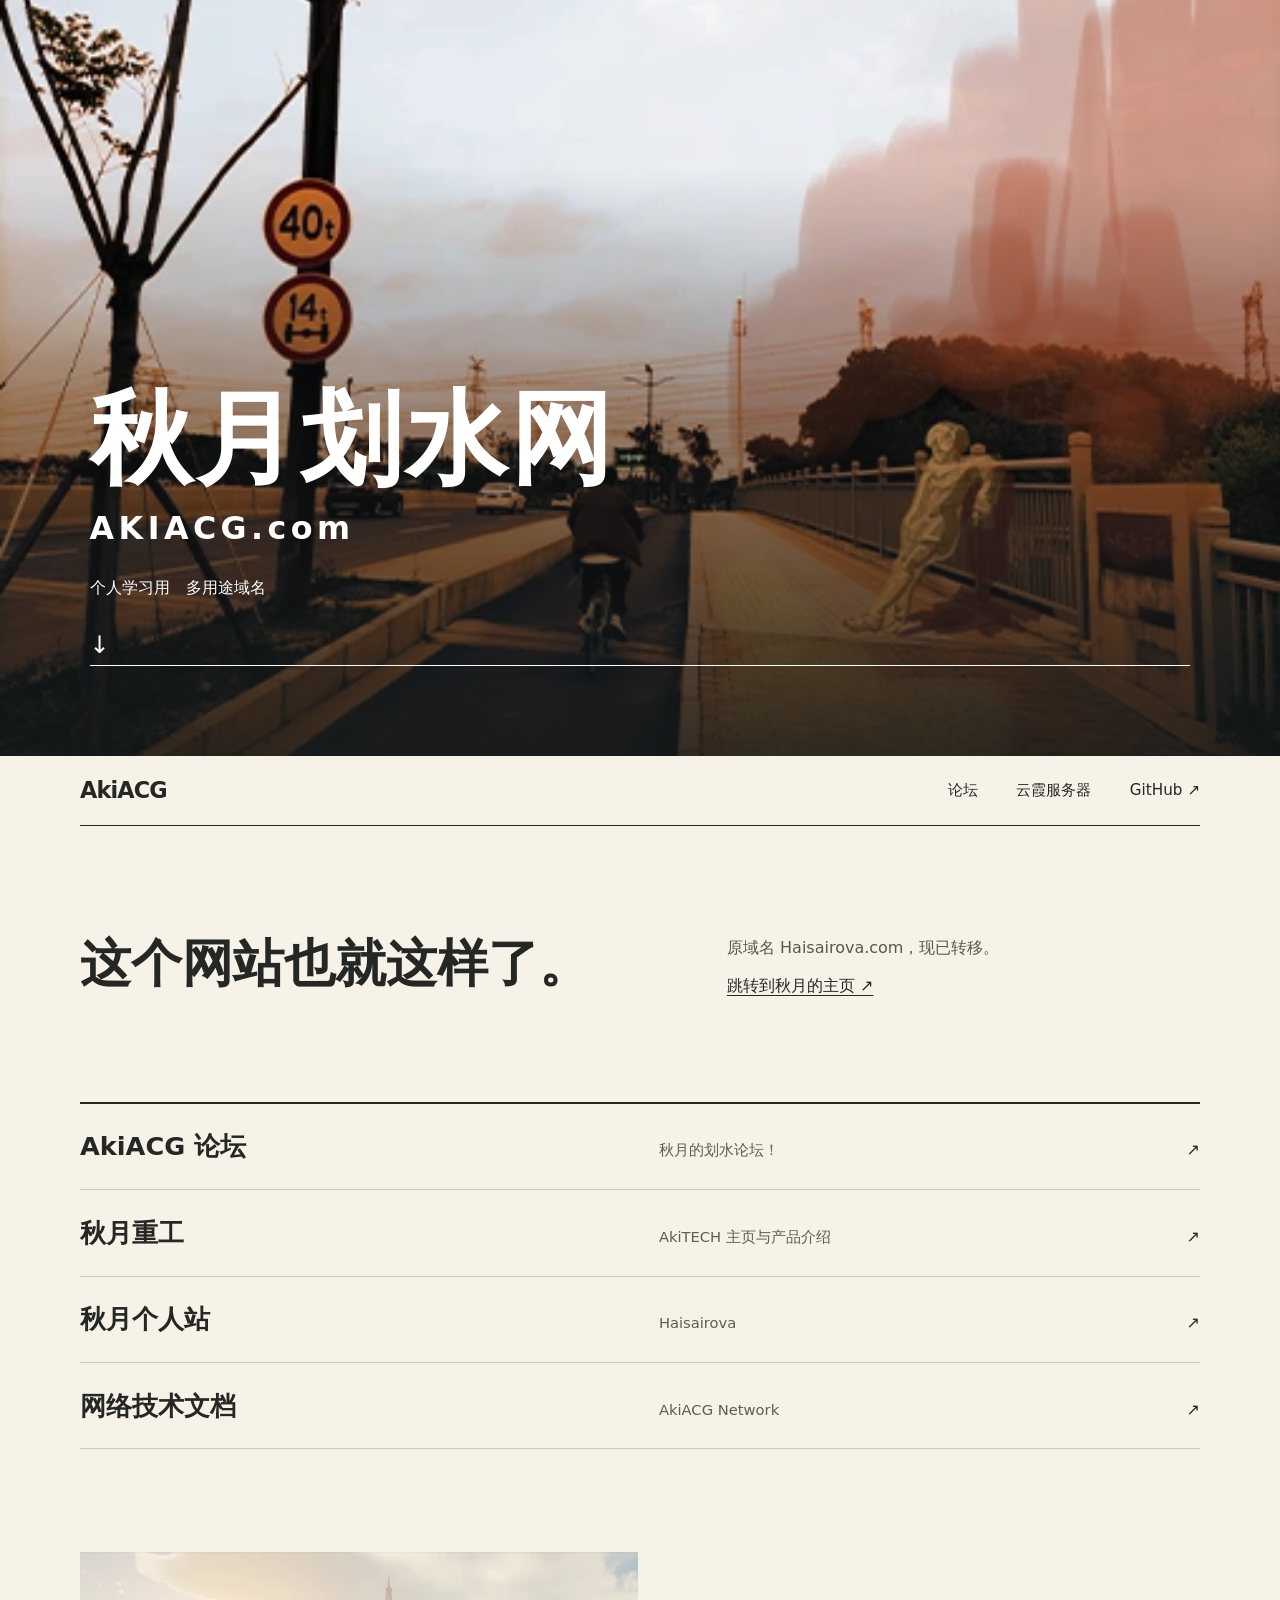
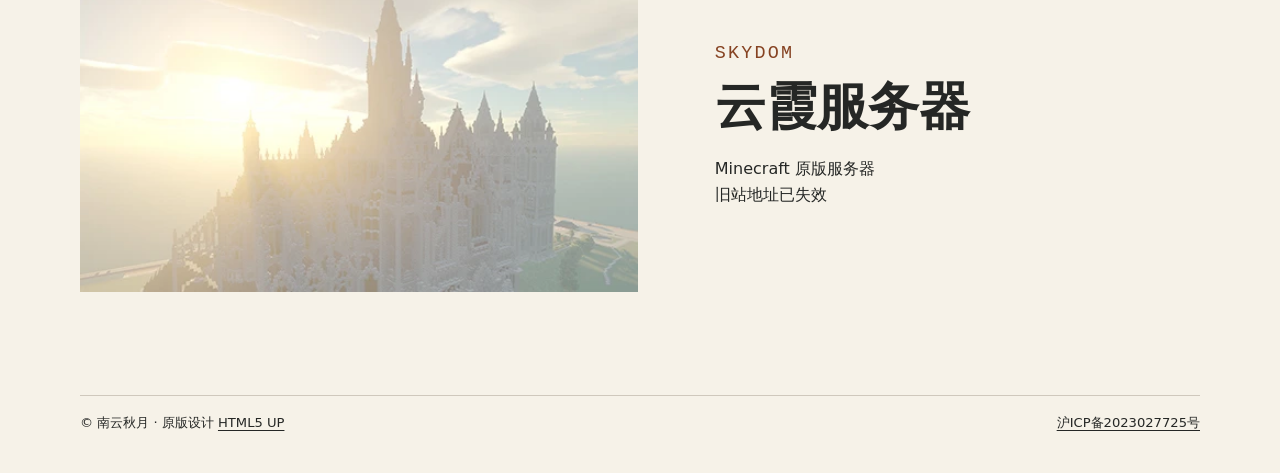
==== commit 019013df: "Refresh the AkiACG homepage with original site artwork and revised copy" ====
--- a/index.html
+++ b/index.html
@@ -1,135 +1,11 @@
-<!DOCTYPE HTML>
-<!--
-	Massively by HTML5 UP
-	html5up.net | @ajlkn
-	Free for personal and commercial use under the CCA 3.0 license (html5up.net/license)
--->
-<html lang="zh-CN">
-	<head>
-		<title>AkiACG主页</title>
-		<meta charset="utf-8" />
-		<meta name="viewport" content="width=device-width, initial-scale=1" />
-		<link rel="stylesheet" href="assets/css/main.css" />
-		<noscript><link rel="stylesheet" href="assets/css/noscript.css" /></noscript>
-	</head>
-	<body class="is-preload">
-
-		<!-- Wrapper -->
-			<div id="wrapper" class="fade-in">
-
-				<!-- Intro -->
-					<div id="intro">
-						<h1>秋月划水网&nbsp;</h1>
-						<h1>AKIACG.com</h1>
-						<p>个人学习用 多用途域名</p>
-						<ul class="actions">
-						  <li><a href="#header" class="button icon solid solo fa-arrow-down scrolly">Continue</a></li>
-						</ul>
-					</div>
-
-				<!-- Header -->
-					<header id="header">
-						<a href="index.html" class="logo">AkiACG</a>
-					</header>
-
-				<!-- Nav -->
-					<nav id="nav" aria-label="主导航">
-						<ul class="links">
-							<li class="active"><a href="index.html" aria-current="page">主页</a></li>
-							<li><a href="https://forum.akiacg.com">AkiACG论坛</a></li>
-							<li><a href="#skydom">Skydom服务器</a></li>
-						</ul>
-						<ul class="icons">
-							<li><a href="https://github.com/Haisairova-Official" class="icon brands fa-github"><span class="label">GitHub</span></a></li>
-						</ul>
-					</nav>
-
-				<!-- Main -->
-					<main id="main">
-
-						<!-- Featured Post -->
-							<article class="post featured">
-								<header class="major">
-									<span class="date">ABOUT&nbsp;</span>
-									<h2>你说的很对，但是</h2>
-									<h2>这个网站还没有完成</h2>
-									<p>原域名Haisairova.com，现已转移，正在重建中</p>
-								</header>
-								<a href="https://Haisairova.AkiACG.com" class="image main" aria-label="跳转到秋月的主页"><img src="images/s&amp;y.bmp" alt="" /></a>
-								<ul class="actions special">
-									<li><a href="https://Haisairova.AkiACG.com" class="button large">跳转到秋月的主页</a></li>
-								</ul>
-							</article>
-
-						<!-- Posts -->
-							<section class="posts">
-								<article>
-									<header>
-										<h2><a href="https://Haisairova.AkiACG.com">秋月个人站<br />
-										Haisairova</a></h2>
-									</header>
-									<span class="image fit"><img src="images/pic02.jpg" alt="" loading="lazy" /></span>
-									<p>秋月的个人网站（测试中）</p>
-									<ul class="actions special">
-										<li><a href="https://Haisairova.AkiACG.com" class="button">点击进入</a></li>
-									</ul>
-								</article>
-								
-								<article>
-									<header>
-										<h2><a href="https://forum.akiacg.com">AkiACG论坛<br />
-										Forum</a></h2>
-									</header>
-									<span class="image fit"><img src="images/pic02.jpg" alt="" loading="lazy" /></span>
-									<p>秋月的划水论坛！</p>
-									<ul class="actions special">
-										<li><a href="https://forum.akiacg.com" class="button">现已开放&nbsp;</a></li>
-									</ul>
-								</article>
-								
-								<article>
-									<header>
-										<h2><a href="https://akitech.akiacg.com">秋月重工<br />
-										AkiTECH</a></h2>
-									</header>
-									<span class="image fit"><img src="images/pic03.jpg" alt="" loading="lazy" /></span>
-									<p>秋月重工主页&amp;产品介绍</p>
-									<ul class="actions special">
-										<li><a href="https://akitech.akiacg.com" class="button">火热测试中！</a></li>
-									</ul>
-								</article>
-								
-								<article id="skydom">
-									<header>
-										<h2>云霞服务器<br />
-										Skydom</h2>
-									</header>
-									<span class="image fit"><img src="images/pic04.jpg" alt="" loading="lazy" /></span>
-									<p>MINECRAFT SKYDOM SERVER 原版服务器</p>
-									<ul class="actions special">
-										<li>旧站地址已失效</li>
-									</ul>
-								</article>
-								
-							</section>
-
-					</main>
-
-				<!-- Copyright -->
-					<footer id="copyright">
-						<ul><li>&copy; 南云秋月</li><li>Design: <a href="https://html5up.net">HTML5 UP</a>，南云秋月。 <a href="https://beian.miit.gov.cn/">沪ICP备 2023027725号</a></li></ul>
-					</footer>
-
-			</div>
-
-		<!-- Scripts -->
-			<script src="assets/js/jquery.min.js"></script>
-			<script src="assets/js/jquery.scrollex.min.js"></script>
-			<script src="assets/js/jquery.scrolly.min.js"></script>
-			<script src="assets/js/browser.min.js"></script>
-			<script src="assets/js/breakpoints.min.js"></script>
-			<script src="assets/js/util.js"></script>
-			<script src="assets/js/main.js"></script>
-
-	</body>
-</html>
+<!doctype html>
+<html lang="zh-CN"><head><meta charset="utf-8"><meta name="viewport" content="width=device-width,initial-scale=1"><title>AkiACG · 秋月划水网</title><link rel="stylesheet" href="assets/css/home.css"></head><body>
+<header class="cover"><h1>秋月划水网<small>AKIACG.com</small></h1><p>个人学习用　多用途域名</p><a class="down" href="#home" aria-label="向下浏览首页">↓</a></header>
+<nav id="home" aria-label="主导航"><strong>AkiACG</strong><a href="https://forum.akiacg.com/">论坛</a><a href="#skydom">云霞服务器</a><a href="https://github.com/Haisairova-Official">GitHub ↗</a></nav>
+<main><section class="about"><h2>这个网站也就这样了。</h2><div><p>原域名 Haisairova.com，现已转移。</p><a href="https://haisairova.akiacg.com/">跳转到秋月的主页 ↗</a></div></section>
+<section class="directory" aria-label="站点入口"><a class="entry" href="https://forum.akiacg.com/"><b>AkiACG 论坛</b><small>秋月的划水论坛！</small><span aria-hidden="true">↗</span></a>
+<a class="entry" href="https://akitech.akiacg.com/"><b>秋月重工</b><small>AkiTECH 主页与产品介绍</small><span aria-hidden="true">↗</span></a>
+<a class="entry" href="https://haisairova.akiacg.com/"><b>秋月个人站</b><small>Haisairova</small><span aria-hidden="true">↗</span></a>
+<a class="entry" href="https://github.com/Akizuki-Technics/AkiACG-Network"><b>网络技术文档</b><small>AkiACG Network</small><span aria-hidden="true">↗</span></a></section>
+<section class="skydom" id="skydom"><img src="assets/art/skydom.webp" width="508" height="310" style="height:auto" alt="晨光中的云霞服务器城堡"><div><h2><small>SKYDOM</small>云霞服务器</h2><p>Minecraft 原版服务器<br>旧站地址已失效</p></div></section></main>
+<footer><span>© 南云秋月 · 原版设计 <a href="https://html5up.net/">HTML5 UP</a></span><a href="https://beian.miit.gov.cn/">沪ICP备2023027725号</a></footer></body></html>
--- a/assets/css/home.css
+++ b/assets/css/home.css
@@ -0,0 +1,27 @@
+
+:root{color-scheme:light;--paper:#f6f2e8;--ink:#252725;--rust:#864322;--line:#cfc8bc}
+*{box-sizing:border-box}
+body{margin:0;color:var(--ink);background:var(--paper);font:1rem/1.65 system-ui,"Microsoft YaHei",sans-serif}
+a{color:inherit;text-underline-offset:.25em}
+a:focus-visible{outline:3px solid #d66c28;outline-offset:4px}
+.cover{min-height:84svh;display:grid;align-content:end;padding:clamp(2rem,7vw,8rem);color:white;background:linear-gradient(0deg,#15191bd9,transparent 78%),url("../art/evening.webp") center 55%/cover #44403b}
+h1,h2,h3,p{margin:0}
+h1{font-family:"Noto Serif CJK SC","Songti SC",serif;font-size:clamp(3.3rem,8vw,8rem);line-height:1.12;letter-spacing:.03em}
+h1 small{display:block;font:700 .31em/1.9 system-ui;letter-spacing:.14em}
+.cover p{margin-top:1.1rem}
+.down{display:inline-block;margin-top:1.5rem;font-size:1.5rem;text-decoration:none;border-bottom:1px solid}
+nav,main,footer{width:min(70rem,90%);margin:auto}
+nav{display:flex;align-items:center;gap:clamp(.8rem,3vw,2.5rem);min-height:4.4rem;border-bottom:1px solid var(--ink);font-size:.95rem;flex-wrap:wrap}
+nav strong{margin-right:auto;letter-spacing:-.04em;font-size:1.4rem}nav a{text-decoration:none}nav a:hover{text-decoration:underline}
+section{margin-block:clamp(3rem,8vw,7rem)}
+.about{display:grid;grid-template-columns:1.3fr 1fr;align-items:end;gap:2rem}
+h2{font:700 clamp(1.85rem,4vw,3.6rem)/1.38 "Noto Serif CJK SC","Songti SC",serif}
+.about p{color:#57564f;margin-bottom:.7rem}
+.directory{border-top:2px solid var(--ink)}
+.entry{display:grid;grid-template-columns:1.1fr 1fr auto;align-items:baseline;gap:1rem;padding:1.35rem 0;color:inherit;border-bottom:1px solid var(--line);text-decoration:none}
+.entry b{font-size:clamp(1.15rem,2vw,1.65rem)}.entry small{color:#625b52;font-size:.92rem}
+.entry:hover b,.about a:hover,nav a:hover{color:var(--rust)}
+.skydom{display:grid;grid-template-columns:1.15fr 1fr;align-items:center;gap:clamp(2rem,6vw,6rem)}
+.skydom img{width:100%;display:block}.skydom h2 small{display:block;color:var(--rust);font:normal .36em/2 monospace;letter-spacing:.12em}
+.skydom p{margin-top:.8rem}footer{padding:1rem 0 2.5rem;border-top:1px solid var(--line);display:flex;justify-content:space-between;gap:1rem;flex-wrap:wrap;font-size:.82rem}
+@media(max-width:44rem){.cover{min-height:75svh;background-position:59% center;padding:2rem 5%}.about,.skydom{grid-template-columns:1fr;gap:1.25rem}.entry{grid-template-columns:1fr auto;gap:.15rem}.entry small{grid-area:2/1}.entry span{grid-area:1/2/3/3;align-self:center}nav{font-size:.82rem;gap:.8rem}nav strong{font-size:1.1rem}}
